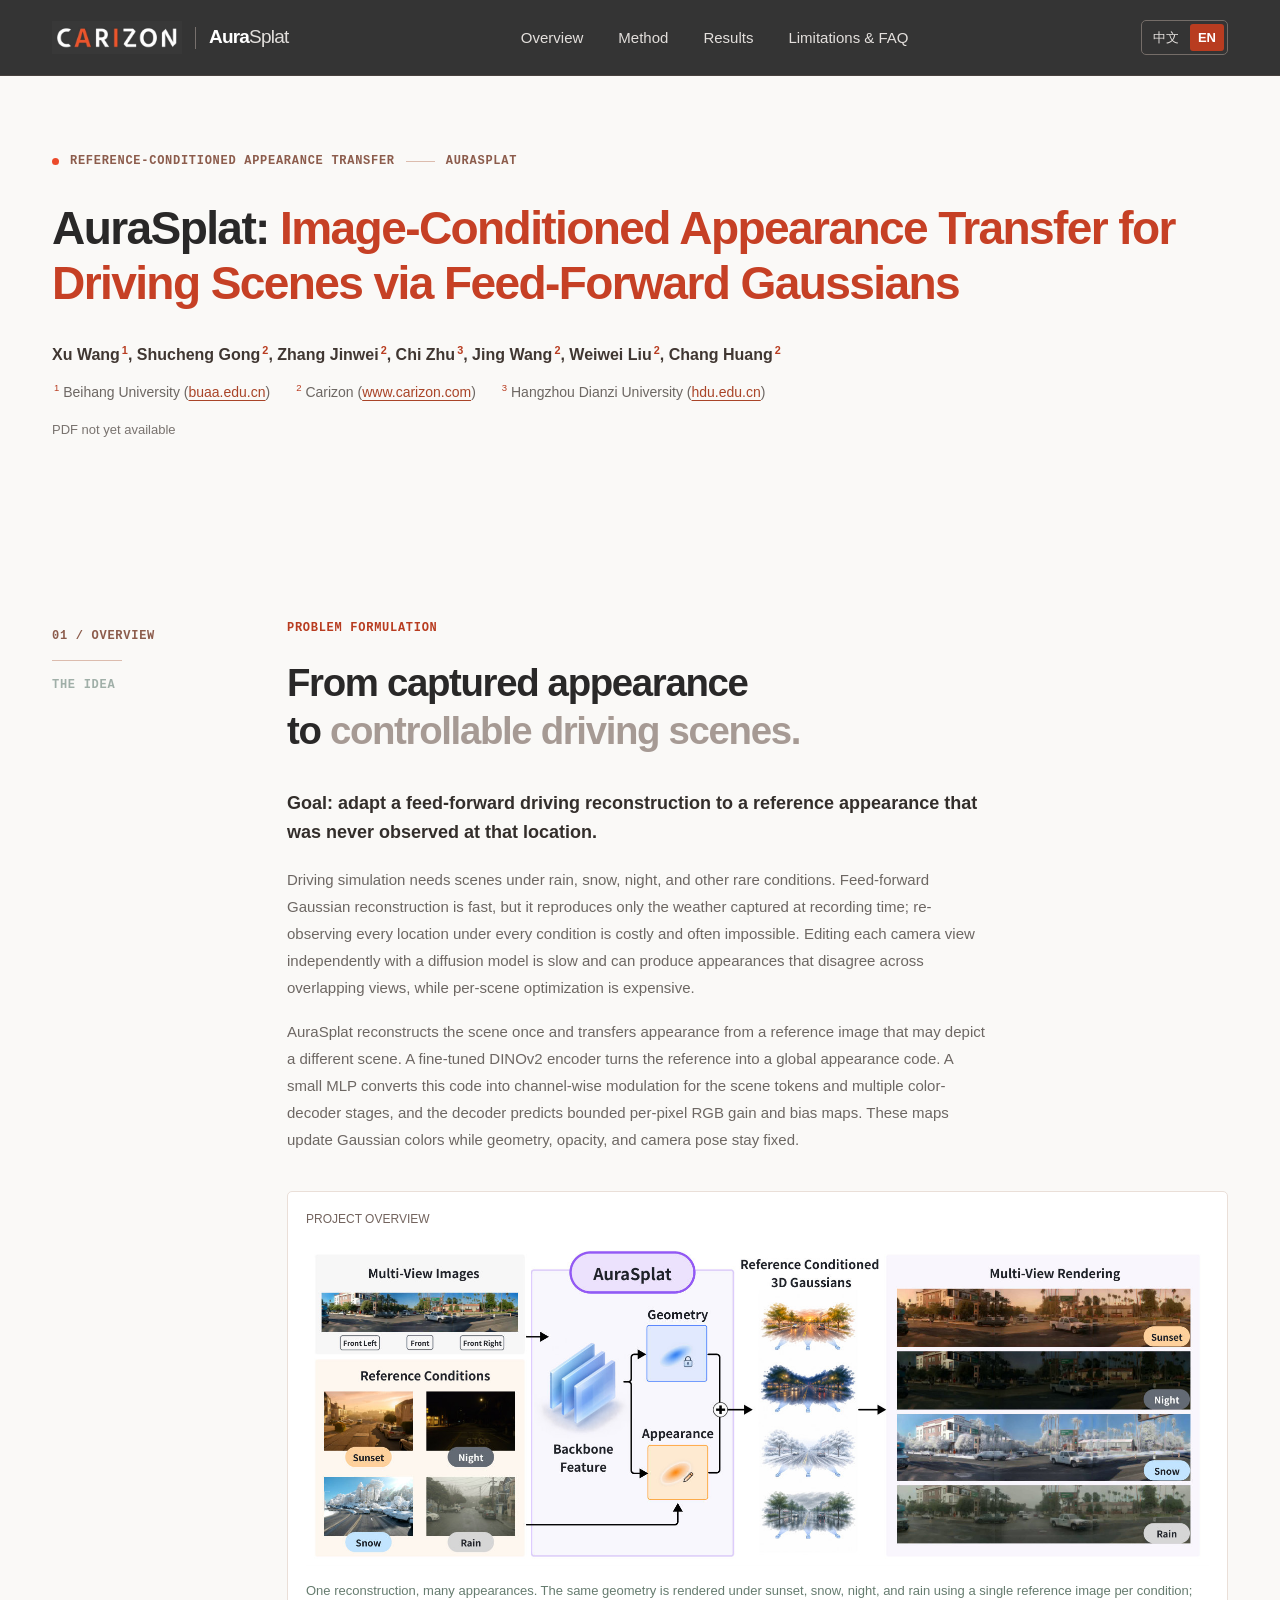
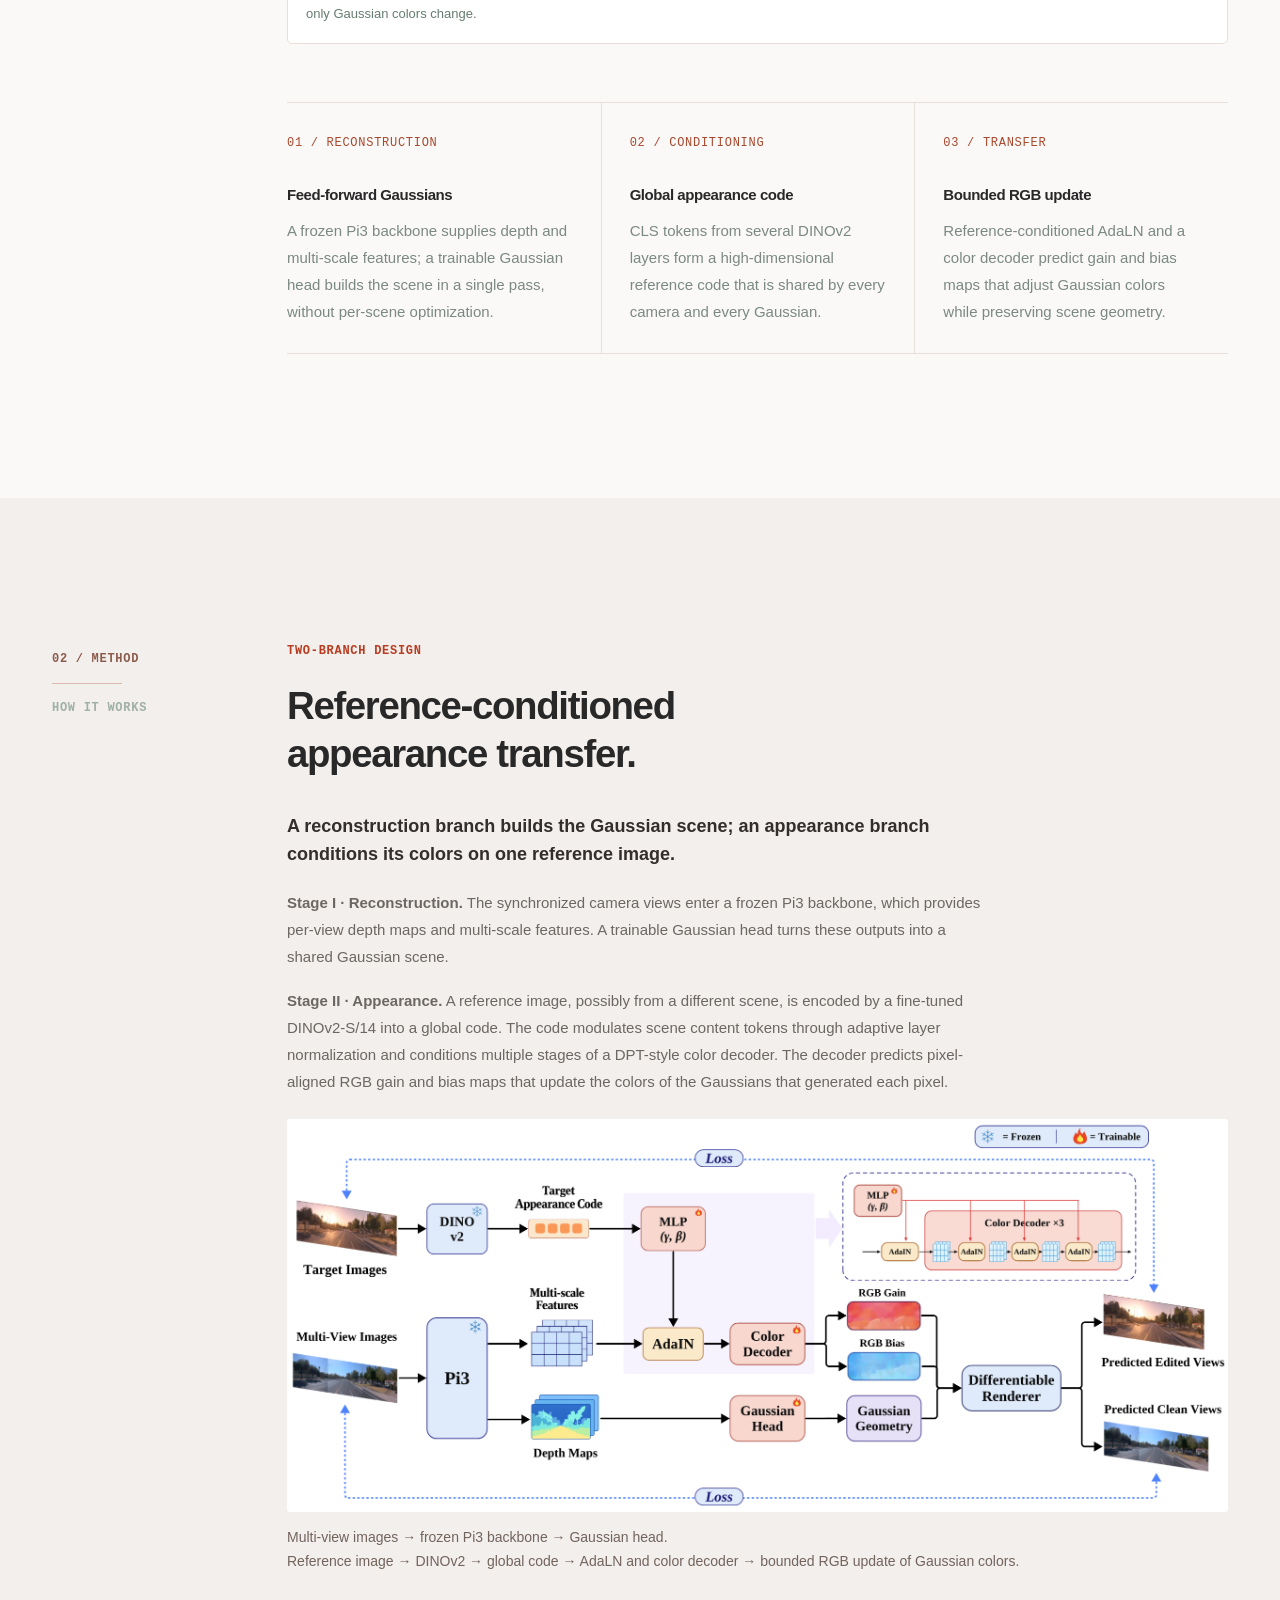
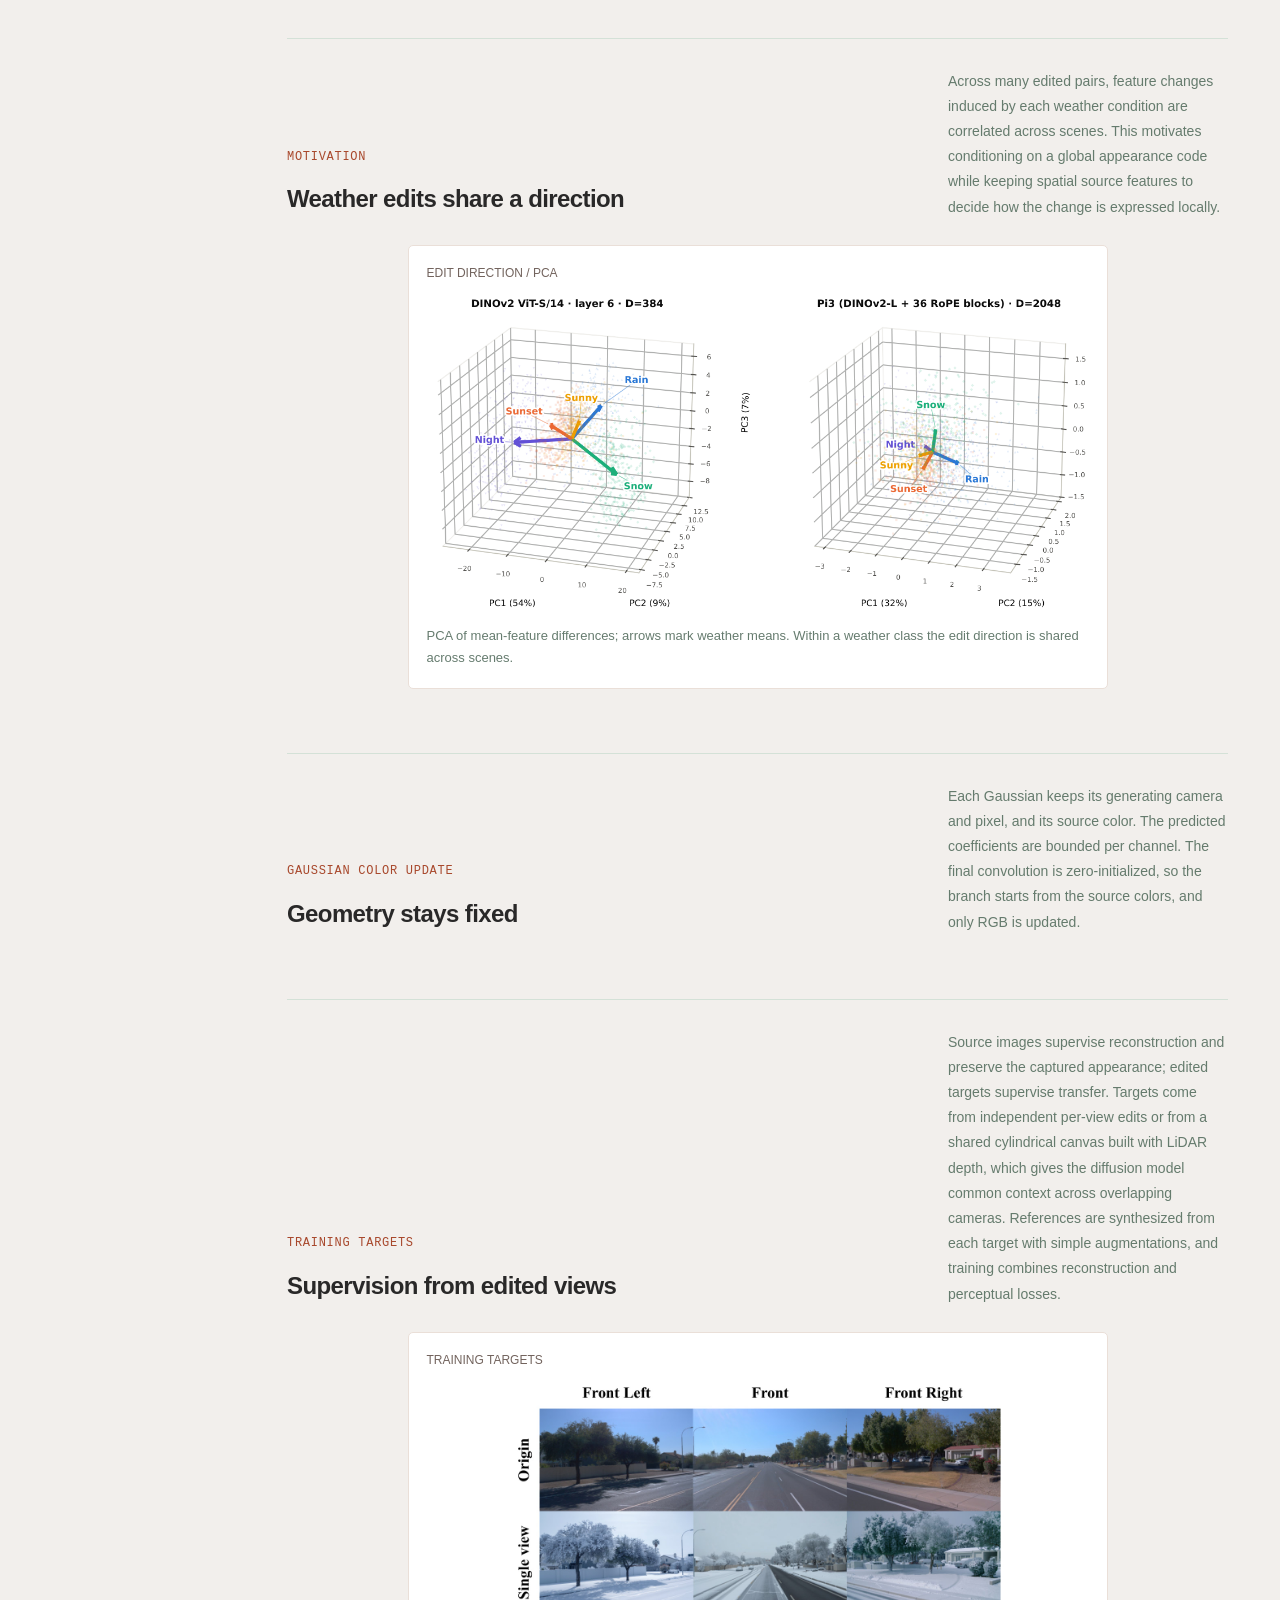
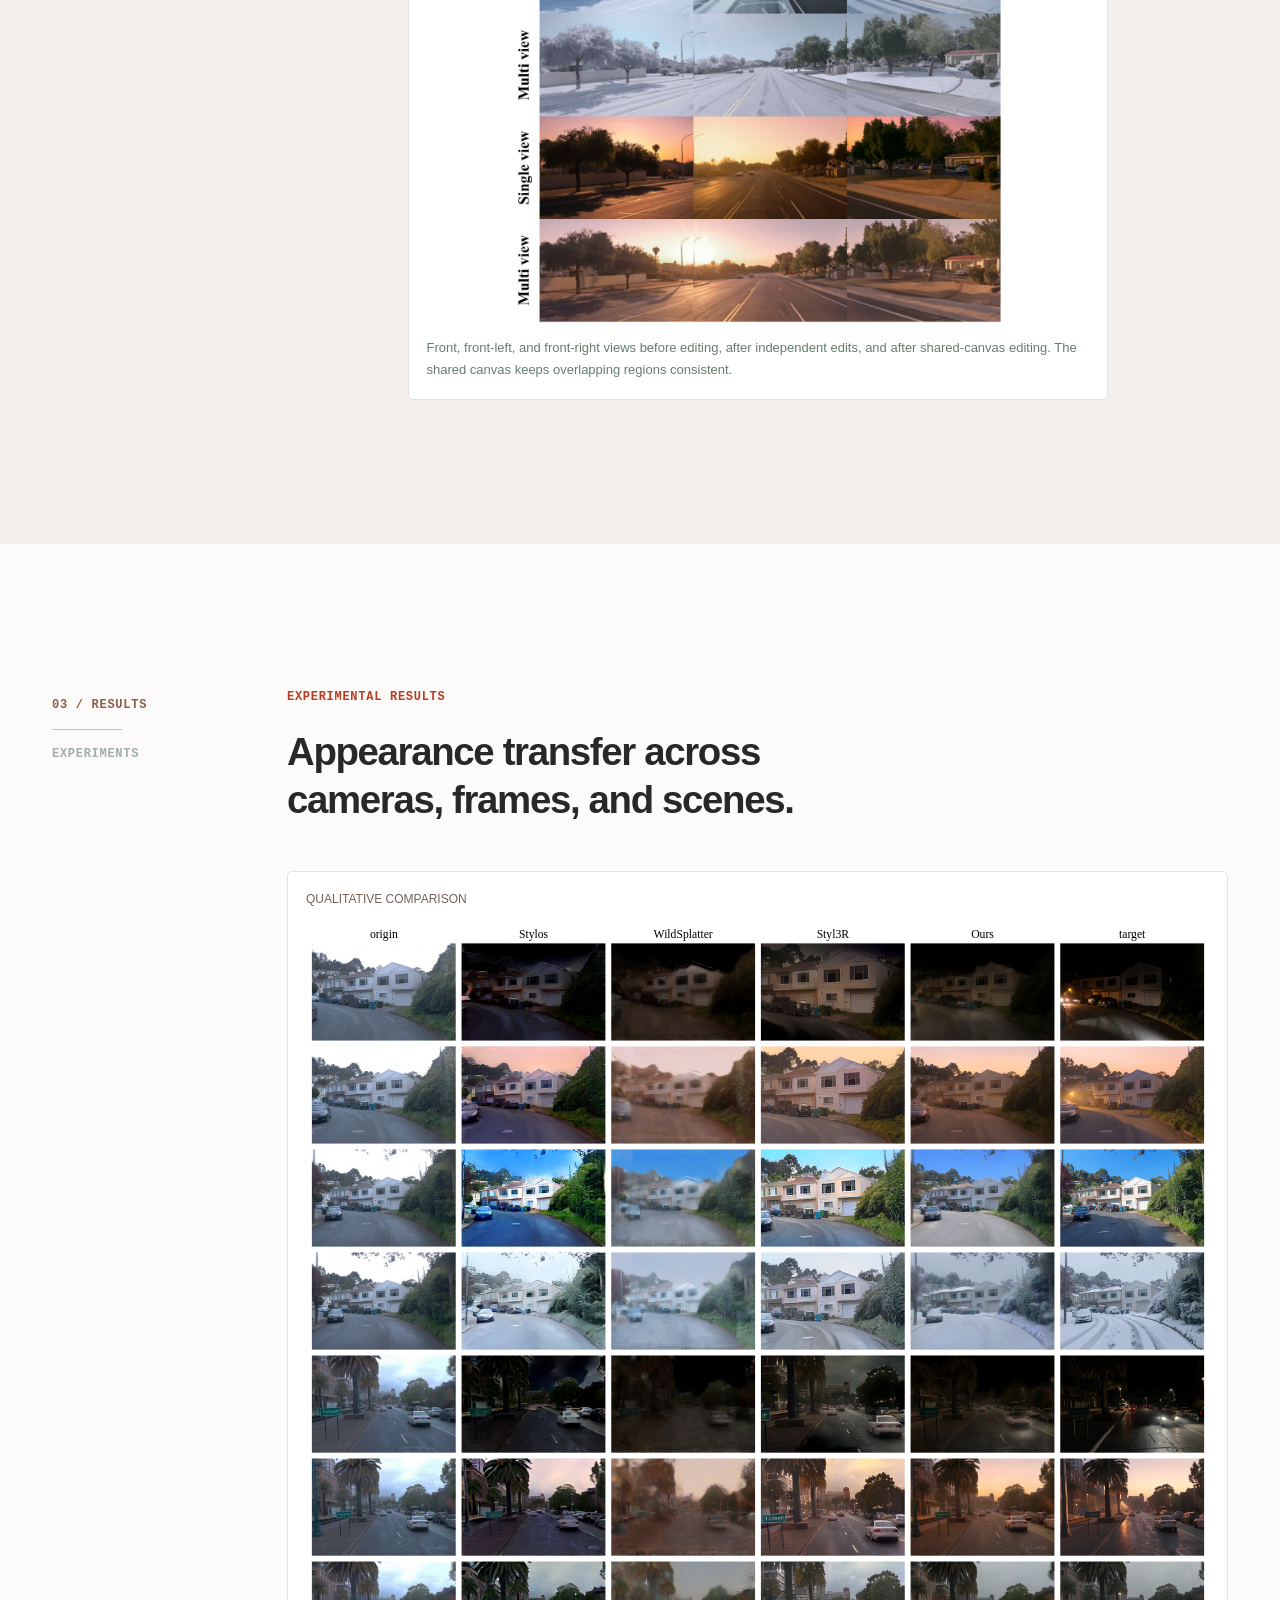
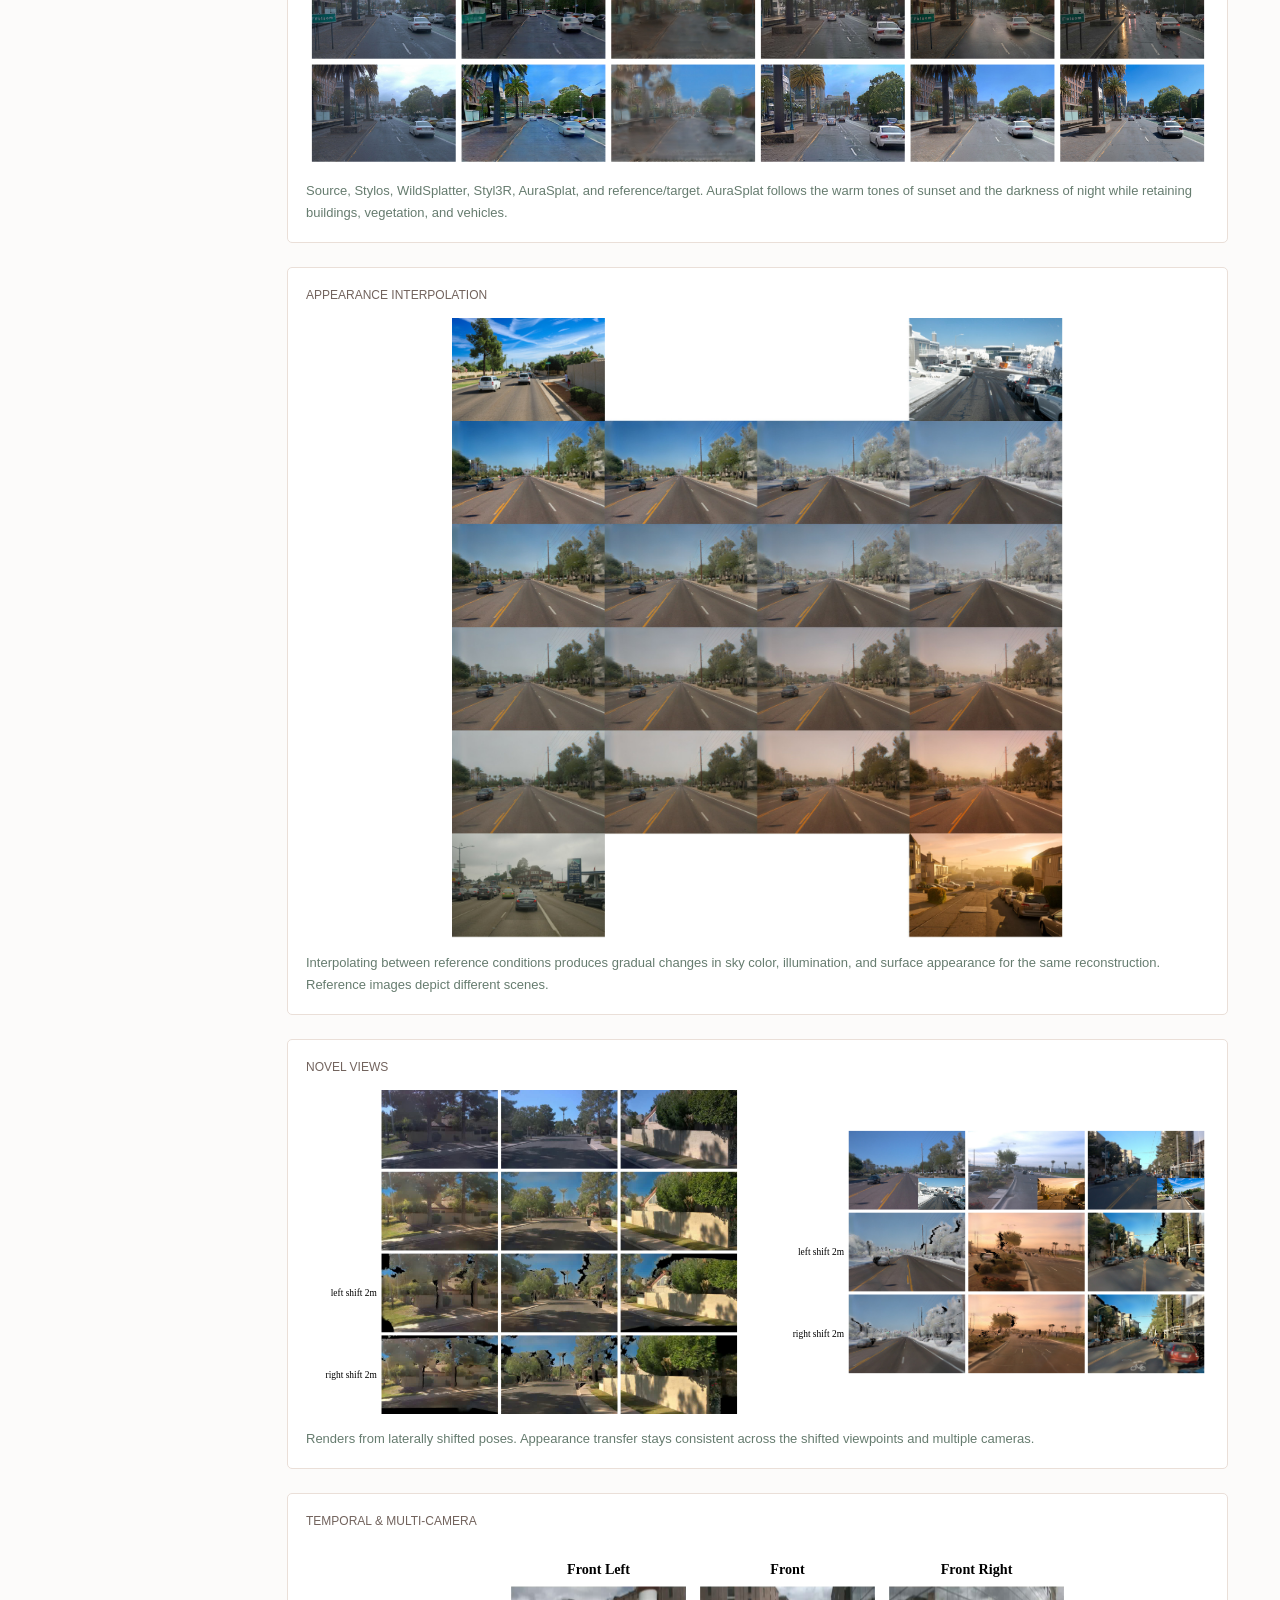
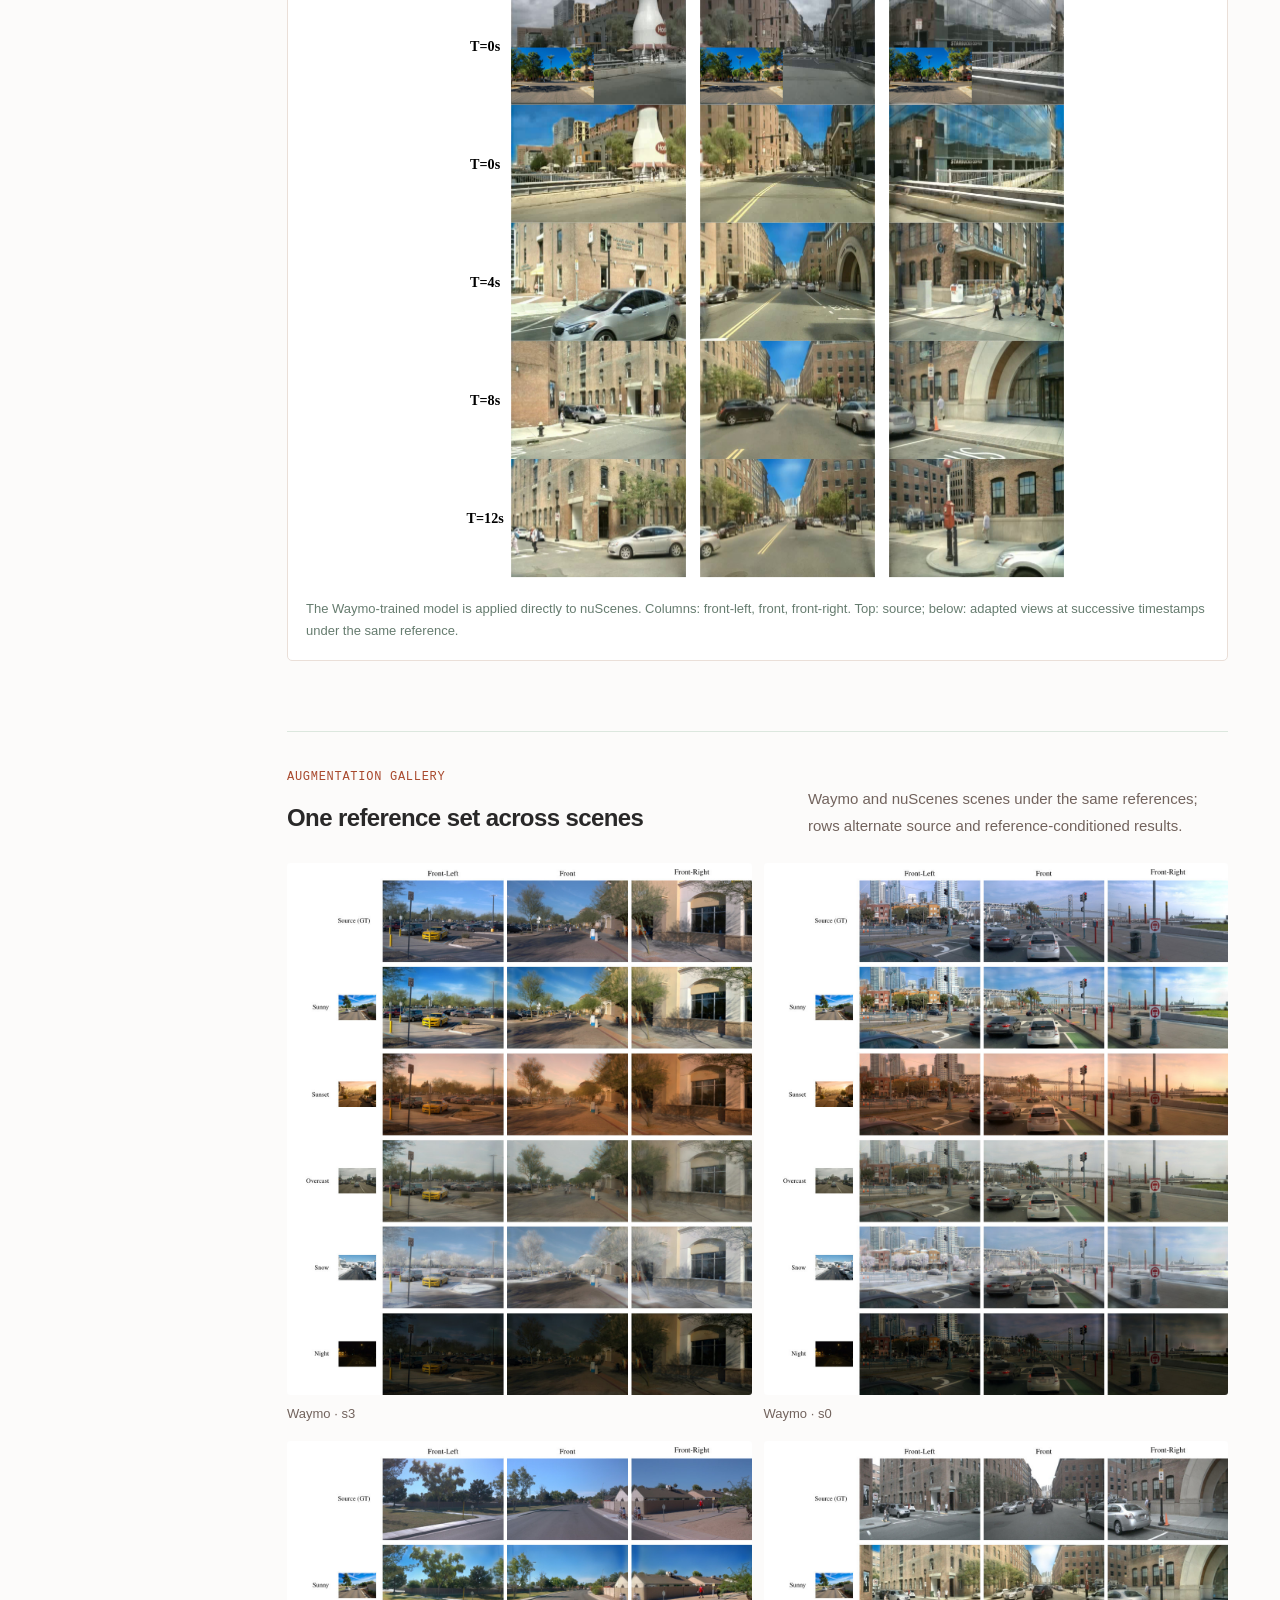
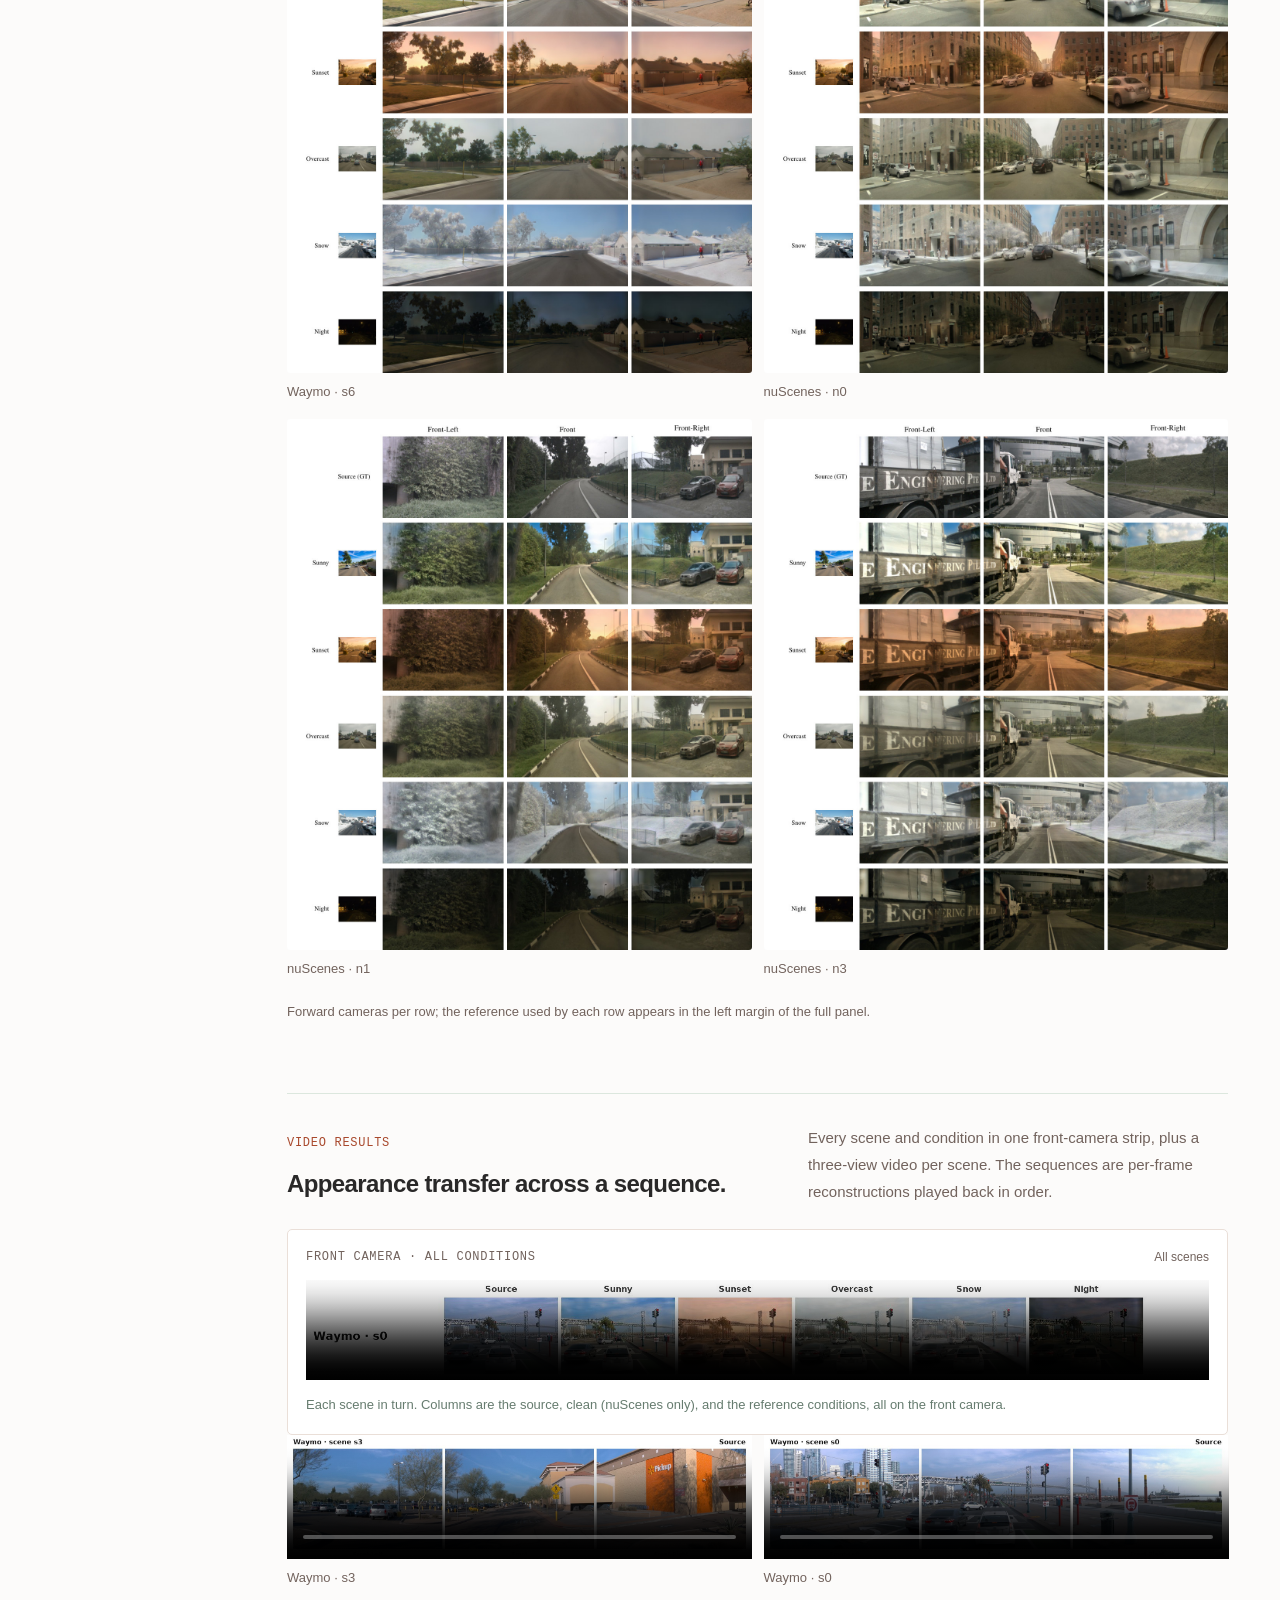
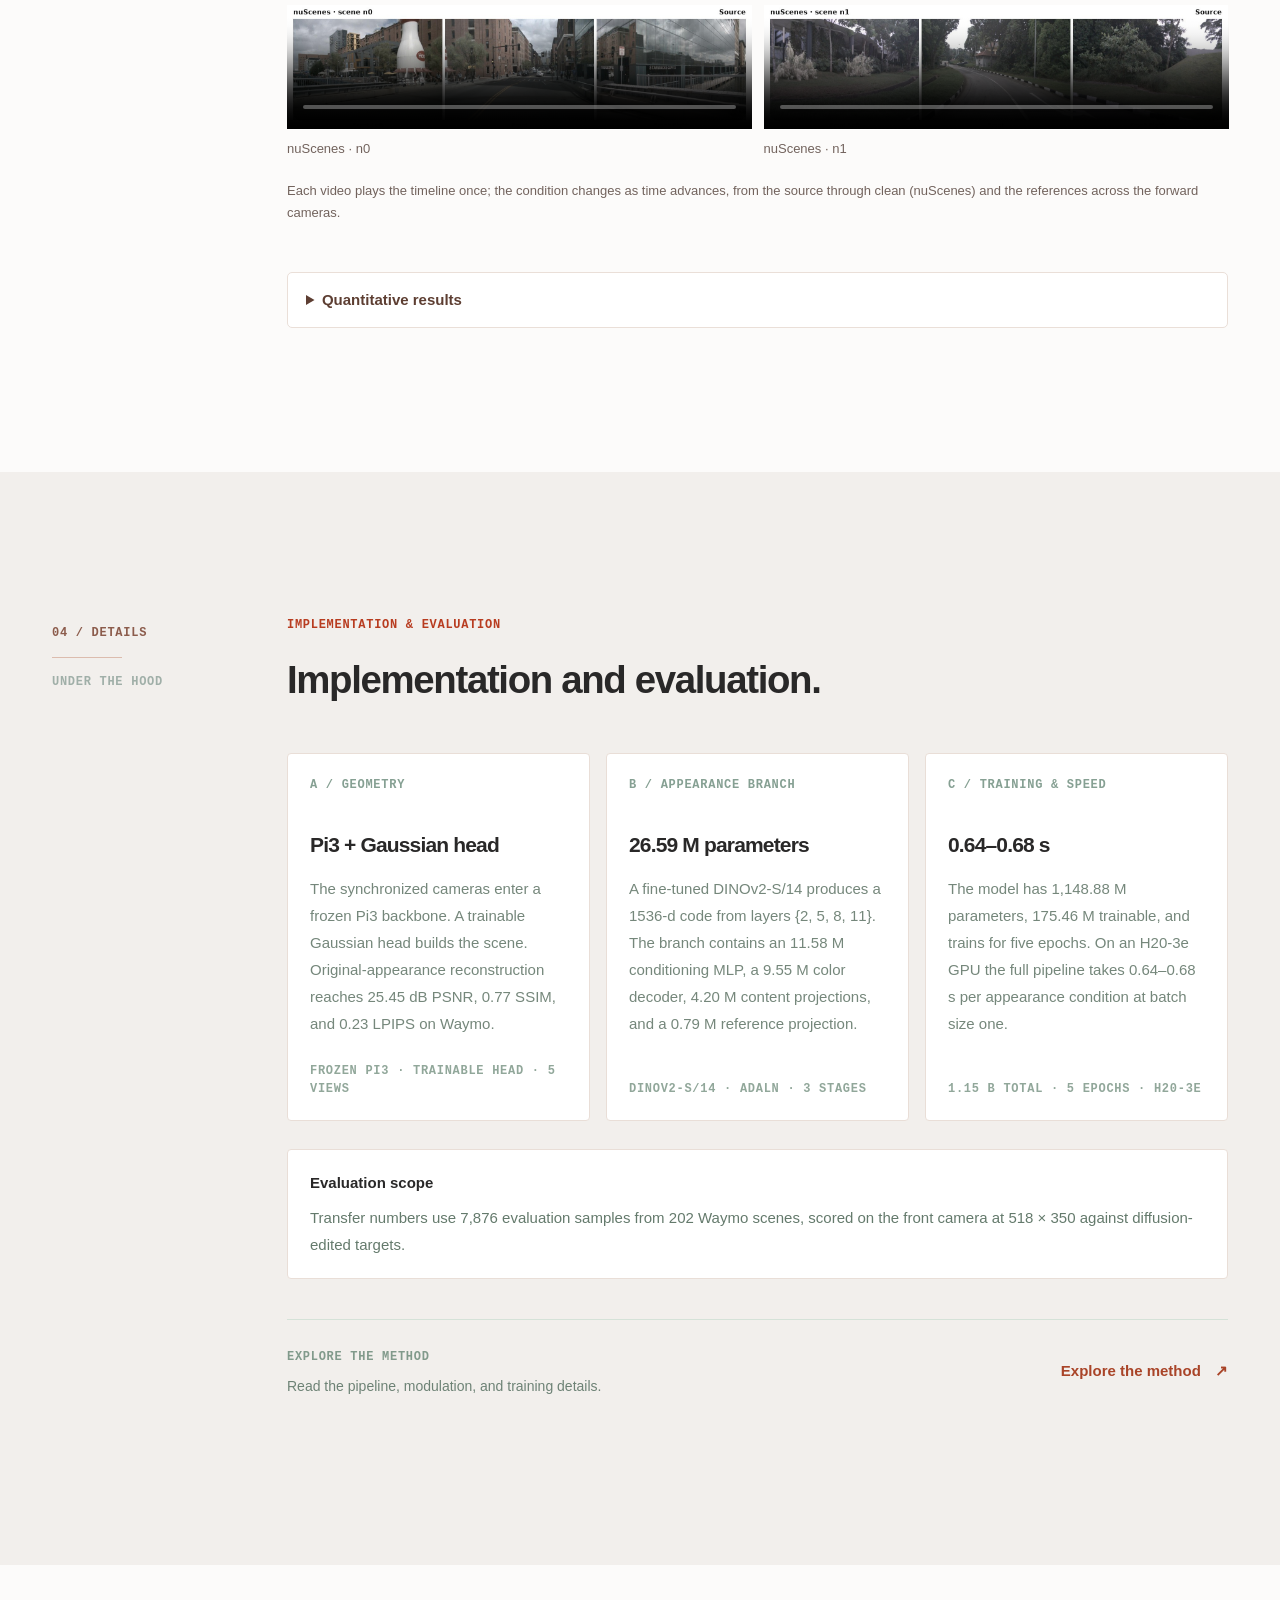
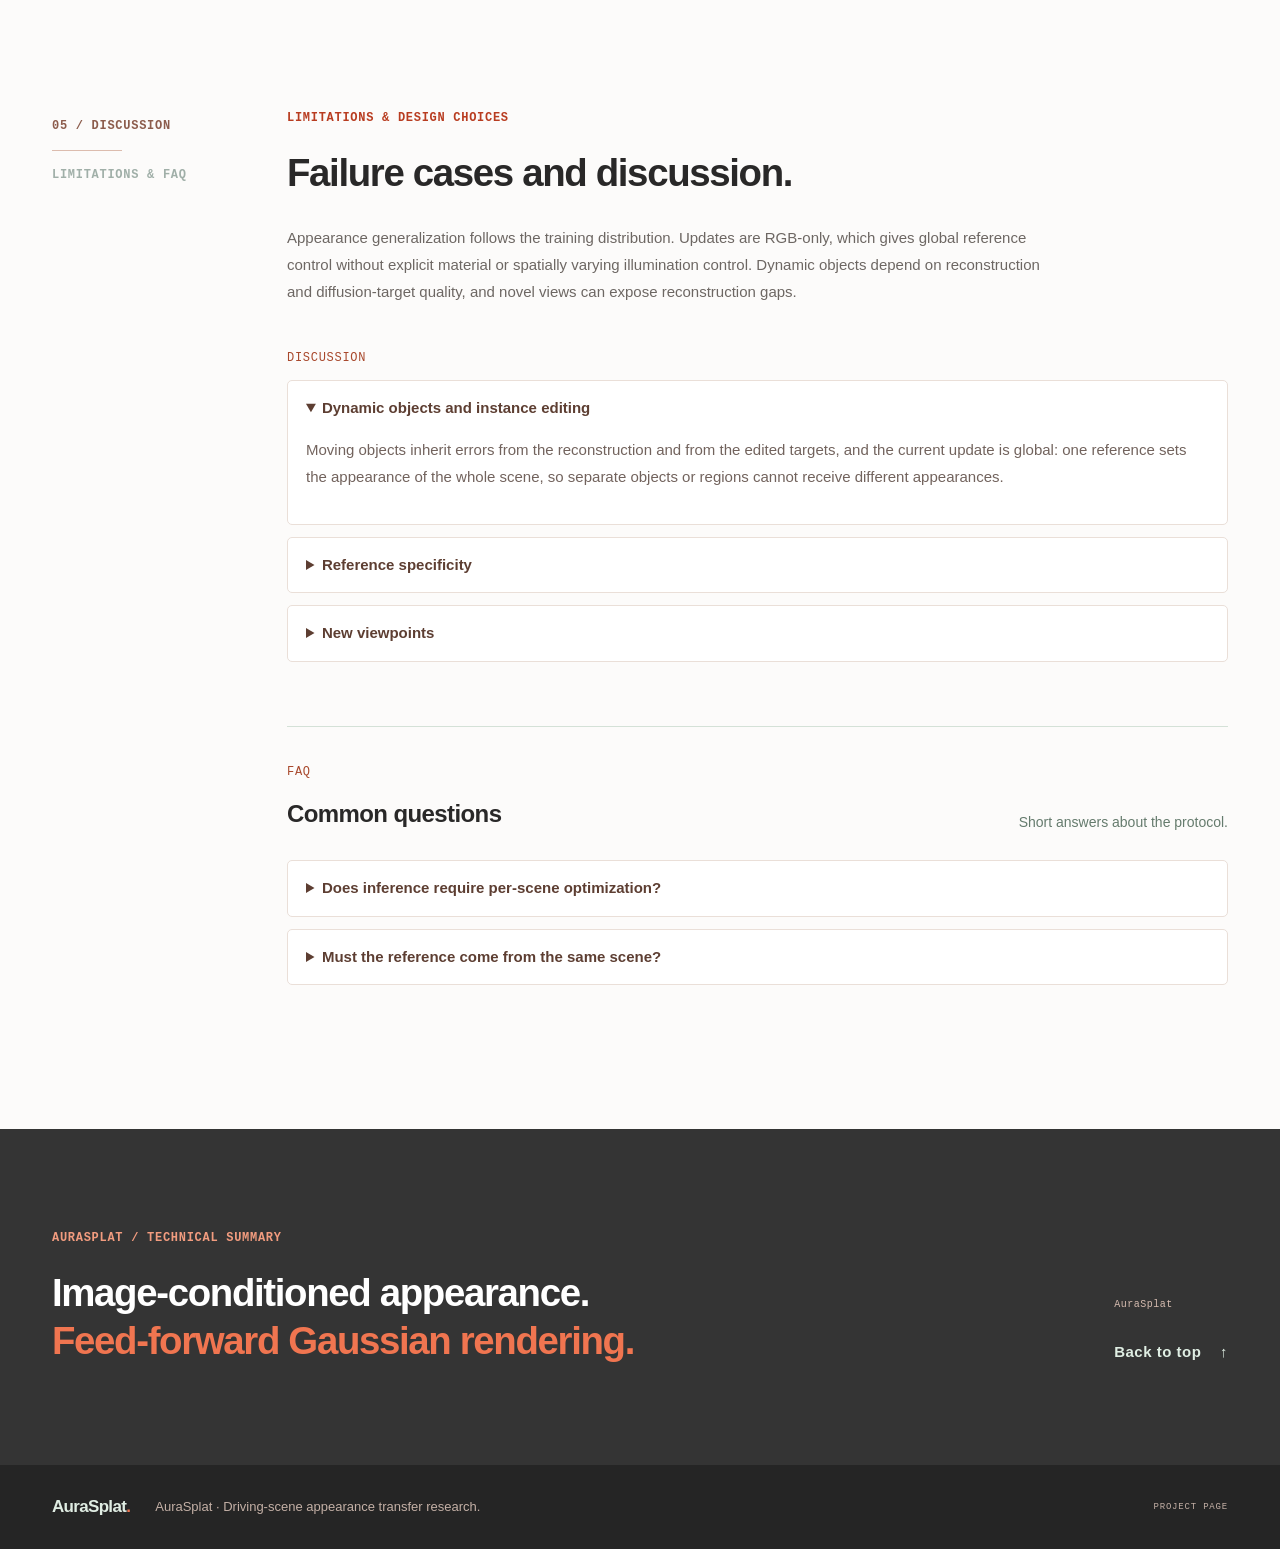
==== index.html @ 00d13f09 "Publish AuraSplat project page Co-Authored-By: Claude Code <noreply@anthropic.com>" ====
<!doctype html>
<html lang="en">
<head>
  <meta charset="utf-8">
  <meta name="viewport" content="width=device-width, initial-scale=1">
  <meta name="description" content="AuraSplat technical overview: image-conditioned appearance transfer for feed-forward Gaussian driving scenes.">
  <meta name="theme-color" content="#343434">
  <meta property="og:title" content="AuraSplat: Image-Conditioned Appearance Transfer for Driving Scenes">
  <meta property="og:description" content="One reference image conditions a feed-forward Gaussian reconstruction across cameras and time.">
  <meta property="og:image" content="https://carizon-gaia.github.io/aurasplat/assets/figures/hero.jpg">
  <title>AuraSplat: Image-Conditioned Appearance Transfer for Driving Scenes</title>
  <link rel="stylesheet" href="./styles.css?v=20261123-aurasplat">
  <script src="./media.js?v=20261123-aurasplat" defer></script>
  <script src="./site.js?v=20261123-aurasplat" defer></script>
</head>
<body>
  <a class="skip-link" href="#main">Skip to content</a>

  <header class="site-header">
    <div class="header-inner wrap">
      <a class="brand" href="#top" aria-label="Carizon · AuraSplat, back to top">
        <img class="brand-logo" src="./logo.jpg.png" width="1448" height="360" alt="Carizon">
        <span class="brand-divider" aria-hidden="true"></span>
        <span>Aura<span class="brand-light">Splat</span></span>
      </a>
      <nav class="desktop-nav" aria-label="Page navigation">
        <a href="#overview">Overview</a><a href="#method">Method</a><a href="#results">Results</a><a href="#limitations">Limitations &amp; FAQ</a>
      </nav>
      <nav class="language-switch" aria-label="Language">
        <a href="./index-zh.html" lang="zh-CN" hreflang="zh-CN">中文</a><a href="./index.html" lang="en" hreflang="en" aria-current="page">EN</a>
      </nav>
    </div>
  </header>

  <main id="main">
    <section class="hero wrap" id="top" aria-labelledby="hero-title">
      <div class="hero-kicker"><span class="status-dot"></span> REFERENCE-CONDITIONED APPEARANCE TRANSFER <span class="kicker-line"></span> AURASPLAT</div>
      <h1 id="hero-title" class="technical-hero-title project-title" lang="en">AuraSplat: <span>Image-Conditioned Appearance Transfer for Driving Scenes via Feed-Forward Gaussians</span></h1>
      <div class="project-credits" aria-label="Authors and affiliations">
        <p class="project-authors" lang="en">Xu Wang<sup>1</sup>, Shucheng Gong<sup>2</sup>, Zhang Jinwei<sup>2</sup>, Chi Zhu<sup>3</sup>, Jing Wang<sup>2</sup>, Weiwei Liu<sup>2</sup>, Chang Huang<sup>2</sup></p>
        <p class="project-affiliations" lang="en"><span><sup>1</sup> Beihang University (<a href="https://www.buaa.edu.cn/">buaa.edu.cn</a>)</span><span><sup>2</sup> Carizon (<a href="https://www.carizon.com/#/">www.carizon.com</a>)</span><span><sup>3</sup> Hangzhou Dianzi University (<a href="https://www.hdu.edu.cn/">hdu.edu.cn</a>)</span></p>
        <p class="paper-availability">PDF not yet available</p>
      </div>
      <!-- <div class="hero-bottom">
        <div class="hero-description">
          <p class="hero-en">AuraSplat<br>Technical Overview</p>
          <p>Given multi-view driving images and a reference image from an arbitrary scene, AuraSplat reconstructs the scene as 3D Gaussians and transfers the reference appearance to every camera and time step in one feed-forward pass.</p>
        </div>
        <div class="hero-actions"><a class="button button-dark" href="#method">Method <span aria-hidden="true">↗</span></a><a class="button button-outline" href="#results">Results <span aria-hidden="true">↓</span></a></div>
      </div> -->
      <!-- <div class="hero-media" data-media-slot="hero" data-media-label="AuraSplat overview" data-media-aspect="wide">
        <div class="hero-media-inner">
          <div class="hero-grid" aria-hidden="true"></div>
          <div class="hero-rings" aria-hidden="true"><span></span><span></span><span></span><span></span></div>
          <div class="hero-cross hero-cross-one" aria-hidden="true">+</div><div class="hero-cross hero-cross-two" aria-hidden="true">+</div>
          <div class="hero-media-top"><span>PROJECT OVERVIEW / 01</span><span>REFERENCE → DRIVING SCENE</span></div>
          <div class="hero-media-center"><span class="play-outline" aria-hidden="true">◎</span><strong>AuraSplat overview</strong><span>FIGURE PLACEHOLDER</span></div>
          <div class="hero-media-bottom"><span>Multi-view input <b>→</b> Gaussian scene <b>→</b> Reference-conditioned appearance</span><span>MANUSCRIPT FIGURE</span></div>
        </div>
      </div> -->
      <!-- <p class="media-caption"><span><span class="caption-dot"></span> Reference-conditioned appearance transfer</span><span>One reference image · all cameras</span></p> -->
    </section>

    <section class="section intro-section" id="overview" aria-labelledby="overview-title">
      <div class="wrap section-layout">
        <div class="section-aside"><span class="section-number">01 / OVERVIEW</span><span class="aside-line"></span><span class="aside-note">THE IDEA</span></div>
        <div class="section-main">
          <p class="eyebrow">PROBLEM FORMULATION</p>
          <h2 id="overview-title">From captured appearance<br>to <span class="text-muted">controllable driving scenes.</span></h2>
          <div class="intro-copy">
            <p class="lead">Goal: adapt a feed-forward driving reconstruction to a reference appearance that was never observed at that location.</p>
            <p>Driving simulation needs scenes under rain, snow, night, and other rare conditions. Feed-forward Gaussian reconstruction is fast, but it reproduces only the weather captured at recording time; re-observing every location under every condition is costly and often impossible. Editing each camera view independently with a diffusion model is slow and can produce appearances that disagree across overlapping views, while per-scene optimization is expensive.</p>
            <p>AuraSplat reconstructs the scene once and transfers appearance from a reference image that may depict a different scene. A fine-tuned DINOv2 encoder turns the reference into a global appearance code. A small MLP converts this code into channel-wise modulation for the scene tokens and multiple color-decoder stages, and the decoder predicts bounded per-pixel RGB gain and bias maps. These maps update Gaussian colors while geometry, opacity, and camera pose stay fixed.</p>
          </div>
          <figure class="source-figure overview-figure">
            <div class="source-figure-heading"><span>PROJECT OVERVIEW</span></div>
            <a href="./assets/figures/overview_teaser.jpg" aria-label="View the original AuraSplat teaser"><img src="./assets/figures/overview_teaser.jpg" width="1800" height="646" loading="lazy" alt="AuraSplat teaser: multi-view images are reconstructed as geometry and appearance; reference images specify sunset, snow, night, and rain appearances for multi-view rendering."></a>
            <figcaption>One reconstruction, many appearances. The same geometry is rendered under sunset, snow, night, and rain using a single reference image per condition; only Gaussian colors change.</figcaption>
          </figure>
          <div class="principles" aria-label="Core techniques">
            <article><span class="principle-index">01 / RECONSTRUCTION</span><h3>Feed-forward Gaussians</h3><p>A frozen Pi3 backbone supplies depth and multi-scale features; a trainable Gaussian head builds the scene in a single pass, without per-scene optimization.</p></article>
            <article><span class="principle-index">02 / CONDITIONING</span><h3>Global appearance code</h3><p>CLS tokens from several DINOv2 layers form a high-dimensional reference code that is shared by every camera and every Gaussian.</p></article>
            <article><span class="principle-index">03 / TRANSFER</span><h3>Bounded RGB update</h3><p>Reference-conditioned AdaLN and a color decoder predict gain and bias maps that adjust Gaussian colors while preserving scene geometry.</p></article>
          </div>
        </div>
      </div>
    </section>

    <section class="section method-section" id="method" aria-labelledby="method-title">
      <div class="wrap section-layout">
        <div class="section-aside"><span class="section-number">02 / METHOD</span><span class="aside-line"></span><span class="aside-note">HOW IT WORKS</span></div>
        <div class="section-main">
          <p class="eyebrow">TWO-BRANCH DESIGN</p>
          <h2 id="method-title">Reference-conditioned<br>appearance transfer.</h2>
          <div class="intro-copy">
            <p class="lead">A reconstruction branch builds the Gaussian scene; an appearance branch conditions its colors on one reference image.</p>
            <p><strong>Stage I · Reconstruction.</strong> The synchronized camera views enter a frozen Pi3 backbone, which provides per-view depth maps and multi-scale features. A trainable Gaussian head turns these outputs into a shared Gaussian scene.</p>
            <p><strong>Stage II · Appearance.</strong> A reference image, possibly from a different scene, is encoded by a fine-tuned DINOv2-S/14 into a global code. The code modulates scene content tokens through adaptive layer normalization and conditions multiple stages of a DPT-style color decoder. The decoder predicts pixel-aligned RGB gain and bias maps that update the colors of the Gaussians that generated each pixel.</p>
          </div>
          <figure class="pipeline-figure">
            <a href="./assets/figures/pipeline.png" aria-label="View the original AuraSplat pipeline"><img src="./assets/figures/pipeline.png" width="2000" height="835" loading="lazy" alt="AuraSplat pipeline: multi-view images pass through a frozen Pi3 backbone and a Gaussian head; a reference image is encoded by DINOv2 into a global appearance code that modulates content tokens and multiple color-decoder stages, predicting RGB gain and bias for Gaussian colors."></a>
            <figcaption>Multi-view images → frozen Pi3 backbone → Gaussian head.<br>Reference image → DINOv2 → global code → AdaLN and color decoder → bounded RGB update of Gaussian colors.</figcaption>
          </figure>

          <div class="technical-section">
            <div class="technical-section-header"><div><span class="tech-kicker">MOTIVATION</span><h3>Weather edits share a direction</h3></div><p>Across many edited pairs, feature changes induced by each weather condition are correlated across scenes. This motivates conditioning on a global appearance code while keeping spatial source features to decide how the change is expressed locally.</p></div>
            <figure class="source-figure compact-figure">
              <div class="source-figure-heading"><span>EDIT DIRECTION / PCA</span></div>
              <a href="./assets/figures/pca.png" aria-label="View the original PCA plot of feature changes"><img src="./assets/figures/pca.png" width="1200" height="572" loading="lazy" alt="PCA of mean feature differences, with arrows showing weather means."></a>
              <figcaption>PCA of mean-feature differences; arrows mark weather means. Within a weather class the edit direction is shared across scenes.</figcaption>
            </figure>
          </div>

          

          <div class="technical-section">
            <div class="technical-section-header"><div><span class="tech-kicker">GAUSSIAN COLOR UPDATE</span><h3>Geometry stays fixed</h3></div><p>Each Gaussian keeps its generating camera and pixel, and its source color. The predicted coefficients are bounded per channel. The final convolution is zero-initialized, so the branch starts from the source colors, and only RGB is updated.</p></div>
          </div>

          <div class="technical-section">
            <div class="technical-section-header"><div><span class="tech-kicker">TRAINING TARGETS</span><h3>Supervision from edited views</h3></div><p>Source images supervise reconstruction and preserve the captured appearance; edited targets supervise transfer. Targets come from independent per-view edits or from a shared cylindrical canvas built with LiDAR depth, which gives the diffusion model common context across overlapping cameras. References are synthesized from each target with simple augmentations, and training combines reconstruction and perceptual losses.</p></div>
            <figure class="source-figure compact-figure">
              <div class="source-figure-heading"><span>TRAINING TARGETS</span></div>
              <a href="./assets/figures/aug_compare.jpg" aria-label="View the original training-target comparison"><img src="./assets/figures/aug_compare.jpg" width="1200" height="1328" loading="lazy" alt="Front, front-left and front-right views before editing, after independent per-view editing, and after shared-canvas editing."></a>
              <figcaption>Front, front-left, and front-right views before editing, after independent edits, and after shared-canvas editing. The shared canvas keeps overlapping regions consistent.</figcaption>
            </figure>
          </div>
        </div>
      </div>
    </section>

    <section class="section results-section" id="results" aria-labelledby="results-title">
      <div class="wrap section-layout">
        <div class="section-aside"><span class="section-number">03 / RESULTS</span><span class="aside-line"></span><span class="aside-note">EXPERIMENTS</span></div>
        <div class="section-main">
          <div class="section-heading-row results-heading"><div><p class="eyebrow">EXPERIMENTAL RESULTS</p><h2 id="results-title">Appearance transfer across<br>cameras, frames, and scenes.</h2></div></div>

          

          

          

          
<figure class="source-figure result-figure">
            <div class="source-figure-heading"><span>QUALITATIVE COMPARISON</span></div>
                        <svg class="drawio-svg" role="img" aria-label="qualitative" viewBox="0 0 926.00 868.00" style="max-width:900px">
  <text x="78.00" y="13.00" text-anchor="middle" dominant-baseline="central" font-family="Times New Roman, DejaVu Serif, serif" font-size="12">origin</text>
  <text x="232.00" y="13.00" text-anchor="middle" dominant-baseline="central" font-family="Times New Roman, DejaVu Serif, serif" font-size="12">Stylos</text>
  <text x="386.00" y="13.00" text-anchor="middle" dominant-baseline="central" font-family="Times New Roman, DejaVu Serif, serif" font-size="12">WildSplatter</text>
  <text x="540.00" y="13.00" text-anchor="middle" dominant-baseline="central" font-family="Times New Roman, DejaVu Serif, serif" font-size="12">Styl3R</text>
  <text x="694.00" y="13.00" text-anchor="middle" dominant-baseline="central" font-family="Times New Roman, DejaVu Serif, serif" font-size="12">Ours</text>
  <text x="848.00" y="13.00" text-anchor="middle" dominant-baseline="central" font-family="Times New Roman, DejaVu Serif, serif" font-size="12">target</text>
  <image x="4.00" y="22.00" width="148.00" height="100.00" href="assets/figures/drawio/qualitative/ca930595bcfe.jpg" preserveAspectRatio="xMidYMid slice"/>
  <image x="158.00" y="22.00" width="148.00" height="100.00" href="assets/figures/drawio/qualitative/fd57c990c035.jpg" preserveAspectRatio="xMidYMid slice"/>
  <image x="312.00" y="22.00" width="148.00" height="100.00" href="assets/figures/drawio/qualitative/2e4411192b01.jpg" preserveAspectRatio="xMidYMid slice"/>
  <image x="466.00" y="22.00" width="148.00" height="100.00" href="assets/figures/drawio/qualitative/9fb606daf0b7.jpg" preserveAspectRatio="xMidYMid slice"/>
  <image x="620.00" y="22.00" width="148.00" height="100.00" href="assets/figures/drawio/qualitative/0f558deb784e.jpg" preserveAspectRatio="xMidYMid slice"/>
  <image x="774.00" y="22.00" width="148.00" height="100.00" href="assets/figures/drawio/qualitative/910b90659ab3.jpg" preserveAspectRatio="xMidYMid slice"/>
  <image x="4.00" y="128.00" width="148.00" height="100.00" href="assets/figures/drawio/qualitative/641d025c9c63.jpg" preserveAspectRatio="xMidYMid slice"/>
  <image x="158.00" y="128.00" width="148.00" height="100.00" href="assets/figures/drawio/qualitative/acf90cf30546.jpg" preserveAspectRatio="xMidYMid slice"/>
  <image x="312.00" y="128.00" width="148.00" height="100.00" href="assets/figures/drawio/qualitative/b8556f8f9a87.jpg" preserveAspectRatio="xMidYMid slice"/>
  <image x="466.00" y="128.00" width="148.00" height="100.00" href="assets/figures/drawio/qualitative/b9f4c7627097.jpg" preserveAspectRatio="xMidYMid slice"/>
  <image x="620.00" y="128.00" width="148.00" height="100.00" href="assets/figures/drawio/qualitative/4eaca80e9595.jpg" preserveAspectRatio="xMidYMid slice"/>
  <image x="774.00" y="128.00" width="148.00" height="100.00" href="assets/figures/drawio/qualitative/d6700d4d3a73.jpg" preserveAspectRatio="xMidYMid slice"/>
  <image x="4.00" y="234.00" width="148.00" height="100.00" href="assets/figures/drawio/qualitative/4edf2b167a6d.jpg" preserveAspectRatio="xMidYMid slice"/>
  <image x="158.00" y="234.00" width="148.00" height="100.00" href="assets/figures/drawio/qualitative/3db09b629d2b.jpg" preserveAspectRatio="xMidYMid slice"/>
  <image x="312.00" y="234.00" width="148.00" height="100.00" href="assets/figures/drawio/qualitative/73b1e354d81f.jpg" preserveAspectRatio="xMidYMid slice"/>
  <image x="466.00" y="234.00" width="148.00" height="100.00" href="assets/figures/drawio/qualitative/cbb1320a24f3.jpg" preserveAspectRatio="xMidYMid slice"/>
  <image x="620.00" y="234.00" width="148.00" height="100.00" href="assets/figures/drawio/qualitative/4716876f2aa8.jpg" preserveAspectRatio="xMidYMid slice"/>
  <image x="774.00" y="234.00" width="148.00" height="100.00" href="assets/figures/drawio/qualitative/6cbe3dbd309c.jpg" preserveAspectRatio="xMidYMid slice"/>
  <image x="4.00" y="340.00" width="148.00" height="100.00" href="assets/figures/drawio/qualitative/6e2b293f9c24.jpg" preserveAspectRatio="xMidYMid slice"/>
  <image x="158.00" y="340.00" width="148.00" height="100.00" href="assets/figures/drawio/qualitative/d788d573941a.jpg" preserveAspectRatio="xMidYMid slice"/>
  <image x="312.00" y="340.00" width="148.00" height="100.00" href="assets/figures/drawio/qualitative/c889efde8af6.jpg" preserveAspectRatio="xMidYMid slice"/>
  <image x="466.00" y="340.00" width="148.00" height="100.00" href="assets/figures/drawio/qualitative/eb6d4a7a25a8.jpg" preserveAspectRatio="xMidYMid slice"/>
  <image x="620.00" y="340.00" width="148.00" height="100.00" href="assets/figures/drawio/qualitative/2614d062053e.jpg" preserveAspectRatio="xMidYMid slice"/>
  <image x="774.00" y="340.00" width="148.00" height="100.00" href="assets/figures/drawio/qualitative/87dd0ad5359e.jpg" preserveAspectRatio="xMidYMid slice"/>
  <image x="4.00" y="446.00" width="148.00" height="100.00" href="assets/figures/drawio/qualitative/5a33fb66cea6.jpg" preserveAspectRatio="xMidYMid slice"/>
  <image x="158.00" y="446.00" width="148.00" height="100.00" href="assets/figures/drawio/qualitative/06fbc4b73bff.jpg" preserveAspectRatio="xMidYMid slice"/>
  <image x="312.00" y="446.00" width="148.00" height="100.00" href="assets/figures/drawio/qualitative/88ccba50b0fe.jpg" preserveAspectRatio="xMidYMid slice"/>
  <image x="466.00" y="446.00" width="148.00" height="100.00" href="assets/figures/drawio/qualitative/471dd88b4195.jpg" preserveAspectRatio="xMidYMid slice"/>
  <image x="620.00" y="446.00" width="148.00" height="100.00" href="assets/figures/drawio/qualitative/61d842434bf3.jpg" preserveAspectRatio="xMidYMid slice"/>
  <image x="774.00" y="446.00" width="148.00" height="100.00" href="assets/figures/drawio/qualitative/d80cbbc4e4a3.jpg" preserveAspectRatio="xMidYMid slice"/>
  <image x="4.00" y="552.00" width="148.00" height="100.00" href="assets/figures/drawio/qualitative/e581e0a37652.jpg" preserveAspectRatio="xMidYMid slice"/>
  <image x="158.00" y="552.00" width="148.00" height="100.00" href="assets/figures/drawio/qualitative/f386e263002e.jpg" preserveAspectRatio="xMidYMid slice"/>
  <image x="312.00" y="552.00" width="148.00" height="100.00" href="assets/figures/drawio/qualitative/b6c3f21f1c92.jpg" preserveAspectRatio="xMidYMid slice"/>
  <image x="466.00" y="552.00" width="148.00" height="100.00" href="assets/figures/drawio/qualitative/c0faf8ce5188.jpg" preserveAspectRatio="xMidYMid slice"/>
  <image x="620.00" y="552.00" width="148.00" height="100.00" href="assets/figures/drawio/qualitative/d90cb3a81331.jpg" preserveAspectRatio="xMidYMid slice"/>
  <image x="774.00" y="552.00" width="148.00" height="100.00" href="assets/figures/drawio/qualitative/0bb03e0dfe8c.jpg" preserveAspectRatio="xMidYMid slice"/>
  <image x="4.00" y="658.00" width="148.00" height="100.00" href="assets/figures/drawio/qualitative/8a184deb3022.jpg" preserveAspectRatio="xMidYMid slice"/>
  <image x="158.00" y="658.00" width="148.00" height="100.00" href="assets/figures/drawio/qualitative/9b67ec0e2106.jpg" preserveAspectRatio="xMidYMid slice"/>
  <image x="312.00" y="658.00" width="148.00" height="100.00" href="assets/figures/drawio/qualitative/651538c2d5e8.jpg" preserveAspectRatio="xMidYMid slice"/>
  <image x="466.00" y="658.00" width="148.00" height="100.00" href="assets/figures/drawio/qualitative/98dc211dc633.jpg" preserveAspectRatio="xMidYMid slice"/>
  <image x="620.00" y="658.00" width="148.00" height="100.00" href="assets/figures/drawio/qualitative/40f3b0a2e1f9.jpg" preserveAspectRatio="xMidYMid slice"/>
  <image x="774.00" y="658.00" width="148.00" height="100.00" href="assets/figures/drawio/qualitative/6378c6cc5ec9.jpg" preserveAspectRatio="xMidYMid slice"/>
  <image x="4.00" y="764.00" width="148.00" height="100.00" href="assets/figures/drawio/qualitative/7ba8dd979805.jpg" preserveAspectRatio="xMidYMid slice"/>
  <image x="158.00" y="764.00" width="148.00" height="100.00" href="assets/figures/drawio/qualitative/2b089dcda318.jpg" preserveAspectRatio="xMidYMid slice"/>
  <image x="312.00" y="764.00" width="148.00" height="100.00" href="assets/figures/drawio/qualitative/b8af2a820507.jpg" preserveAspectRatio="xMidYMid slice"/>
  <image x="466.00" y="764.00" width="148.00" height="100.00" href="assets/figures/drawio/qualitative/c459a59529f0.jpg" preserveAspectRatio="xMidYMid slice"/>
  <image x="620.00" y="764.00" width="148.00" height="100.00" href="assets/figures/drawio/qualitative/8d72561e499d.jpg" preserveAspectRatio="xMidYMid slice"/>
  <image x="774.00" y="764.00" width="148.00" height="100.00" href="assets/figures/drawio/qualitative/5725e06abd35.jpg" preserveAspectRatio="xMidYMid slice"/>
</svg>
            <figcaption>Source, Stylos, WildSplatter, Styl3R, AuraSplat, and reference/target. AuraSplat follows the warm tones of sunset and the darkness of night while retaining buildings, vegetation, and vehicles.</figcaption>
          </figure>

          

          <figure class="source-figure result-figure">
            <div class="source-figure-heading"><span>APPEARANCE INTERPOLATION</span></div>
            <a href="./assets/figures/interpolation.jpg" aria-label="View the original appearance-interpolation figure"><img src="./assets/figures/interpolation.jpg" width="1600" height="1623" loading="lazy" alt="Interpolating between sunny, snowy, overcast and sunset references produces gradual changes in sky color and illumination for one reconstructed scene."></a>
            <figcaption>Interpolating between reference conditions produces gradual changes in sky color, illumination, and surface appearance for the same reconstruction. Reference images depict different scenes.</figcaption>
          </figure>
<figure class="source-figure result-figure">
            <div class="source-figure-heading"><span>NOVEL VIEWS</span></div>
                        <svg class="drawio-svg" role="img" aria-label="novel view" viewBox="0 0 1148.00 412.00" style="max-width:1000px">
  <image x="248.00" y="0.00" width="148.00" height="100.00" href="assets/figures/drawio/novel_view/c84ad3360ea3.jpg" preserveAspectRatio="xMidYMid meet"/>
  <image x="400.00" y="0.00" width="148.00" height="100.00" href="assets/figures/drawio/novel_view/cf2220b61f05.jpg" preserveAspectRatio="xMidYMid meet"/>
  <image x="96.00" y="0.00" width="148.00" height="100.00" href="assets/figures/drawio/novel_view/e0c1769da8f3.jpg" preserveAspectRatio="xMidYMid meet"/>
  <image x="248.00" y="104.00" width="148.00" height="100.00" href="assets/figures/drawio/novel_view/b1743de4cf50.jpg" preserveAspectRatio="xMidYMid meet"/>
  <image x="96.00" y="104.00" width="148.00" height="100.00" href="assets/figures/drawio/novel_view/d2f07fbf3e5c.jpg" preserveAspectRatio="xMidYMid meet"/>
  <image x="400.00" y="104.00" width="148.00" height="100.00" href="assets/figures/drawio/novel_view/d83d40e9e2c6.jpg" preserveAspectRatio="xMidYMid meet"/>
  <image x="96.00" y="208.00" width="148.00" height="100.00" href="assets/figures/drawio/novel_view/a32caa4ad03a.jpg" preserveAspectRatio="xMidYMid meet"/>
  <image x="96.00" y="312.00" width="148.00" height="100.00" href="assets/figures/drawio/novel_view/b4c71f59f5e0.jpg" preserveAspectRatio="xMidYMid meet"/>
  <image x="248.00" y="208.00" width="148.00" height="100.00" href="assets/figures/drawio/novel_view/1d0058e10aa5.jpg" preserveAspectRatio="xMidYMid meet"/>
  <image x="248.00" y="312.00" width="148.00" height="100.00" href="assets/figures/drawio/novel_view/f2163cc59770.jpg" preserveAspectRatio="xMidYMid meet"/>
  <image x="400.00" y="208.00" width="148.00" height="100.00" href="assets/figures/drawio/novel_view/f74bc1023d01.jpg" preserveAspectRatio="xMidYMid meet"/>
  <image x="400.00" y="312.00" width="148.00" height="100.00" href="assets/figures/drawio/novel_view/476e22b4a577.jpg" preserveAspectRatio="xMidYMid meet"/>
  <text x="90.00" y="258.00" text-anchor="end" dominant-baseline="central" font-family="Times New Roman, DejaVu Serif, serif" font-size="12">left shift 2m</text>
  <text x="90.00" y="362.00" text-anchor="end" dominant-baseline="central" font-family="Times New Roman, DejaVu Serif, serif" font-size="12">right shift 2m</text>
  <image x="690.00" y="52.00" width="148.00" height="100.00" href="assets/figures/drawio/novel_view/882be68a71a5.jpg" preserveAspectRatio="xMidYMid meet"/>
  <image x="690.00" y="156.00" width="148.00" height="100.00" href="assets/figures/drawio/novel_view/bdc24e59592a.jpg" preserveAspectRatio="xMidYMid meet"/>
  <image x="690.00" y="260.00" width="148.00" height="100.00" href="assets/figures/drawio/novel_view/399202dc9837.jpg" preserveAspectRatio="xMidYMid meet"/>
  <image x="778.00" y="112.00" width="60.00" height="40.00" href="assets/figures/drawio/novel_view/5d88e385f9ef.jpg" preserveAspectRatio="xMidYMid meet"/>
  <image x="842.00" y="52.00" width="148.00" height="100.00" href="assets/figures/drawio/novel_view/b8fed2f950be.jpg" preserveAspectRatio="xMidYMid meet"/>
  <image x="842.00" y="260.00" width="148.00" height="100.00" href="assets/figures/drawio/novel_view/62c174458535.jpg" preserveAspectRatio="xMidYMid meet"/>
  <image x="842.00" y="156.00" width="148.00" height="100.00" href="assets/figures/drawio/novel_view/48a39a602572.jpg" preserveAspectRatio="xMidYMid meet"/>
  <image x="930.00" y="112.00" width="60.00" height="40.00" href="assets/figures/drawio/novel_view/8b3c724f267d.jpg" preserveAspectRatio="xMidYMid meet"/>
  <image x="994.00" y="52.00" width="148.00" height="100.00" href="assets/figures/drawio/novel_view/8c8a5544cf9c.jpg" preserveAspectRatio="xMidYMid meet"/>
  <image x="994.00" y="156.00" width="148.00" height="100.00" href="assets/figures/drawio/novel_view/3d2e27d0e931.jpg" preserveAspectRatio="xMidYMid meet"/>
  <image x="994.00" y="260.00" width="148.00" height="100.00" href="assets/figures/drawio/novel_view/50341dd3757c.jpg" preserveAspectRatio="xMidYMid meet"/>
  <image x="1082.00" y="112.00" width="60.00" height="40.00" href="assets/figures/drawio/novel_view/fce0b1dd2bf1.jpg" preserveAspectRatio="xMidYMid meet"/>
  <text x="684.00" y="206.00" text-anchor="end" dominant-baseline="central" font-family="Times New Roman, DejaVu Serif, serif" font-size="12">left shift 2m</text>
  <text x="684.00" y="310.00" text-anchor="end" dominant-baseline="central" font-family="Times New Roman, DejaVu Serif, serif" font-size="12">right shift 2m</text>
</svg>
            <figcaption>Renders from laterally shifted poses. Appearance transfer stays consistent across the shifted viewpoints and multiple cameras.</figcaption>
          </figure>
<figure class="source-figure result-figure">
            <div class="source-figure-heading"><span>TEMPORAL &amp; MULTI-CAMERA</span></div>
                        <svg class="drawio-svg" role="img" aria-label="nuscene" viewBox="0 0 530.00 542.00" style="max-width:626px">
  <image x="216.00" y="136.00" width="148.00" height="100.00" href="assets/figures/drawio/nuscene/a914cd9fdfed.jpg" preserveAspectRatio="xMidYMid meet"/>
  <image x="56.00" y="136.00" width="148.00" height="100.00" href="assets/figures/drawio/nuscene/c01a0b092aaf.jpg" preserveAspectRatio="xMidYMid meet"/>
  <image x="376.00" y="136.00" width="148.00" height="100.00" href="assets/figures/drawio/nuscene/f6e53f936b4f.jpg" preserveAspectRatio="xMidYMid meet"/>
  <image x="216.00" y="236.00" width="148.00" height="100.00" href="assets/figures/drawio/nuscene/0342d7fabe46.jpg" preserveAspectRatio="xMidYMid meet"/>
  <image x="56.00" y="236.00" width="148.00" height="100.00" href="assets/figures/drawio/nuscene/5de1d2cc04f8.jpg" preserveAspectRatio="xMidYMid meet"/>
  <image x="376.00" y="236.00" width="148.00" height="100.00" href="assets/figures/drawio/nuscene/2e11cfe4a25b.jpg" preserveAspectRatio="xMidYMid meet"/>
  <image x="216.00" y="36.00" width="148.00" height="100.00" href="assets/figures/drawio/nuscene/f0798beb9e75.jpg" preserveAspectRatio="xMidYMid meet"/>
  <image x="376.00" y="36.00" width="148.00" height="100.00" href="assets/figures/drawio/nuscene/4ece7f6a25e5.jpg" preserveAspectRatio="xMidYMid meet"/>
  <image x="56.00" y="36.00" width="148.00" height="100.00" href="assets/figures/drawio/nuscene/de6b685baa1a.jpg" preserveAspectRatio="xMidYMid meet"/>
  <image x="376.00" y="336.00" width="148.00" height="100.00" href="assets/figures/drawio/nuscene/144adcf6efa1.jpg" preserveAspectRatio="xMidYMid meet"/>
  <image x="56.00" y="336.00" width="148.00" height="100.00" href="assets/figures/drawio/nuscene/57f87303a77d.jpg" preserveAspectRatio="xMidYMid meet"/>
  <image x="216.00" y="336.00" width="148.00" height="100.00" href="assets/figures/drawio/nuscene/72703fac5de4.jpg" preserveAspectRatio="xMidYMid meet"/>
  <image x="56.00" y="436.00" width="148.00" height="100.00" href="assets/figures/drawio/nuscene/4eeb8591d47b.jpg" preserveAspectRatio="xMidYMid meet"/>
  <image x="216.00" y="436.00" width="148.00" height="100.00" href="assets/figures/drawio/nuscene/7520058ab08d.jpg" preserveAspectRatio="xMidYMid meet"/>
  <image x="376.00" y="436.00" width="148.00" height="100.00" href="assets/figures/drawio/nuscene/bf21275874ff.jpg" preserveAspectRatio="xMidYMid meet"/>
  <image x="56.00" y="87.67" width="70.00" height="46.67" href="assets/figures/drawio/nuscene/89355ebbc9e8.jpg" preserveAspectRatio="xMidYMid meet"/>
  <image x="216.00" y="87.67" width="70.00" height="46.67" href="assets/figures/drawio/nuscene/89355ebbc9e8.jpg" preserveAspectRatio="xMidYMid meet"/>
  <image x="376.00" y="87.67" width="70.00" height="46.67" href="assets/figures/drawio/nuscene/89355ebbc9e8.jpg" preserveAspectRatio="xMidYMid meet"/>
  <text x="130.00" y="21.00" text-anchor="middle" dominant-baseline="central" font-family="Times New Roman, DejaVu Serif, serif" font-size="12.0" font-weight="700">Front Left</text>
  <text x="290.00" y="21.00" text-anchor="middle" dominant-baseline="central" font-family="Times New Roman, DejaVu Serif, serif" font-size="12.0" font-weight="700">Front</text>
  <text x="450.00" y="21.00" text-anchor="middle" dominant-baseline="central" font-family="Times New Roman, DejaVu Serif, serif" font-size="12.0" font-weight="700">Front Right</text>
  <text x="34.00" y="86.00" text-anchor="middle" dominant-baseline="central" font-family="Times New Roman, DejaVu Serif, serif" font-size="12.0" font-weight="700">T=0s</text>
  <text x="34.00" y="186.00" text-anchor="middle" dominant-baseline="central" font-family="Times New Roman, DejaVu Serif, serif" font-size="12.0" font-weight="700">T=0s</text>
  <text x="34.00" y="286.00" text-anchor="middle" dominant-baseline="central" font-family="Times New Roman, DejaVu Serif, serif" font-size="12.0" font-weight="700">T=4s</text>
  <text x="34.00" y="386.00" text-anchor="middle" dominant-baseline="central" font-family="Times New Roman, DejaVu Serif, serif" font-size="12.0" font-weight="700">T=8s</text>
  <text x="34.00" y="486.00" text-anchor="middle" dominant-baseline="central" font-family="Times New Roman, DejaVu Serif, serif" font-size="12.0" font-weight="700">T=12s</text>
</svg>
            <figcaption>The Waymo-trained model is applied directly to nuScenes. Columns: front-left, front, front-right. Top: source; below: adapted views at successive timestamps under the same reference.</figcaption>
          </figure>
          



          

          

          <section class="paper-section">
            <div class="paper-heading"><div><span class="tech-kicker">AUGMENTATION GALLERY</span><h3>One reference set across scenes</h3></div><p>Waymo and nuScenes scenes under the same references; rows alternate source and reference-conditioned results.</p></div>
            <div class="paper-image-grid two-up">
              <figure class="paper-tile"><a href="./assets/figures/aug_s3.jpg" aria-label="View the Waymo · s3 panel"><img src="./assets/figures/aug_s3.jpg" width="1200" height="1374" loading="lazy" alt="Waymo scene with reference conditions."></a><figcaption>Waymo · s3</figcaption></figure>
              <figure class="paper-tile"><a href="./assets/figures/aug_s0.jpg" aria-label="View the Waymo · s0 panel"><img src="./assets/figures/aug_s0.jpg" width="1200" height="1374" loading="lazy" alt="Waymo scene with reference conditions."></a><figcaption>Waymo · s0</figcaption></figure>
              <figure class="paper-tile"><a href="./assets/figures/aug_s6.jpg" aria-label="View the Waymo · s6 panel"><img src="./assets/figures/aug_s6.jpg" width="1200" height="1374" loading="lazy" alt="Waymo scene with reference conditions."></a><figcaption>Waymo · s6</figcaption></figure>
              <figure class="paper-tile"><a href="./assets/figures/aug_n0.jpg" aria-label="View the nuScenes · n0 panel"><img src="./assets/figures/aug_n0.jpg" width="1200" height="1374" loading="lazy" alt="nuScenes scene with reference conditions."></a><figcaption>nuScenes · n0</figcaption></figure>
              <figure class="paper-tile"><a href="./assets/figures/aug_n1.jpg" aria-label="View the nuScenes · n1 panel"><img src="./assets/figures/aug_n1.jpg" width="1200" height="1374" loading="lazy" alt="nuScenes scene with reference conditions."></a><figcaption>nuScenes · n1</figcaption></figure>
              <figure class="paper-tile"><a href="./assets/figures/aug_n3.jpg" aria-label="View the nuScenes · n3 panel"><img src="./assets/figures/aug_n3.jpg" width="1200" height="1374" loading="lazy" alt="nuScenes scene with reference conditions."></a><figcaption>nuScenes · n3</figcaption></figure>
            </div>
            <p class="tech-caption">Forward cameras per row; the reference used by each row appears in the left margin of the full panel.</p>
          </section>
                    <section class="paper-section video-section">
            <div class="paper-heading"><div><span class="tech-kicker">VIDEO RESULTS</span><h3>Appearance transfer across a sequence.</h3></div><p>Every scene and condition in one front-camera strip, plus a three-view video per scene. The sequences are per-frame reconstructions played back in order.</p></div>
            <figure class="source-figure video-figure">
              <div class="source-figure-heading"><span>FRONT CAMERA · ALL CONDITIONS</span><span>All scenes</span></div>
              <video autoplay muted loop controls playsinline preload="metadata" poster="./assets/videos/front_strip.jpg" aria-label="Front-camera strip video">
                <source src="./assets/videos/front_strip.mp4" type="video/mp4">
              </video>
              <figcaption>Each scene in turn. Columns are the source, clean (nuScenes only), and the reference conditions, all on the front camera.</figcaption>
            </figure>
            <div class="paper-image-grid two-up">
              <figure class="paper-tile video-tile"><video autoplay muted loop controls playsinline preload="metadata" poster="./assets/videos/three_view_s3.jpg" aria-label="Three-view video, Waymo · s3"><source src="./assets/videos/three_view_s3.mp4" type="video/mp4"></video><figcaption>Waymo · s3</figcaption></figure>
              <figure class="paper-tile video-tile"><video autoplay muted loop controls playsinline preload="metadata" poster="./assets/videos/three_view_s0.jpg" aria-label="Three-view video, Waymo · s0"><source src="./assets/videos/three_view_s0.mp4" type="video/mp4"></video><figcaption>Waymo · s0</figcaption></figure>
              <figure class="paper-tile video-tile"><video autoplay muted loop controls playsinline preload="metadata" poster="./assets/videos/three_view_n0.jpg" aria-label="Three-view video, nuScenes · n0"><source src="./assets/videos/three_view_n0.mp4" type="video/mp4"></video><figcaption>nuScenes · n0</figcaption></figure>
              <figure class="paper-tile video-tile"><video autoplay muted loop controls playsinline preload="metadata" poster="./assets/videos/three_view_n1.jpg" aria-label="Three-view video, nuScenes · n1"><source src="./assets/videos/three_view_n1.mp4" type="video/mp4"></video><figcaption>nuScenes · n1</figcaption></figure>
            </div>
            <p class="tech-caption">Each video plays the timeline once; the condition changes as time advances, from the source through clean (nuScenes) and the references across the forward cameras.</p>
          </section>
<details class="paper-case metrics-fold"><summary>Quantitative results</summary><div class="paper-case-content">
<div class="reported-results" aria-labelledby="reported-results-title">
            <div class="reported-header"><div><span class="tech-kicker">REPORTED RESULTS</span><h3 id="reported-results-title">Summary</h3></div></div>
            <div class="reported-grid">
              <article><strong>23.34 dB ↑</strong><span>PSNR · adapted, aligned reference</span><small>Stylos: 18.77 dB at the same resolution</small></article>
              <article><strong>0.766 ↑</strong><span>Edge correlation</span><small>Stylos: 0.547; source renders: 0.845</small></article>
              <article><strong>+9.22 dB ↑</strong><span>Gain over source rendering</span><small>WildSplatter +5.00, Stylos +4.77</small></article>
              <article><strong>0.64–0.68 s</strong><span>Full pipeline on an H20-3e GPU</span><small>Reconstruction, reference encoding, and ten renders</small></article>
            </div>
            <p>Reference-conditioned transfer is evaluated against diffusion-edited targets; the source render is the same reconstruction before transfer.</p>
          </div>
<div class="result-table-block">
            <div class="result-table-title"><h3>Appearance transfer comparison</h3></div>
            <div class="tensor-table-wrap" role="region" aria-label="Appearance transfer comparison" tabindex="0">
              <table class="tensor-table">
                <thead><tr><th scope="col">Method</th><th scope="col">Output</th><th scope="col">PSNR ↑</th><th scope="col">Edge ↑</th><th scope="col">CLIP ↑</th></tr></thead>
                <tbody>
                  <tr><th scope="rowgroup" colspan="5">Aligned reference · 518 × 350</th></tr>
                  <tr><th scope="row">WildSplatter</th><td>Source</td><td>13.47</td><td>0.810</td><td>0.7689</td></tr>
                  <tr><th scope="row">WildSplatter</th><td>Adapted</td><td>18.47</td><td>0.498</td><td>0.7804</td></tr>
                  <tr><th scope="row">Stylos</th><td>Source</td><td>14.00</td><td>0.846</td><td>0.8403</td></tr>
                  <tr><th scope="row">Stylos</th><td>Adapted</td><td>18.77</td><td>0.547</td><td>0.8193</td></tr>
                  <tr><th scope="row">AuraSplat</th><td>Source</td><td>14.12</td><td>0.845</td><td>0.8384</td></tr>
                  <tr><th scope="row">AuraSplat</th><td>Adapted</td><td><strong>23.34</strong></td><td><strong>0.766</strong></td><td><strong>0.9128</strong></td></tr>
                  <tr><th scope="rowgroup" colspan="5">Aligned reference · 256 × 256</th></tr>
                  <tr><th scope="row">Styl3R</th><td>Source</td><td>12.55</td><td>0.748</td><td>0.8358</td></tr>
                  <tr><th scope="row">Styl3R</th><td>Adapted</td><td>17.75</td><td>0.828</td><td>0.8684</td></tr>
                  <tr><th scope="rowgroup" colspan="5">Cross-scene reference · 518 × 350</th></tr>
                  <tr><th scope="row">AuraSplat</th><td>Adapted</td><td>20.16</td><td>0.746</td><td>0.9015</td></tr>
                </tbody>
              </table>
            </div>
            <p class="tech-caption">Aligned reference: the current frame's edited target is the reference. Cross-scene: one fixed reference per weather from a different scene. AuraSplat keeps reconstruction quality (source row) and improves transfer fidelity over the baselines.</p>
          </div>
<div class="result-table-block">
            <div class="result-table-title"><h3>Results by weather</h3></div>
            <div class="tensor-table-wrap" role="region" aria-label="Appearance transfer results by weather" tabindex="0">
              <table class="tensor-table">
                <thead><tr><th scope="col">Weather (frames)</th><th scope="col">AuraSplat PSNR</th><th scope="col">AuraSplat Edge</th><th scope="col">WildSplatter PSNR</th><th scope="col">WildSplatter Edge</th><th scope="col">Stylos PSNR</th><th scope="col">Stylos Edge</th><th scope="col">Styl3R PSNR</th><th scope="col">Styl3R Edge</th></tr></thead>
                <tbody>
                  <tr><th scope="row">Night (2017)</th><td>24.47</td><td>0.580</td><td>21.62</td><td>0.261</td><td>20.88</td><td>0.351</td><td>19.84</td><td>0.654</td></tr>
                  <tr><th scope="row">Sunset (1522)</th><td>24.71</td><td>0.884</td><td>18.41</td><td>0.599</td><td>19.10</td><td>0.648</td><td>19.62</td><td>0.892</td></tr>
                  <tr><th scope="row">Rain (1453)</th><td>21.54</td><td>0.769</td><td>17.46</td><td>0.551</td><td>17.50</td><td>0.565</td><td>17.09</td><td>0.849</td></tr>
                  <tr><th scope="row">Snow (1514)</th><td>22.34</td><td>0.803</td><td>16.85</td><td>0.650</td><td>17.55</td><td>0.647</td><td>14.64</td><td>0.918</td></tr>
                  <tr><th scope="row">Sunny (1370)</th><td>23.17</td><td>0.866</td><td>16.77</td><td>0.510</td><td>18.01</td><td>0.595</td><td>16.72</td><td>0.893</td></tr>
                  <tr><th scope="row">Weighted mean</th><td><strong>23.34</strong></td><td><strong>0.766</strong></td><td>18.47</td><td>0.498</td><td>18.77</td><td>0.547</td><td>17.75</td><td>0.828</td></tr>
                </tbody>
              </table>
            </div>
            <p class="tech-caption">Each frame uses its own edited front target as reference and is scored against it. Styl3R renders at 256 × 256; the other methods at 518 × 350.</p>
          </div>
<div class="result-table-block">
            <div class="result-table-title"><h3>Reconstruction quality</h3></div>
            <div class="tensor-table-wrap" role="region" aria-label="Reconstruction comparison" tabindex="0">
              <table class="tensor-table">
                <thead><tr><th scope="col">Method</th><th scope="col">PSNR ↑</th><th scope="col">SSIM ↑</th><th scope="col">LPIPS ↓</th></tr></thead>
                <tbody>
                  <tr><th scope="row">MVSplat</th><td>22.04</td><td>0.68</td><td>0.34</td></tr>
                  <tr><th scope="row">DepthSplat</th><td>23.86</td><td>0.70</td><td>0.31</td></tr>
                  <tr><th scope="row">UniSplat</th><td>25.98</td><td>0.76</td><td>0.24</td></tr>
                  <tr><th scope="row">AuraSplat</th><td>25.45</td><td><strong>0.77</strong></td><td><strong>0.23</strong></td></tr>
                </tbody>
              </table>
            </div>
            <p class="tech-caption">Original-appearance rendering at several camera poses from a subsequent timestamp, following the UniSplat protocol; baseline numbers are reported by UniSplat.</p>
          </div>
</div></details>

          

          
        </div>
      </div>
    </section>

    <section class="section details-section" id="details" aria-labelledby="details-title">
      <div class="wrap section-layout">
        <div class="section-aside"><span class="section-number">04 / DETAILS</span><span class="aside-line"></span><span class="aside-note">UNDER THE HOOD</span></div>
        <div class="section-main">
          <p class="eyebrow">IMPLEMENTATION &amp; EVALUATION</p>
          <h2 id="details-title">Implementation and evaluation.</h2>
          <div class="spec-grid">
            <article><span class="spec-id">A / GEOMETRY</span><h3>Pi3 + Gaussian head</h3><p>The synchronized cameras enter a frozen Pi3 backbone. A trainable Gaussian head builds the scene. Original-appearance reconstruction reaches 25.45 dB PSNR, 0.77 SSIM, and 0.23 LPIPS on Waymo.</p><div class="spec-foot">FROZEN PI3 · TRAINABLE HEAD · 5 VIEWS</div></article>
            <article><span class="spec-id">B / APPEARANCE BRANCH</span><h3>26.59 M parameters</h3><p>A fine-tuned DINOv2-S/14 produces a 1536-d code from layers {2, 5, 8, 11}. The branch contains an 11.58 M conditioning MLP, a 9.55 M color decoder, 4.20 M content projections, and a 0.79 M reference projection.</p><div class="spec-foot">DINOV2-S/14 · ADALN · 3 STAGES</div></article>
            <article><span class="spec-id">C / TRAINING &amp; SPEED</span><h3>0.64–0.68 s</h3><p>The model has 1,148.88 M parameters, 175.46 M trainable, and trains for five epochs. On an H20-3e GPU the full pipeline takes 0.64–0.68 s per appearance condition at batch size one.</p><div class="spec-foot">1.15 B TOTAL · 5 EPOCHS · H20-3E</div></article>
          </div>
          <div class="scope-note"><strong>Evaluation scope</strong><p>Transfer numbers use 7,876 evaluation samples from 202 Waymo scenes, scored on the front camera at 518 × 350 against diffusion-edited targets.</p></div>
          <div class="technical-link"><div><span>EXPLORE THE METHOD</span><p>Read the pipeline, modulation, and training details.</p></div><a href="#method">Explore the method <span aria-hidden="true">↗</span></a></div>
        </div>
      </div>
    </section>

    <section class="section limitations-section" id="limitations" aria-labelledby="limitations-title">
      <div class="wrap section-layout">
        <div class="section-aside"><span class="section-number">05 / DISCUSSION</span><span class="aside-line"></span><span class="aside-note">LIMITATIONS &amp; FAQ</span></div>
        <div class="section-main">
          <p class="eyebrow">LIMITATIONS &amp; DESIGN CHOICES</p>
          <h2 id="limitations-title">Failure cases and discussion.</h2>
          <p class="body-copy">Appearance generalization follows the training distribution. Updates are RGB-only, which gives global reference control without explicit material or spatially varying illumination control. Dynamic objects depend on reconstruction and diffusion-target quality, and novel views can expose reconstruction gaps.</p>
          <div class="failure-cases">
            <span class="tech-kicker">DISCUSSION</span>
            <details class="paper-case" open><summary>Dynamic objects and instance editing</summary><div class="paper-case-content"><p class="paper-copy">Moving objects inherit errors from the reconstruction and from the edited targets, and the current update is global: one reference sets the appearance of the whole scene, so separate objects or regions cannot receive different appearances.</p></div></details>
            <details class="paper-case"><summary>Reference specificity</summary><div class="paper-case-content"><p class="paper-copy">Different same-weather references produce different outputs. Different references shift tone and brightness, but the variation stays well below the change from the source appearance; the weather class dominates.</p></div></details>
            <details class="paper-case"><summary>New viewpoints</summary><div class="paper-case-content"><p class="paper-copy">Rendering far from the input poses, or filling regions that were never observed, can expose reconstruction gaps that appearance transfer cannot repair.</p></div></details>
          </div>
          <div class="technical-section">
            <div class="technical-section-header"><div><span class="tech-kicker">FAQ</span><h3>Common questions</h3></div><p>Short answers about the protocol.</p></div>
            <details class="paper-case"><summary>Does inference require per-scene optimization?</summary><div class="paper-case-content"><p class="paper-copy">No. Reconstruction and appearance transfer run feed-forward.</p></div></details>
            <details class="paper-case"><summary>Must the reference come from the same scene?</summary><div class="paper-case-content"><p class="paper-copy">No. The reference can come from a different scene. The transfer still follows its appearance, although the match can be less precise than when the reference shares the scene.</p></div></details>
          </div>
        </div>
      </div>
    </section>

    <section class="closing-section">
      <div class="wrap closing-inner">
        <div><p class="eyebrow">AURASPLAT / TECHNICAL SUMMARY</p><h2>Image-conditioned appearance.<br><span>Feed-forward Gaussian rendering.</span></h2></div>
        <div class="closing-right"><p>AuraSplat</p><a href="#top">Back to top <span aria-hidden="true">↑</span></a></div>
      </div>
    </section>
  </main>

  <footer class="site-footer">
    <div class="wrap footer-inner"><span class="footer-brand">AuraSplat<span>.</span></span><p>AuraSplat · Driving-scene appearance transfer research.</p><span>PROJECT PAGE</span></div>
  </footer>
</body>
</html>
---- styles.css ----
/* LiDARGen project page — static, dependency-free, and editable. */
:root{--paper:#f8f9f6;--white:#fff;--ink:#162322;--muted:#798783;--line:#dce4df;--teal:#30786b;--teal-dark:#205f53;--tint:#e8efeb;--mono:ui-monospace,SFMono-Regular,Menlo,Monaco,Consolas,monospace;--sans:Inter,"Helvetica Neue",Arial,"PingFang SC","Hiragino Sans GB","Microsoft YaHei",sans-serif}
*{box-sizing:border-box}html{scroll-behavior:smooth}body{margin:0;color:var(--ink);background:var(--paper);font-family:var(--sans);-webkit-font-smoothing:antialiased}a{color:inherit;text-decoration:none}button{font:inherit}button,a{-webkit-tap-highlight-color:transparent}button:focus-visible,a:focus-visible{outline:3px solid #5aa494;outline-offset:4px}.wrap{width:min(1360px,calc(100% - 104px));margin-inline:auto}.skip-link{position:fixed;top:8px;left:8px;z-index:100;transform:translateY(-150%);background:var(--ink);color:white;padding:12px 16px}.skip-link:focus{transform:none}.site-header{height:76px;border-bottom:1px solid rgba(30,65,55,.1);background:rgba(248,249,246,.92)}.header-inner{height:100%;display:flex;align-items:center;justify-content:space-between;gap:24px}.brand{display:inline-flex;align-items:center;gap:10px;font-size:21px;font-weight:800;letter-spacing:-.8px;white-space:nowrap}.brand-light{font-weight:400}.brand-mark{width:24px;height:24px;display:grid;grid-template-columns:repeat(2,1fr);gap:3px;transform:rotate(-8deg)}.brand-mark i{background:var(--teal);border-radius:1px}.brand-mark i:nth-child(2){opacity:.5}.brand-mark i:nth-child(3){opacity:.7}.desktop-nav{display:flex;align-items:center;gap:35px;font-size:13px;color:#5d6a65}.desktop-nav a:hover,.header-link:hover{color:var(--teal)}.header-link{font-size:12px;font-weight:700;letter-spacing:.02em}.header-link span{margin-left:13px;font-size:16px}.hero{padding-top:76px}.hero-kicker,.eyebrow,.section-number,.aside-note,.board-overline,.board-badge,.node-index,.node-tag,.spec-id,.spec-foot,.technical-link>div>span{font-family:var(--mono);font-size:10px;font-weight:600;letter-spacing:.11em}.hero-kicker{display:flex;align-items:center;gap:11px;color:#67827b}.status-dot,.caption-dot{width:7px;height:7px;background:#4a967f;border-radius:50%;display:inline-block}.kicker-line{width:29px;height:1px;background:#bbcec5}.hero h1{font-size:clamp(64px,7.5vw,116px);line-height:1.09;letter-spacing:-.072em;font-weight:650;margin:31px 0 34px}.hero h1 span{color:#83a99b}.hero-bottom{display:flex;justify-content:space-between;align-items:flex-end;gap:32px;margin-bottom:39px}.hero-description{display:flex;align-items:flex-start;gap:60px}.hero-description p{margin:0}.hero-en{font-size:19px;line-height:1.32;font-weight:650;letter-spacing:-.035em;min-width:165px}.hero-description p:last-child{max-width:430px;color:#697872;font-size:14px;line-height:1.9}.hero-actions{display:flex;gap:10px;white-space:nowrap}.button{min-height:45px;padding:0 19px;display:inline-flex;align-items:center;justify-content:space-between;gap:26px;border-radius:4px;font-size:12px;font-weight:650;transition:background .2s,color .2s,border-color .2s}.button-dark{background:#203f38;color:white;border:1px solid #203f38}.button-dark:hover{background:var(--teal-dark)}.button-outline{border:1px solid #c9d5ce;color:#30473f}.button-outline:hover{background:#e6efea;border-color:#abc1b6}.hero-media{overflow:hidden;border-radius:5px;background:#102e29;aspect-ratio:2.27/1;min-height:345px}.hero-media-inner{height:100%;position:relative;overflow:hidden;background:radial-gradient(ellipse at 51% 80%,rgba(42,116,92,.65),transparent 49%),linear-gradient(130deg,#153d35,#0d2421 62%,#203e31);color:#d8e8df}.hero-grid{position:absolute;inset:0;background-image:linear-gradient(rgba(194,230,210,.075) 1px,transparent 1px),linear-gradient(90deg,rgba(194,230,210,.075) 1px,transparent 1px);background-size:60px 60px;mask-image:linear-gradient(transparent,black)}.hero-rings{position:absolute;inset:17% 17% -65%;transform:perspective(700px) rotateX(65deg);opacity:.48}.hero-rings span{position:absolute;inset:0;border:1px solid #72b796;border-radius:50%}.hero-rings span:nth-child(2){inset:14%}.hero-rings span:nth-child(3){inset:28%}.hero-rings span:nth-child(4){inset:42%}.hero-cross{position:absolute;color:#8fc4ac;font-family:var(--mono);font-size:19px}.hero-cross-one{top:25%;left:20%}.hero-cross-two{bottom:28%;right:19%}.hero-media-top,.hero-media-bottom{position:absolute;left:24px;right:24px;display:flex;justify-content:space-between;gap:12px;font:10px var(--mono);letter-spacing:.1em;color:#aac6b8}.hero-media-top{top:22px}.hero-media-bottom{bottom:22px}.hero-media-bottom b{padding:0 7px;color:#76ac92}.hero-media-center,.placeholder-center{position:absolute;inset:0;display:flex;align-items:center;justify-content:center;flex-direction:column;gap:13px;text-align:center}.hero-media-center strong{font-size:14px;font-weight:500}.hero-media-center>span:last-child{font:9px var(--mono);letter-spacing:.13em;color:#a5c2b3}.play-outline,.placeholder-icon{width:45px;height:45px;border-radius:50%;border:1px solid rgba(226,242,230,.6);display:grid;place-items:center;font-size:11px;padding-left:2px}.media-caption{display:flex;justify-content:space-between;gap:16px;margin:14px 0 0;color:#7b8a82;font-size:11px;line-height:1.5}.media-caption>span:first-child{color:#43584f;font-weight:650}.media-caption .caption-dot{width:6px;height:6px;margin-right:7px}.media-caption code{font:10px var(--mono)}.section{padding:144px 0}.section-layout{display:grid;grid-template-columns:180px minmax(0,1fr);column-gap:55px}.section-aside{padding-top:8px;display:flex;align-items:flex-start;flex-direction:column;gap:15px;color:#688179}.section-number{white-space:nowrap}.aside-line{width:70px;height:1px;background:#b6cbbf}.aside-note{color:#a0afa8;font-size:9px}.section-main{min-width:0}.eyebrow{margin:0 0 22px;color:var(--teal)}h2{margin:0;letter-spacing:-.055em;font-weight:650;line-height:1.22;font-size:clamp(38px,4.1vw,60px)}.text-muted{color:#9caea5}.intro-copy{max-width:700px;margin-top:34px}.intro-copy p,.body-copy{color:#687971;font-size:15px;line-height:2;margin:0 0 17px}.intro-copy .lead{font-size:20px;line-height:1.6;color:#263d34;font-weight:600;margin-bottom:20px}.principles{display:grid;grid-template-columns:repeat(3,1fr);margin-top:58px;border-top:1px solid var(--line);border-bottom:1px solid var(--line)}.principles article{padding:25px 28px 28px 0}.principles article+article{border-left:1px solid var(--line);padding-left:28px}.principle-index,.detail-number{font:10px var(--mono);color:#7b9d8c}.principles h3{font-size:16px;margin:29px 0 9px;letter-spacing:-.03em}.principles p{margin:0;color:#7b8982;font-size:13px;line-height:1.75}.method-section{background:#edf2ee}.section-heading-row{display:flex;justify-content:space-between;align-items:flex-end;gap:35px}.heading-note{font-size:13px;line-height:1.9;color:#7a8c82;margin:0 0 6px;min-width:200px}.body-copy{max-width:760px;margin-top:27px}.method-board{background:#fbfcfa;border:1px solid #dce7e0;border-radius:6px;margin-top:46px;padding:25px 26px 19px;box-shadow:0 14px 40px rgba(46,79,63,.035)}.board-header{display:flex;justify-content:space-between;align-items:center;gap:10px;border-bottom:1px solid #e2eae4;padding-bottom:20px}.board-header>div{display:flex;align-items:baseline;gap:14px}.board-overline{color:#789489;font-size:9px}.board-header strong{font-size:13px;letter-spacing:-.02em}.board-badge{color:#92a49a;font-size:8px}.pipeline{display:grid;grid-template-columns:minmax(100px,1fr) 31px minmax(100px,1fr) 31px minmax(115px,1.15fr) 31px minmax(165px,1.42fr);gap:0;align-items:center;padding:36px 0}.pipeline-node{min-height:176px;position:relative;padding:15px 13px;border:1px solid #d9e6dd;border-radius:4px;background:#f2f6f2}.node-index{color:#819c8e;font-size:8px}.pipeline-node h3,.pipeline-output h3{font-size:13px;letter-spacing:-.02em;margin:14px 0 5px}.pipeline-node p,.pipeline-output p{font-size:10px;color:#819188;margin:0;line-height:1.5}.camera-glyph{display:grid;grid-template-columns:repeat(3,12px);gap:4px;margin-top:17px}.camera-glyph i{height:10px;border:1px solid #8faf9f;border-radius:2px;background:#dfece3}.node-icon{height:42px;position:relative;margin-top:12px}.stack-icon i{position:absolute;left:3px;width:31px;height:20px;border:1px solid #94b3a3;border-radius:2px;transform:skewY(-19deg)}.stack-icon i:nth-child(1){top:3px}.stack-icon i:nth-child(2){top:10px}.stack-icon i:nth-child(3){top:17px}.diffusion-node{background:#dfece2;border-color:#c7decf}.diffusion-icon i{position:absolute;border:1px solid #88ac99;border-radius:50%;width:36px;height:36px;top:2px;left:1px}.diffusion-icon i:nth-child(2){width:25px;height:25px;top:7px;left:6px}.diffusion-icon i:nth-child(3){width:13px;height:13px;top:13px;left:12px;background:#94bba6}.node-tag{display:inline-block;margin-top:12px;color:#497b65;font-size:8px}.flow-arrow{display:flex;align-items:center;justify-content:center;color:#89a99b;font:13px var(--mono)}.flow-arrow span{width:13px;height:1px;background:#b6c9bb}.pipeline-outputs{display:grid;gap:9px}.pipeline-output{background:#f5f8f4;border:1px solid #e1eae2;border-radius:4px;min-height:82px;padding:13px 11px;display:flex;gap:9px;align-items:flex-start}.pipeline-output h3{margin:0 0 5px}.output-number{font:9px var(--mono);color:#8daa9a}.output-arrow{font-size:12px;color:#7d9b89;margin-left:auto}.board-footer{display:flex;justify-content:space-between;gap:12px;color:#8a9e92;font-size:10px;padding-top:15px;border-top:1px solid #e6ede8}.board-footer i{display:inline-block;width:6px;height:6px;background:#80ad93;border-radius:50%;margin-right:6px}.method-details{display:grid;grid-template-columns:repeat(3,1fr);gap:24px;margin-top:45px}.method-details article{display:flex;gap:13px}.method-details h3{font-size:14px;margin:0 0 8px}.method-details p{color:#74867b;font-size:12px;line-height:1.85;margin:0}.method-note{display:flex;gap:23px;border-top:1px solid #d4e1d7;margin-top:39px;padding-top:20px}.method-note>span{min-width:175px;color:#799388;font:9px var(--mono);letter-spacing:.08em}.method-note p{margin:0;color:#829389;font-size:11px;line-height:1.8}.results-section{background:#fbfcfa}.results-heading{margin-bottom:47px}.results-feature{aspect-ratio:2.05/1;min-height:260px}.media-placeholder{position:relative;width:100%;height:100%;min-height:100%;overflow:hidden;border-radius:4px;background:#e9efea;color:#809489;background-image:linear-gradient(rgba(133,165,144,.1) 1px,transparent 1px),linear-gradient(90deg,rgba(133,165,144,.1) 1px,transparent 1px);background-size:40px 40px}.media-placeholder:after{content:"";position:absolute;inset:20%;border:1px solid rgba(147,178,156,.19);border-radius:50%;transform:scaleX(1.65);pointer-events:none}.placeholder-center{z-index:1;gap:9px}.placeholder-center strong{font-size:13px;color:#637a6e;font-weight:600}.placeholder-center small{font:9px var(--mono);color:#91a69a;letter-spacing:.1em}.placeholder-icon{width:40px;height:40px;border-color:#adc3b2;color:#799f88;margin-bottom:4px}.placeholder-corner{position:absolute;font:15px var(--mono);color:#a8bdae}.top-left{top:16px;left:18px}.top-right{top:16px;right:18px}.placeholder-bottom{position:absolute;left:20px;right:20px;bottom:17px;display:flex;justify-content:space-between;font:9px var(--mono);letter-spacing:.08em;color:#9aafa2}.gallery-header{display:flex;justify-content:space-between;align-items:end;gap:20px;margin-top:96px;margin-bottom:23px}.gallery-header .eyebrow,.comparison-header .eyebrow{margin-bottom:11px}.gallery-header h3,.comparison-header h3{font-size:25px;letter-spacing:-.045em;margin:0}.gallery-tabs{display:inline-flex;padding:4px;background:#edf2ed;border-radius:4px;gap:2px}.gallery-tab{border:0;background:transparent;color:#839389;border-radius:3px;padding:9px 15px;font-size:11px;cursor:pointer}.gallery-tab.is-active{background:white;color:#29483b;box-shadow:0 1px 4px rgba(25,55,40,.09)}.gallery-grid{display:grid;grid-template-columns:repeat(3,minmax(0,1fr));gap:16px}.gallery-card{min-width:0}.gallery-media,.comparison-media{aspect-ratio:16/10;overflow:hidden;background:#e9efea;border-radius:4px}.media-placeholder.small{background-size:28px 28px}.media-placeholder.small:after{inset:20% 25%}.media-placeholder.small .placeholder-icon{width:33px;height:33px;font-size:9px}.media-placeholder.small .placeholder-center strong{font-size:11px}.media-placeholder.small .placeholder-center small{font-size:8px}.gallery-meta{display:grid;grid-template-columns:auto 1fr auto;gap:9px;align-items:center;margin-top:12px}.gallery-meta span:first-child{font:9px var(--mono);color:#89a194}.gallery-meta strong{font-size:11px;font-weight:600}.gallery-meta span:last-child{font-size:13px;color:#8fa799}.comparison-header{margin-top:94px}.comparison-header>p:last-child{font-size:13px;color:#809087;margin:12px 0 22px;line-height:1.8}.comparison-grid{display:grid;grid-template-columns:repeat(3,1fr);gap:16px}.media-placeholder.light{background-color:#f0f3ee}.image-icon{font-size:28px;line-height:1;color:#a7bcae}.comparison-grid p{margin:12px 0 0;font-size:11px;font-weight:600}.comparison-grid p span{font:9px var(--mono);color:#8ba396;margin-right:7px}.details-section{background:#eef3ef}.spec-grid{display:grid;grid-template-columns:repeat(3,minmax(0,1fr));gap:16px;margin-top:49px}.spec-grid article{min-height:244px;background:#f8faf7;border:1px solid #dfe9e1;border-radius:4px;padding:22px;display:flex;flex-direction:column}.spec-id{color:#86a093;font-size:9px}.spec-grid h3{font-size:21px;letter-spacing:-.04em;margin:33px 0 12px}.spec-grid p{color:#75877b;font-size:12px;line-height:1.85;margin:0}.spec-foot{margin-top:auto;padding-top:25px;color:#91a79a;font-size:8px}.technical-link{margin-top:40px;padding:22px 0;border-top:1px solid #d5e2d8;display:flex;justify-content:space-between;align-items:center;gap:20px}.technical-link>div>span{color:#819a8b;font-size:9px}.technical-link p{margin:8px 0 0;font-size:13px;color:#6d8275}.technical-link>a{white-space:nowrap;color:#315c4a;font-size:12px;font-weight:700}.technical-link>a span{margin-left:10px}.closing-section{background:#193b32;color:#eaf3ec;padding:100px 0}.closing-inner{display:flex;justify-content:space-between;align-items:flex-end;gap:30px}.closing-section .eyebrow{color:#9cc3aa}.closing-section h2{font-size:clamp(35px,4vw,56px)}.closing-section h2 span{color:#91b5a0}.closing-right{font:10px var(--mono);letter-spacing:.05em;color:#a8c4b0;line-height:1.8}.closing-right p{margin:0 0 24px}.closing-right a{font-family:var(--sans);font-size:12px;color:#e0efe4;font-weight:600}.closing-right a span{margin-left:14px}.site-footer{background:#122e27;color:#8ca99a}.footer-inner{min-height:84px;display:flex;align-items:center;gap:25px}.footer-brand{font-size:17px;font-weight:750;color:#e0ede3;letter-spacing:-.04em}.footer-brand span{color:#8bc5a1}.footer-inner p{font-size:11px;margin:0;color:#8ca99a}.footer-inner>span:last-child{margin-left:auto;font:9px var(--mono);letter-spacing:.09em}.media-element{display:block;width:100%;height:100%;object-fit:cover;background:#dfe8df}.hero-media .media-element,.results-feature .media-element{width:100%;height:100%}video.media-element{object-fit:contain;background:#102b25}img.media-element{object-fit:cover}[hidden]{display:none!important}
.hero-media-inner{min-height:100%}.hero-media{width:100%;min-width:0}
@media(max-width:760px){.hero-media{height:270px}.hero-media-inner{height:100%}}
@media(max-width:1050px){.wrap{width:min(100% - 64px,1200px)}.section-layout{grid-template-columns:135px minmax(0,1fr);gap:30px}.hero-description{gap:30px}.hero-description p:last-child{max-width:350px}.pipeline{grid-template-columns:minmax(85px,1fr) 20px minmax(85px,1fr) 20px minmax(100px,1fr) 20px minmax(145px,1.3fr)}.pipeline-node{padding:13px 10px}.pipeline-output{padding:11px 8px}.pipeline-output h3{font-size:11px}.flow-arrow span{width:7px}.section{padding:110px 0}}
@media(max-width:760px){.wrap{width:calc(100% - 40px)}.site-header{height:65px}.desktop-nav{display:none}.hero{padding-top:54px}.hero-kicker{font-size:8px;gap:7px}.kicker-line{width:15px}.hero h1{font-size:clamp(52px,11vw,78px);margin:27px 0 28px}.hero-bottom{display:block}.hero-description{display:block}.hero-en{margin-bottom:16px!important;font-size:17px}.hero-description p:last-child{max-width:100%;font-size:13px}.hero-actions{margin-top:25px}.hero-media{min-height:270px;aspect-ratio:auto}.hero-media-top,.hero-media-bottom{font-size:8px;left:14px;right:14px}.hero-media-bottom span:last-child{display:none}.media-caption{font-size:10px}.section{padding:82px 0}.section-layout{grid-template-columns:1fr;gap:30px}.section-aside{flex-direction:row;align-items:center;gap:10px}.aside-line{width:35px}.aside-note{font-size:8px}.section-main h2{font-size:clamp(37px,8vw,52px)}.intro-copy{margin-top:25px}.intro-copy .lead{font-size:18px}.intro-copy p,.body-copy{font-size:13px}.principles{grid-template-columns:1fr;margin-top:35px}.principles article{padding:18px 0}.principles article+article{border-left:0;border-top:1px solid var(--line);padding-left:0}.principles h3{margin:10px 0 6px}.section-heading-row{display:block}.heading-note{margin:20px 0 0}.method-board{padding:20px 16px;margin-top:30px}.board-header>div{display:block}.board-header strong{display:block;margin-top:6px}.board-badge{font-size:7px;text-align:right}.pipeline{grid-template-columns:1fr;gap:0;padding:22px 0}.pipeline-node{min-height:0;display:grid;grid-template-columns:55px 46px 1fr;align-items:center;gap:5px;padding:13px}.pipeline-node h3{margin:0}.pipeline-node p{grid-column:3}.node-index{grid-row:1 / 3}.camera-glyph,.node-icon{grid-row:1 / 3;margin:0}.diffusion-node .node-tag{grid-column:3;margin:4px 0 0}.flow-arrow{height:26px;transform:rotate(90deg)}.pipeline-outputs{grid-template-columns:1fr 1fr}.pipeline-output{min-height:75px}.board-footer{flex-direction:column;line-height:1.7}.method-details{grid-template-columns:1fr;gap:22px}.method-note{display:block}.method-note p{margin-top:10px}.results-heading{margin-bottom:30px}.results-feature{min-height:240px;aspect-ratio:auto}.gallery-header{margin-top:65px}.gallery-grid{grid-template-columns:1fr;gap:25px}.gallery-media{aspect-ratio:16/9}.comparison-header{margin-top:65px}.comparison-grid{gap:8px}.comparison-media{aspect-ratio:1/1}.comparison-grid .placeholder-center strong{font-size:10px}.comparison-grid .placeholder-center small{font-size:7px}.spec-grid{grid-template-columns:1fr;margin-top:30px}.spec-grid article{min-height:190px}.spec-grid h3{margin-top:23px}.technical-link{align-items:flex-start;flex-direction:column}.closing-section{padding:70px 0}.closing-inner{display:block}.closing-right{margin-top:34px}.footer-inner{min-height:90px;gap:10px;flex-wrap:wrap}.footer-inner>span:last-child{display:none}}
/* Technical content: restrained typography and readable implementation details. */
.hero h1.technical-hero-title{font-size:clamp(45px,5.2vw,78px);letter-spacing:-.055em;line-height:1.2}
.technical-section{margin-top:64px;padding-top:30px;border-top:1px solid #d4e1d7}
.technical-section-header{display:flex;justify-content:space-between;align-items:flex-end;gap:30px;margin-bottom:25px}
.tech-kicker{font:10px var(--mono);letter-spacing:.1em;color:#4c7a65}
.technical-section-header h3{font-size:25px;letter-spacing:-.035em;margin:12px 0 0}
.technical-section-header>p{max-width:280px;color:#657b6d;font-size:12px;line-height:1.8;margin:0}
.technical-section code,.scope-note code{font-family:var(--mono);font-size:.94em;color:#31594a;overflow-wrap:anywhere}
.tensor-table-wrap{overflow-x:auto;border:1px solid #dbe6dd;border-radius:4px;background:#f8faf7}
.tensor-table-wrap:focus-visible{outline:3px solid #5aa494;outline-offset:3px}
.tensor-table{width:100%;border-collapse:collapse;text-align:left;font-size:12px;line-height:1.8;min-width:640px}
.tensor-table th,.tensor-table td{padding:13px 15px;border-bottom:1px solid #e3ebe4;vertical-align:top}
.tensor-table thead th{font-size:10px;color:#668273;font-weight:600;background:#f1f6f1}
.tensor-table tbody th{white-space:nowrap;color:#2f4e3e;font-weight:650}
.tensor-table tbody td{color:#64766a}.tensor-table tbody tr:last-child>*{border-bottom:0}
.tech-caption{color:#61776a;font-size:12px;line-height:1.9;margin:16px 0 0}
.tech-columns{display:grid;grid-template-columns:repeat(2,minmax(0,1fr));gap:22px}
.tech-columns>div{border:1px solid #dce8de;background:#f8faf7;border-radius:4px;padding:20px}
.tech-columns h4{font-size:14px;margin:0 0 10px}.tech-columns p{font-size:12px;line-height:1.9;color:#62766a;margin:0}
.formula-block{display:grid;gap:10px;margin-top:18px;background:#e3eee5;border-left:3px solid #83a995;padding:18px 20px}
.formula-block>span{font:9px var(--mono);letter-spacing:.1em;color:#5e8170}.formula-block>code{font-size:15px;color:#244b39;line-height:1.7}.formula-block p{font-size:12px;line-height:1.8;color:#61786a;margin:0}
.scope-note{border:1px solid #d9e5da;background:#f8faf7;border-radius:4px;padding:20px 22px;margin-top:28px}.scope-note strong{font-size:13px}.scope-note p{font-size:12px;color:#647a6c;line-height:1.9;margin:8px 0 0}
@media(max-width:760px){.hero h1.technical-hero-title{font-size:clamp(34px,7.6vw,56px);line-height:1.24}.technical-section{margin-top:46px}.technical-section-header{display:block}.technical-section-header>p{max-width:none;margin-top:12px}.technical-section-header h3{font-size:22px}.tech-columns{grid-template-columns:1fr;gap:12px}.tensor-table{min-width:640px}.formula-block>code{font-size:13px}.tensor-table-wrap{-webkit-overflow-scrolling:touch}}
/* Method diagrams and sourced experimental summary. */
.diagram-board,.architecture-board{background:#f8faf7;border:1px solid #dbe6dc;border-radius:5px;padding:22px;margin:22px 0}
.diagram-rail+.diagram-rail{border-top:1px solid #dfe9e0;margin-top:24px;padding-top:24px}
.diagram-stage{font:10px var(--mono);letter-spacing:.1em;color:#487660}
.diagram-steps{display:grid;grid-template-columns:repeat(3,minmax(0,1fr) 22px) minmax(0,1fr);gap:5px;align-items:center;margin-top:14px}
.diagram-steps>div,.architecture-steps>div{background:#eaf2eb;border:1px solid #d3e4d6;border-radius:4px;padding:14px 10px;min-width:0}
.diagram-steps strong,.architecture-steps strong{display:block;font-size:12px;line-height:1.5}.diagram-steps small,.architecture-steps small{display:block;font-size:10px;line-height:1.6;color:#688071;margin-top:5px}
.diagram-arrow,.architecture-steps>span{text-align:center;color:#6c987d;font-size:15px}.diagram-rail>p,.architecture-board>p{font-size:11px;line-height:1.8;color:#607668;margin:14px 0 0}
.architecture-heading{display:flex;justify-content:space-between;gap:16px;color:#6e8678;font:10px var(--mono)}
.architecture-steps{display:grid;grid-template-columns:minmax(0,.8fr) 20px minmax(0,.8fr) 20px minmax(0,1fr) 20px minmax(0,1fr) 20px minmax(0,.9fr);gap:4px;align-items:center;margin-top:20px}
.architecture-steps .architecture-block{background:#e0eee4;border-color:#c8ddce}.architecture-block b{display:block;margin-top:8px;font:10px var(--mono);color:#406a52}
.inference-paths{display:grid;grid-template-columns:1fr 1fr;gap:16px}.inference-paths article{background:#f8faf7;border:1px solid #dbe6dc;border-radius:4px;padding:20px}.inference-paths h4{font-size:15px;margin:12px 0 16px}.inference-paths p{font-size:12px;line-height:1.85;color:#647a6c;margin:15px 0 0}.path-sequence{display:flex;flex-wrap:wrap;align-items:center;gap:7px}.path-sequence span{background:#e6f0e7;border-radius:3px;padding:7px 9px;font-size:10px;color:#315847}.path-sequence b{font-size:11px;color:#83a18f}
.reported-results{border:1px solid #dce7de;border-radius:5px;background:#f0f6f0;padding:24px;margin-bottom:24px}.reported-header{display:flex;justify-content:space-between;align-items:end;gap:16px}.reported-header h3{font-size:21px;letter-spacing:-.03em;margin:10px 0 0}.reported-header>span,.result-table-title>span{font-size:10px;color:#70877a}.reported-grid{display:grid;grid-template-columns:repeat(4,minmax(0,1fr));gap:15px;margin:22px 0}.reported-grid article{padding:15px 0 15px 15px;border-left:1px solid #cbded0}.reported-grid strong{display:block;font-size:25px;letter-spacing:-.04em;color:#244f3c}.reported-grid span,.reported-grid small{display:block;font-size:11px;line-height:1.7;margin-top:5px;color:#415e4e}.reported-grid small{color:#70877a;font-size:10px}.reported-results>p{border-top:1px solid #d6e5d8;padding-top:15px;margin:0;color:#647c6c;font-size:11px;line-height:1.8}
.result-table-block{margin:34px 0 46px}.result-table-title{display:flex;justify-content:space-between;gap:12px;align-items:center;margin-bottom:15px}.result-table-title h3{font-size:18px;margin:0}
.limitations-section{background:#fbfcfa}.failure-grid{display:grid;grid-template-columns:1fr 1fr;gap:20px;margin:38px 0 60px}.failure-grid h3{font-size:14px;margin:16px 0 7px}.failure-grid p{font-size:12px;line-height:1.8;color:#708277;margin:0}.faq-block h3{font-size:25px;margin:12px 0 20px}.faq-block details{border-top:1px solid #dce5dd;padding:17px 0}.faq-block details:last-child{border-bottom:1px solid #dce5dd}.faq-block summary{cursor:pointer;font-size:14px;font-weight:650;line-height:1.6}.faq-block details p{font-size:12px;line-height:1.9;color:#687d70;margin:12px 0 0;max-width:800px}
@media(max-width:760px){.diagram-board,.architecture-board{padding:16px}.diagram-steps,.architecture-steps{display:flex;flex-direction:column;align-items:stretch}.diagram-steps>div,.architecture-steps>div{padding:10px}.diagram-arrow,.architecture-steps>span{transform:rotate(90deg);line-height:18px}.architecture-heading,.reported-header,.result-table-title{align-items:flex-start;flex-direction:column}.inference-paths,.failure-grid{grid-template-columns:1fr}.reported-grid{grid-template-columns:repeat(2,minmax(0,1fr));gap:12px}.reported-grid strong{font-size:22px}.reported-results{padding:18px}}
/* Original presentation figures keep their full aspect ratio and remain available at full size. */
.source-figure{margin:24px 0 0;padding:18px;background:#fff;border:1px solid #dce7de;border-radius:5px}
.overview-figure{margin-top:38px}
.source-figure-heading{display:flex;justify-content:space-between;gap:12px;margin-bottom:14px;color:#688274;font:10px/1.6 var(--mono);letter-spacing:.06em}
.source-figure-heading span:last-child{text-align:right;letter-spacing:0;font-family:var(--sans)}
.source-figure>a{display:block;border-radius:3px;overflow:hidden;background:#fff}
.source-figure img{display:block;width:100%;height:auto}
.source-figure figcaption{display:flex;justify-content:space-between;align-items:flex-start;gap:16px;margin-top:14px;color:#667c6f;font-size:11px;line-height:1.8}
.source-figure figcaption span{flex-shrink:0;white-space:nowrap;color:#3f7760}
.source-figure-grid{display:grid;grid-template-columns:repeat(2,minmax(0,1fr));gap:16px}
@media(max-width:760px){.source-figure{padding:12px}.source-figure-heading{font-size:9px}.source-figure figcaption{display:block}.source-figure figcaption span{display:block;margin-top:6px}.source-figure-grid{grid-template-columns:1fr;gap:0}}
/* Paper examples: keep complete scenes, pair reference and prediction, and preserve source proportions. */
.paper-section{margin-top:70px;padding-top:30px;border-top:1px solid #dce7de}
.paper-heading{display:flex;align-items:end;justify-content:space-between;gap:25px;margin-bottom:24px}
.paper-heading h3{margin:10px 0 0;font-size:25px;letter-spacing:-.035em}
.paper-heading>p{max-width:420px;margin:0;color:#647a6c;font-size:12px;line-height:1.8}
.paper-copy{margin:0 0 16px;color:#647a6c;font-size:12px;line-height:1.85}
.paper-case{margin-top:12px;background:#fff;border:1px solid #dce7de;border-radius:5px}
.paper-case summary{padding:16px 18px;cursor:pointer;color:#284b3b;font-size:13px;font-weight:650;line-height:1.5}
.paper-case summary:focus-visible,.range-scroll:focus-visible{outline:3px solid #5aa494;outline-offset:3px}
.paper-case-content{padding:0 18px 18px}
.paper-image-grid{display:grid;grid-template-columns:repeat(3,minmax(0,1fr));gap:12px}
.paper-image-grid.five-up{grid-template-columns:repeat(5,minmax(0,1fr))}
.paper-image-grid.two-up{grid-template-columns:repeat(2,minmax(0,1fr))}
.paper-image-grid.camera-grid{grid-template-columns:repeat(3,minmax(0,1fr))}
.paper-tile{min-width:0;margin:0}
.paper-tile a{display:block;background:#f0f4f0;border-radius:3px;overflow:hidden}
.paper-tile img{display:block;width:100%;height:auto}
.paper-tile figcaption{padding:8px 0 4px;font-size:11px;line-height:1.5;color:#547062}
.range-scroll{overflow-x:auto;margin:14px 0;-webkit-overflow-scrolling:touch}
.range-rows{min-width:600px}
.range-row{display:grid;grid-template-columns:115px minmax(0,1fr);gap:10px;align-items:center;margin-bottom:8px}
.range-row>span{color:#567064;font-size:11px;line-height:1.5}
.range-row a,.range-row img{display:block;width:100%;height:auto}
.failure-cases{margin:38px 0 60px}
.method-layout{margin-top:20px}
@media(max-width:760px){.paper-section{margin-top:50px}.paper-heading{display:block}.paper-heading>p{margin-top:12px}.paper-heading h3{font-size:22px}.paper-case-content{padding:0 12px 14px}.paper-case summary{padding:14px 12px}.paper-image-grid.five-up,.paper-image-grid.camera-grid{grid-template-columns:repeat(2,minmax(0,1fr))}.paper-image-grid{gap:8px}.range-row{grid-template-columns:100px minmax(0,1fr)}}
/* Carizon identity: graphite, warm neutrals and the logo's orange accent. */
:root{--paper:#faf9f7;--ink:#292828;--muted:#79736f;--line:#e6dfda;--teal:#b83c20;--teal-dark:#96301a;--tint:#f4ece7}
.site-header{background:#343434;border-bottom-color:#47413e;color:#fff}
.brand{gap:13px}.brand-logo{display:block;width:130px;height:auto}.brand-divider{width:1px;height:22px;background:#77706d}.brand-light{color:#e2dfdc}
.desktop-nav{color:#e3dfdc}.desktop-nav a:hover,.header-link:hover{color:#ff7250}
.hero-kicker,.section-aside{color:#8c5c4c}.status-dot,.caption-dot{background:#ec4b2b}.kicker-line,.aside-line{background:#dcbcae}
.hero h1 span{color:#c64025}.text-muted{color:#a69a94}
.hero-description p:last-child,.intro-copy p,.body-copy{color:#6d6763}.intro-copy .lead{color:#332e2b}
.button-dark{background:#343434;border-color:#343434}.button-dark:hover{background:#b83c20}.button-outline{border-color:#d4c5bc;color:#403732}.button-outline:hover{background:#f8e8e1;border-color:#e2a48e}
.hero-media{background:#292929}.hero-media-inner{background:radial-gradient(ellipse at 51% 80%,rgba(181,64,36,.48),transparent 49%),linear-gradient(130deg,#3e3835,#242323 62%,#422d29);color:#f8ece6}
.hero-grid{background-image:linear-gradient(rgba(255,220,205,.08) 1px,transparent 1px),linear-gradient(90deg,rgba(255,220,205,.08) 1px,transparent 1px)}
.hero-rings span{border-color:#e77451}.hero-cross{color:#f39979}.hero-media-top,.hero-media-bottom,.hero-media-center>span:last-child{color:#e1b8a9}.hero-media-bottom b{color:#f28b68}
.method-section,.details-section{background:#f2efec}.results-section,.limitations-section{background:#fcfbfa}
.method-board,.diagram-board,.architecture-board,.inference-paths article,.tech-columns>div,.spec-grid article,.scope-note,.tensor-table-wrap{background:#fff;border-color:#e9ded7}
.pipeline-node,.pipeline-output,.diagram-steps>div,.architecture-steps>div{background:#f8f3ef;border-color:#ebded6}.diffusion-node,.architecture-steps .architecture-block{background:#f6e4da;border-color:#e9c5b5}
.tech-kicker,.diagram-stage,.principle-index,.detail-number,.node-tag{color:#a8482c}.flow-arrow,.diagram-arrow,.architecture-steps>span,.output-arrow{color:#c65c3b}
.formula-block{background:#f8ebe3;border-left-color:#d66747}.formula-block>span,.formula-block>code,.formula-block p,.technical-section code{color:#774332}
.reported-results{background:#faf1eb;border-color:#ead8ce}.reported-grid strong{color:#b83c20}.reported-grid article{border-left-color:#e5cfc2}.reported-grid span{color:#59443b}.reported-grid small,.reported-results>p{color:#77655c}
.tensor-table thead th{background:#f8f0eb;color:#80594a}.tensor-table tbody th{color:#593f34}.tensor-table tbody td{color:#675e59}
.source-figure,.paper-case{border-color:#eadfd8}.paper-case summary{color:#5d3e32}.source-figure-heading,.paper-copy,.paper-heading>p,.paper-tile figcaption,.range-row>span,.tech-caption{color:#72635d}.source-figure figcaption span,.technical-link>a{color:#a94428}
.closing-section{background:#343434;color:#fff}.closing-section .eyebrow{color:#f29c7f}.closing-section h2 span{color:#f07550}.closing-right{color:#d6bcb0}.site-footer{background:#252525;color:#c4b0a6}.footer-brand span{color:#f07550}.footer-inner p{color:#c4b0a6}
button:focus-visible,a:focus-visible,.paper-case summary:focus-visible,.range-scroll:focus-visible,.tensor-table-wrap:focus-visible{outline-color:#d25232}
@media(max-width:760px){.brand-logo{width:108px}.brand{gap:9px;font-size:19px}.brand-divider{height:19px}}
@media(prefers-reduced-motion:reduce){html{scroll-behavior:auto}*,*:before,*:after{transition-duration:.01ms!important;animation-duration:.01ms!important;animation-iteration-count:1!important}}

/* Project title and author credits. */
.hero h1.project-title{max-width:1150px;font-size:clamp(38px,4.8vw,68px);letter-spacing:-.045em;line-height:1.15;margin-bottom:28px}
.project-credits{max-width:1050px;margin-bottom:34px}
.project-authors{margin:0;color:#403732;font-size:17px;font-weight:600;line-height:1.9}
.project-credits sup{color:#b83c20;font-size:.68em;margin-left:2px}
.project-affiliations{display:flex;flex-wrap:wrap;gap:4px 24px;margin:10px 0 0;color:#6d6763;font-size:13px;line-height:1.7}
.project-affiliations a{color:#a94428;text-decoration:underline;text-underline-offset:3px}
.paper-availability{margin:14px 0 0;color:#79736f;font-size:12px}
@media(max-width:760px){.hero h1.project-title{font-size:clamp(32px,8vw,52px);line-height:1.18}.project-authors{font-size:15px;line-height:1.8}.project-affiliations{display:block}.project-affiliations span{display:block}.project-credits{margin-bottom:28px}}

/* A consistent type scale for navigation, headings and readable content. */
body{font-size:15px;line-height:1.7}
.brand{font-size:19px}
.desktop-nav,.header-link{font-size:15px}
.hero h1.project-title{font-size:clamp(34px,3.6vw,48px);line-height:1.2;letter-spacing:-.035em}
h2,.section-main h2,.closing-section h2{font-size:clamp(30px,3vw,40px);line-height:1.25;letter-spacing:-.035em}
.technical-section-header h3,.paper-heading h3,.faq-block h3,.gallery-header h3,.comparison-header h3{font-size:24px;letter-spacing:-.025em}
.reported-header h3,.spec-grid h3{font-size:21px}
.result-table-title h3{font-size:19px}
.hero-en,.intro-copy .lead{font-size:18px}
.project-authors{font-size:16px}
.hero-description p:last-child,.intro-copy p,.body-copy,.principles p,.method-details p,.tech-columns p,.inference-paths p,.spec-grid p,.faq-block details p,.paper-copy,.paper-heading>p,.scope-note p{font-size:15px;line-height:1.8}
.project-affiliations,.heading-note,.technical-section-header>p,.technical-link p,.diagram-rail>p,.architecture-board>p,.formula-block p{font-size:14px}
.button,.technical-link>a,.closing-right a,.paper-case summary,.faq-block summary,.method-details h3,.tech-columns h4,.inference-paths h4,.principles h3,.scope-note strong{font-size:15px}
.board-header strong,.pipeline-node h3,.pipeline-output h3,.diagram-steps strong,.architecture-steps strong{font-size:14px;line-height:1.5;overflow-wrap:anywhere}
.tensor-table{font-size:14px}.tensor-table thead th{font-size:13px}
.path-sequence span,.pipeline-node p,.pipeline-output p,.diagram-steps small,.architecture-steps small,.architecture-block b{font-size:12px;overflow-wrap:anywhere}
.hero-kicker,.eyebrow,.section-number,.aside-note,.tech-kicker,.diagram-stage,.principle-index,.detail-number,.board-overline,.board-badge,.node-index,.node-tag,.spec-id,.spec-foot,.technical-link>div>span,.formula-block>span,.architecture-heading,.source-figure-heading,.method-note>span{font-size:12px;line-height:1.5;letter-spacing:.06em}
.media-caption,.media-caption code,.tech-caption,.source-figure figcaption,.paper-tile figcaption,.range-row>span,.reported-header>span,.result-table-title>span,.reported-grid span,.reported-grid small,.reported-results>p,.method-note p,.footer-inner p,.paper-availability{font-size:13px;line-height:1.7}
.reported-grid strong{font-size:24px}
@media(max-width:760px){
  .hero h1.project-title{font-size:clamp(29px,7vw,36px);line-height:1.25}
  h2,.section-main h2,.closing-section h2{font-size:clamp(27px,6.5vw,34px)}
  .technical-section-header h3,.paper-heading h3,.faq-block h3{font-size:21px}
  .hero-description p:last-child,.intro-copy p,.body-copy{font-size:15px}
  .hero-en,.intro-copy .lead{font-size:17px}
  .hero-kicker,.aside-note,.board-badge,.source-figure-heading{font-size:12px}
  .hero-kicker,.hero-actions{flex-wrap:wrap}
  .project-authors{font-size:15px}
  .reported-grid strong{font-size:22px}
}

/* Rasterized 3D overview, with a readable caption at every viewport size. */
.pipeline-figure{margin:24px 0 20px}
.pipeline-figure a,.pipeline-figure img{display:block;width:100%}
.pipeline-figure img{height:auto;border-radius:3px}
.pipeline-figure figcaption{margin-top:14px;color:#72635d;font-size:14px;line-height:1.7}
.pipeline-figure figcaption span{display:block;margin-top:5px;color:#a94428;font-size:13px}
@media(max-width:760px){.pipeline-figure{margin:18px 0}.pipeline-figure figcaption{font-size:14px}}

/* Keep these plots comfortably sized while retaining access to full-resolution originals. */
.compact-figure{max-width:700px;margin-inline:auto}
.compact-figure img{max-height:540px;width:auto;max-width:100%;margin-inline:auto;object-fit:contain}

/* Language links remain available even when the desktop navigation is hidden. */
.language-switch{display:flex;align-items:center;gap:3px;flex-shrink:0;border:1px solid #756d68;border-radius:5px;padding:3px;font-size:13px;line-height:1.2}
.language-switch a{padding:6px 8px;border-radius:3px;color:#e3dfdc;white-space:nowrap}
.language-switch a:hover{color:#fff;background:#5b504b}
.language-switch a[aria-current="page"]{color:#fff;background:#b83c20;font-weight:700}
@media(max-width:1200px){.header-inner{gap:16px}.desktop-nav{gap:18px}}
@media(min-width:761px) and (max-width:1000px){.desktop-nav{display:none}}
@media(max-width:760px){.header-inner{gap:10px}.language-switch{margin-left:auto}.language-switch a{padding:6px}.header-link{font-size:13px}.header-link span{margin-left:3px}}
@media(max-width:390px){.header-link{display:none}}
@media(max-width:1000px){.source-figure figcaption{display:block}.source-figure figcaption span{display:block;margin-top:6px;white-space:normal}}
html[lang="en"] .range-row{grid-template-columns:160px minmax(0,1fr)}
html[lang="en"] .range-rows{min-width:700px}

/* Match the demonstration video's 16:9 frame on desktop and mobile. */
.hero-media{aspect-ratio:16/9;height:auto;min-height:0}
.hero-media .media-element{aspect-ratio:16/9;height:auto}
/* Keep this font scale in sync with the cue measurement in site.js. */
.hero-media video::cue{font-family:Arial,sans-serif;font-size:clamp(12px,1.4vw,24px)}



/* Qualitative result figures share one display height so no panel dwarfs another. */
.result-figure img{display:block;width:auto;height:auto;max-width:100%;max-height:620px;margin:0 auto}
@media(max-width:760px){.result-figure img{max-height:380px}}
.drawio-svg{display:block;width:100%;height:auto;margin:0 auto;background:#fff}
.metrics-fold{margin-top:48px}
.metrics-fold>summary{cursor:pointer}

.hero-media{background:#fff}
.hero-media video.media-element{background:#fff}
.video-figure video{display:block;width:100%;height:auto;background:#fff}
.video-tile video{display:block;width:100%;height:auto;background:#fff}
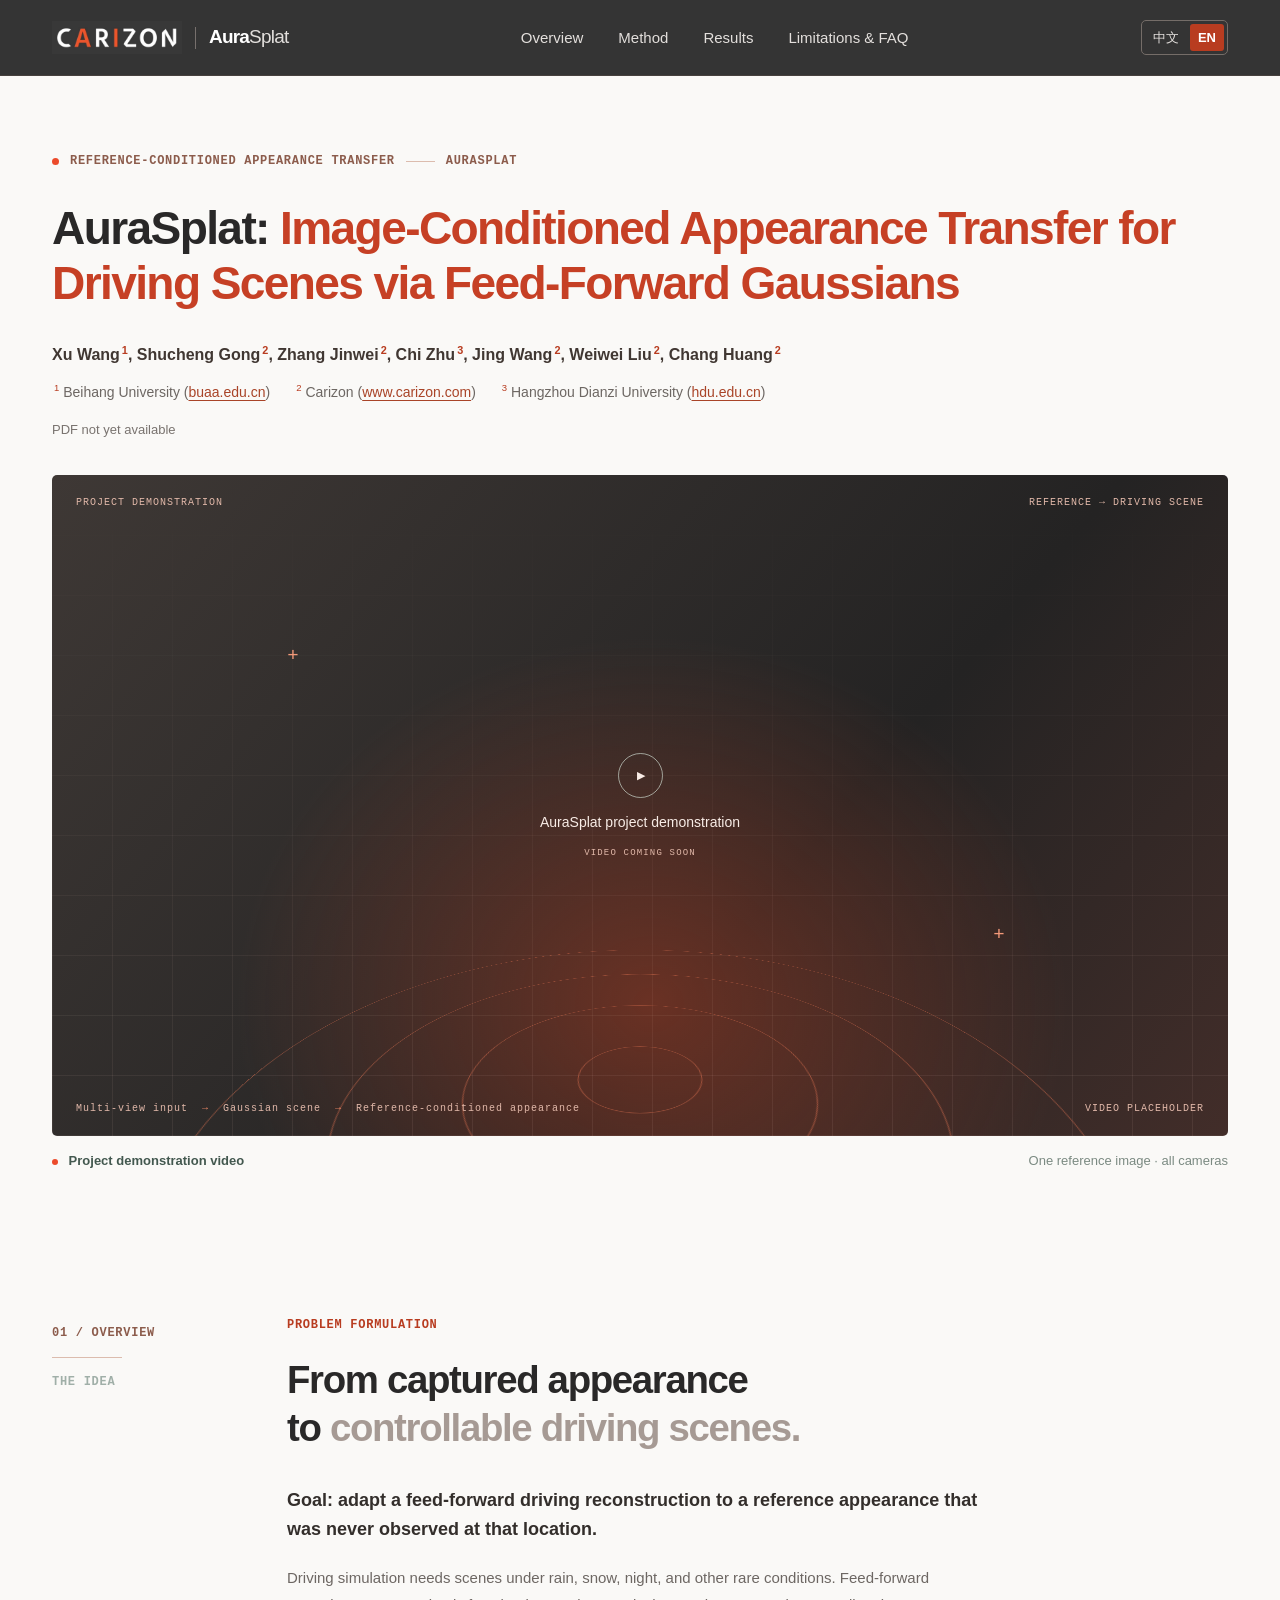
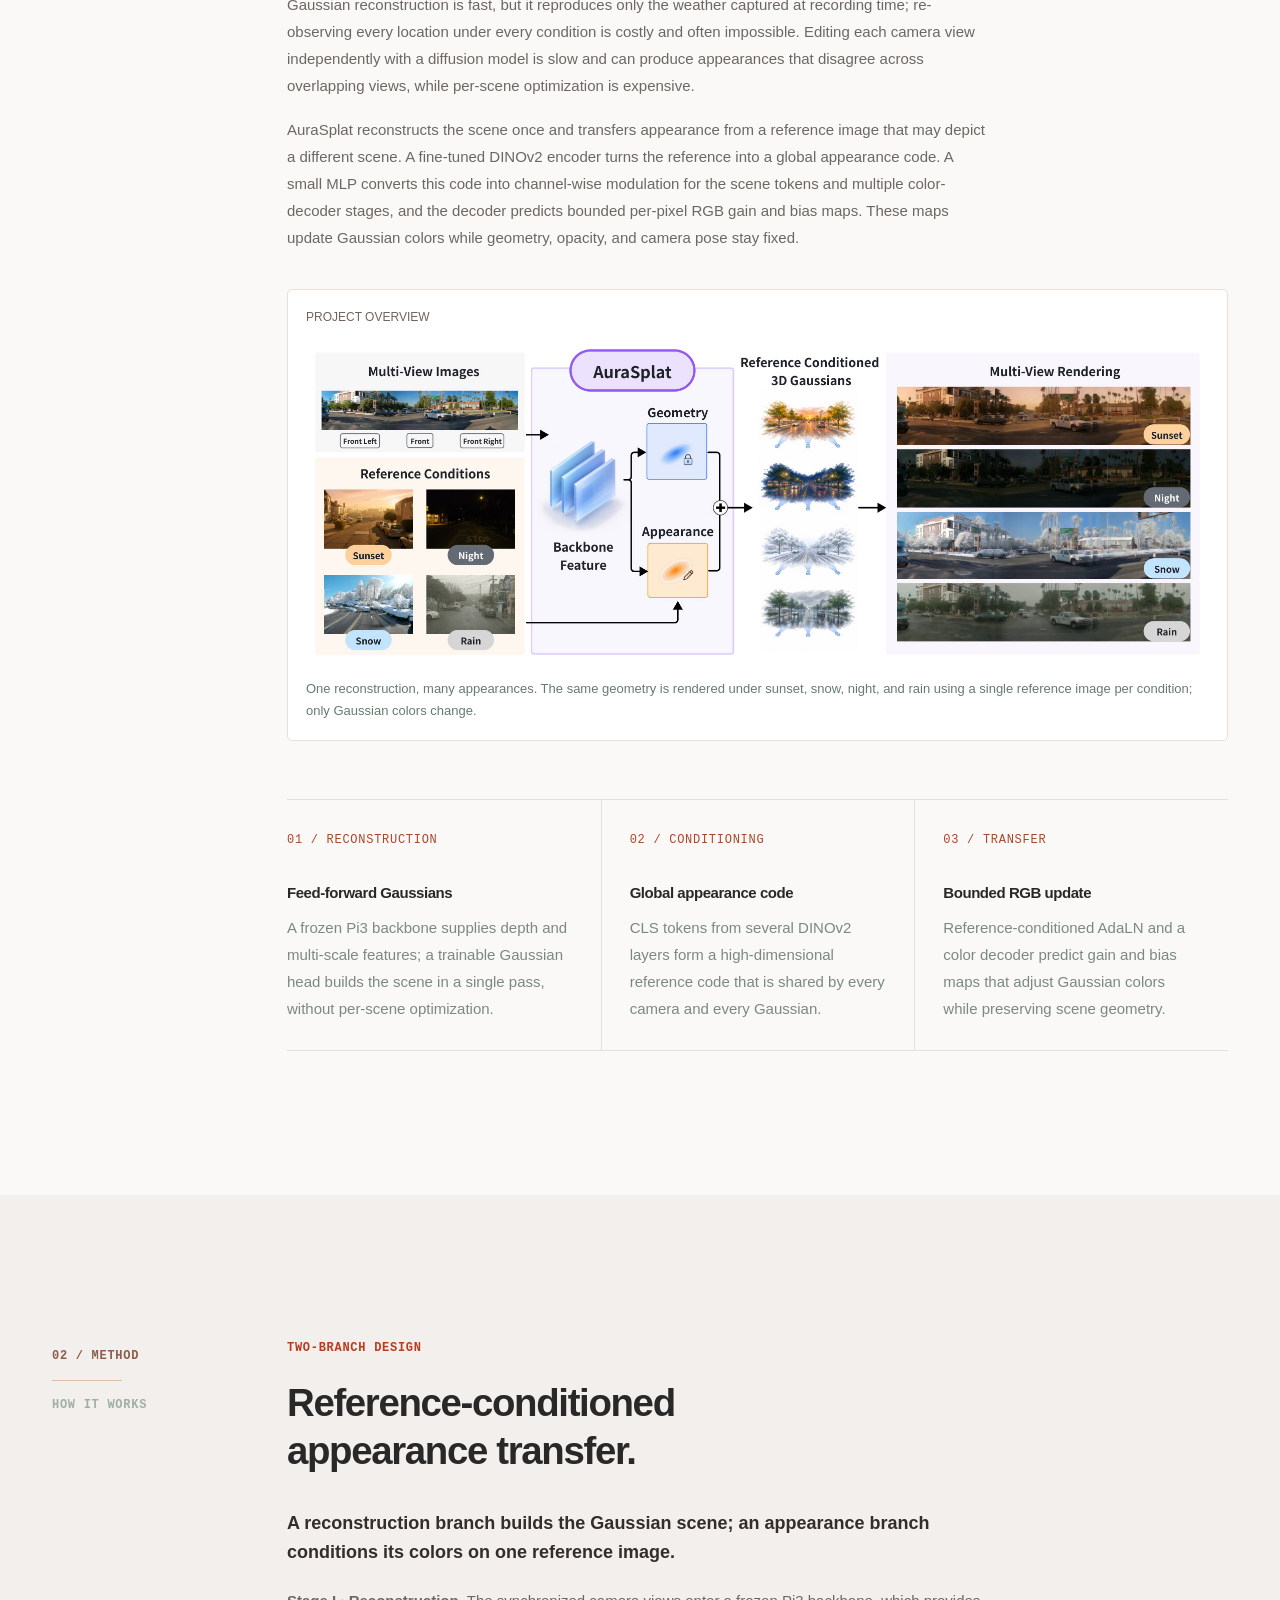
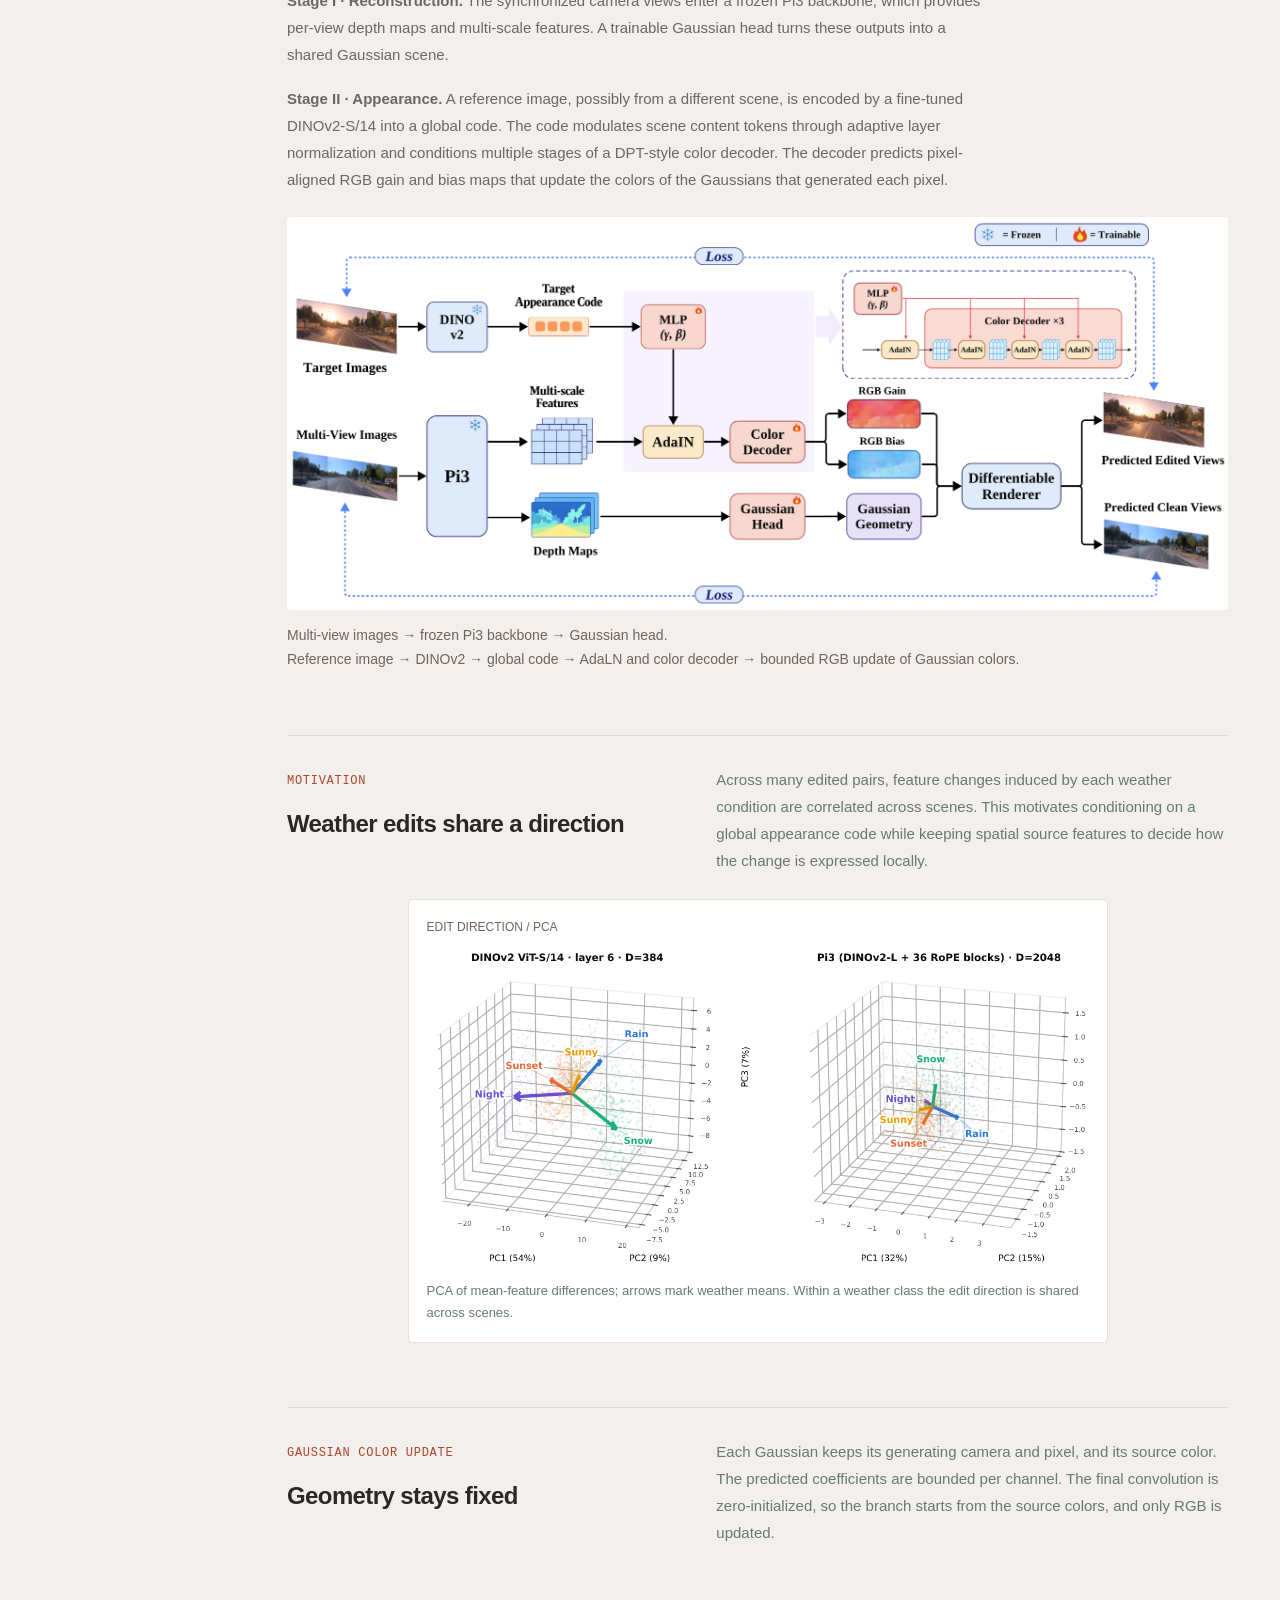
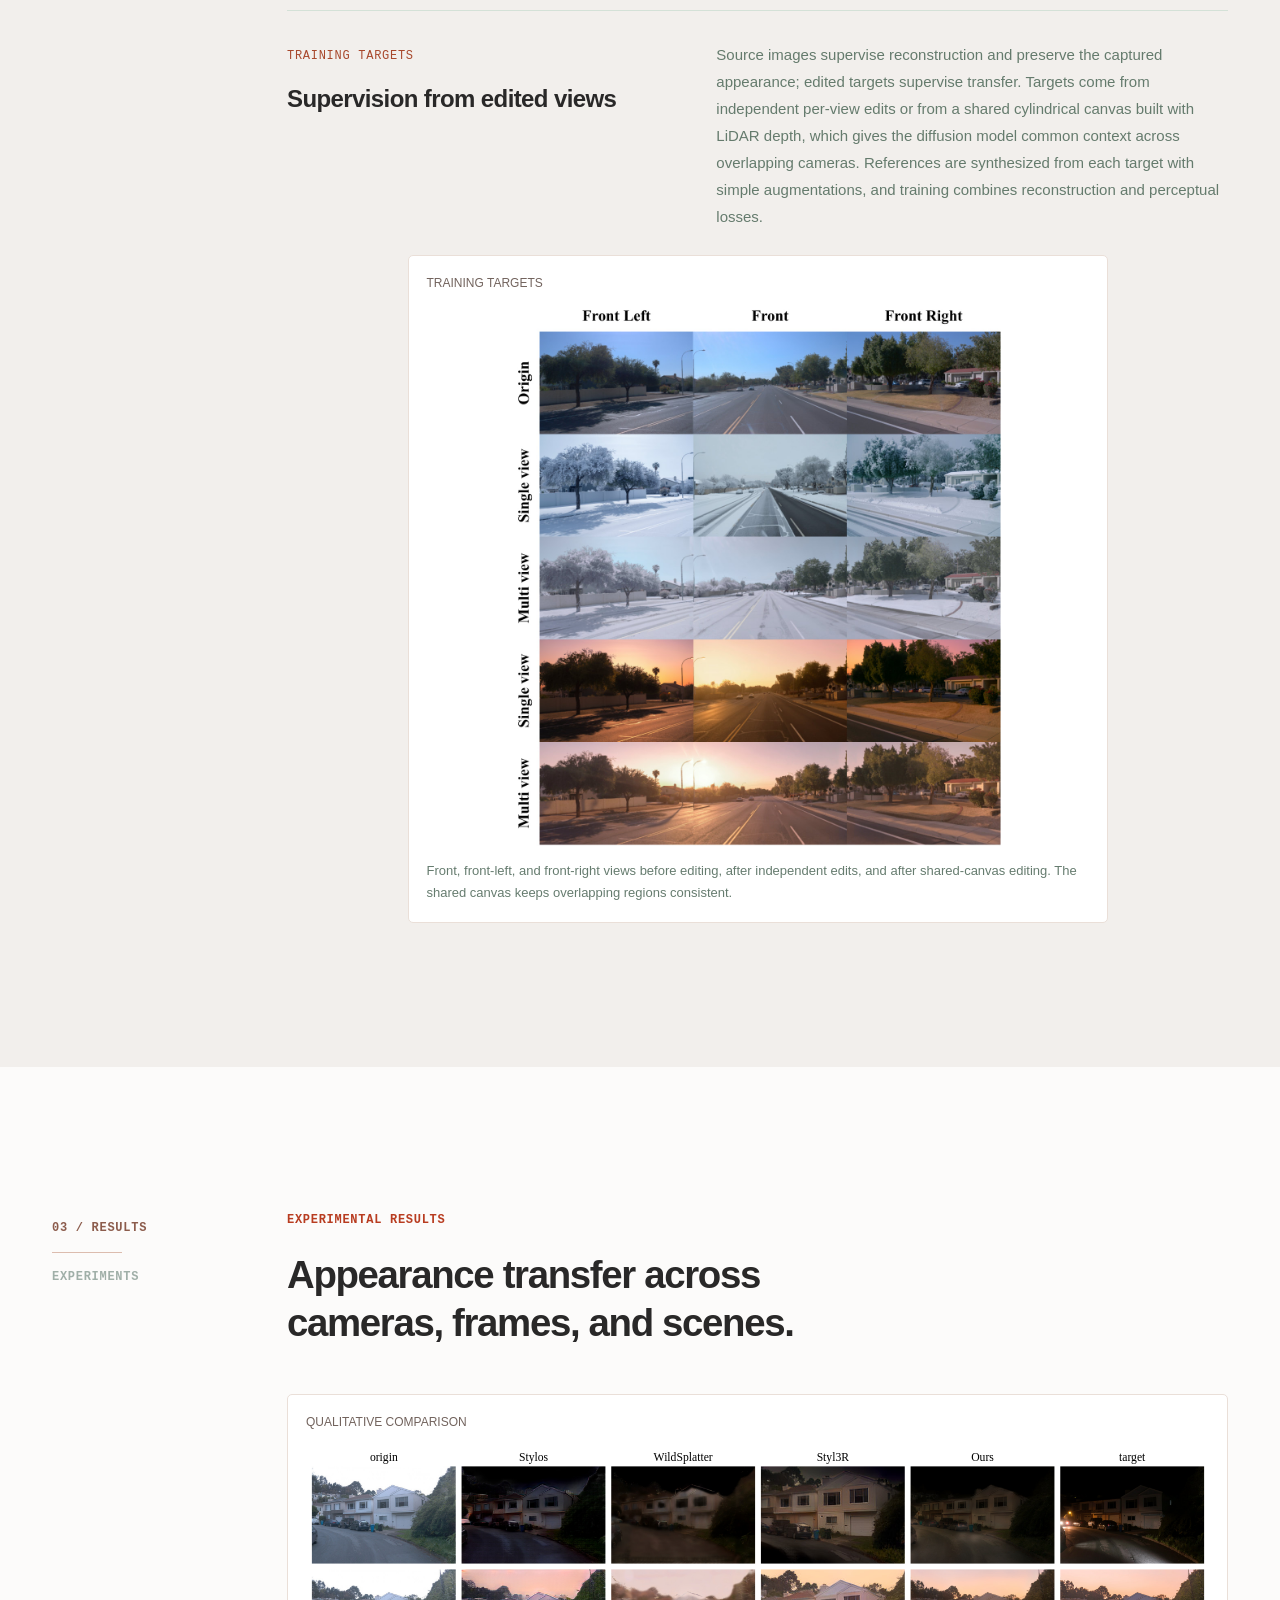
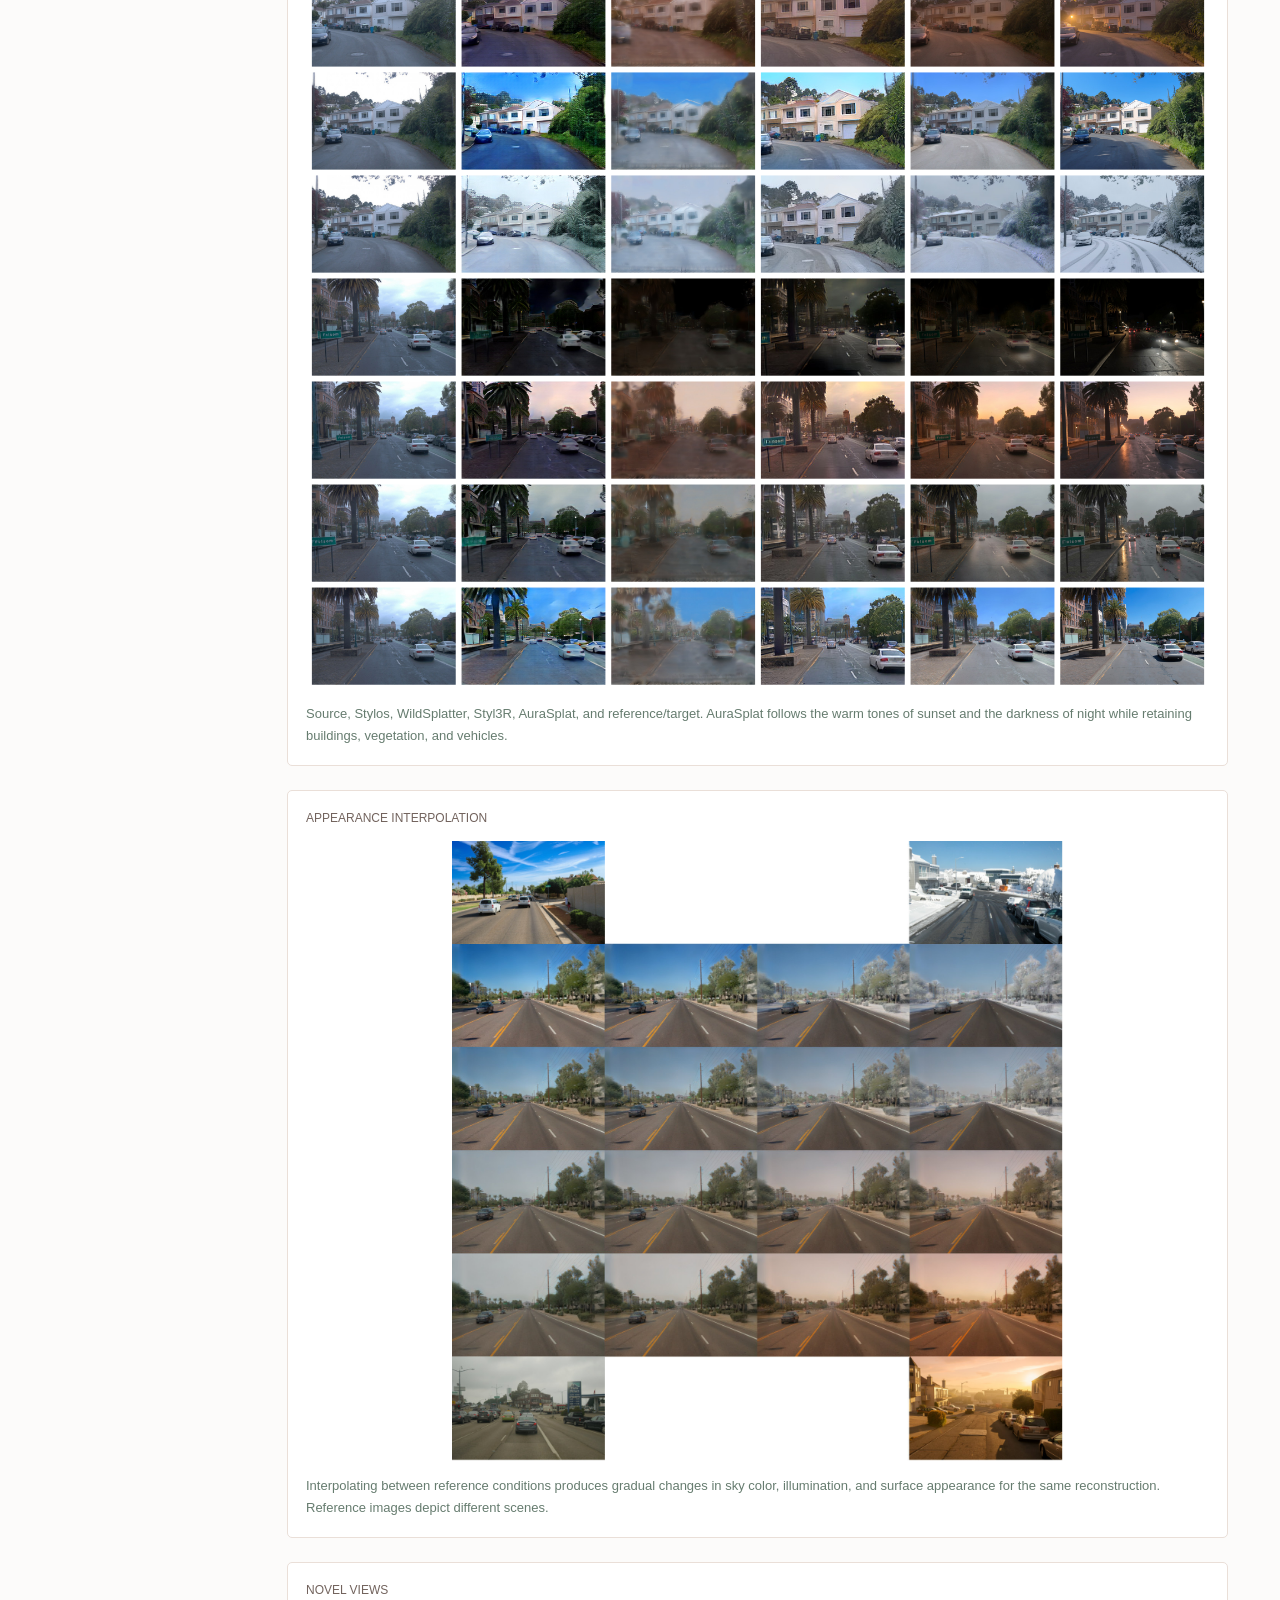
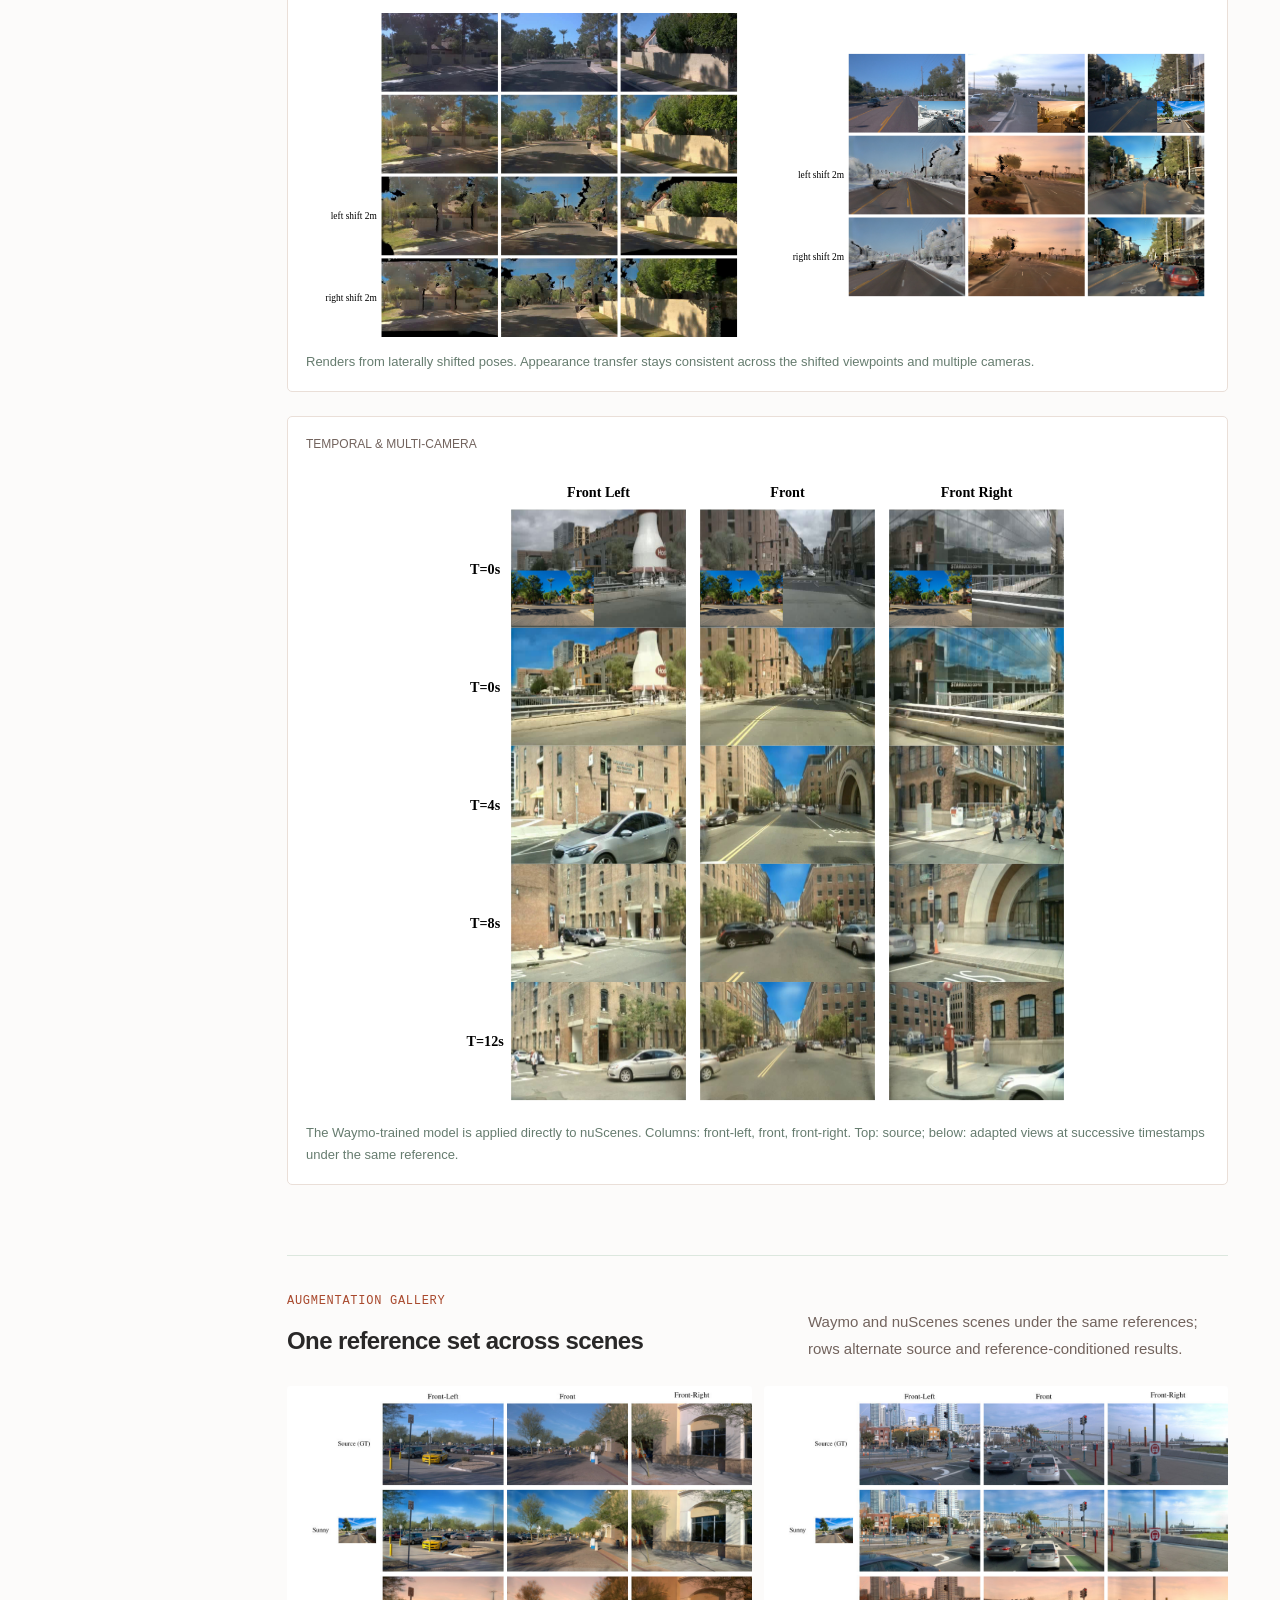
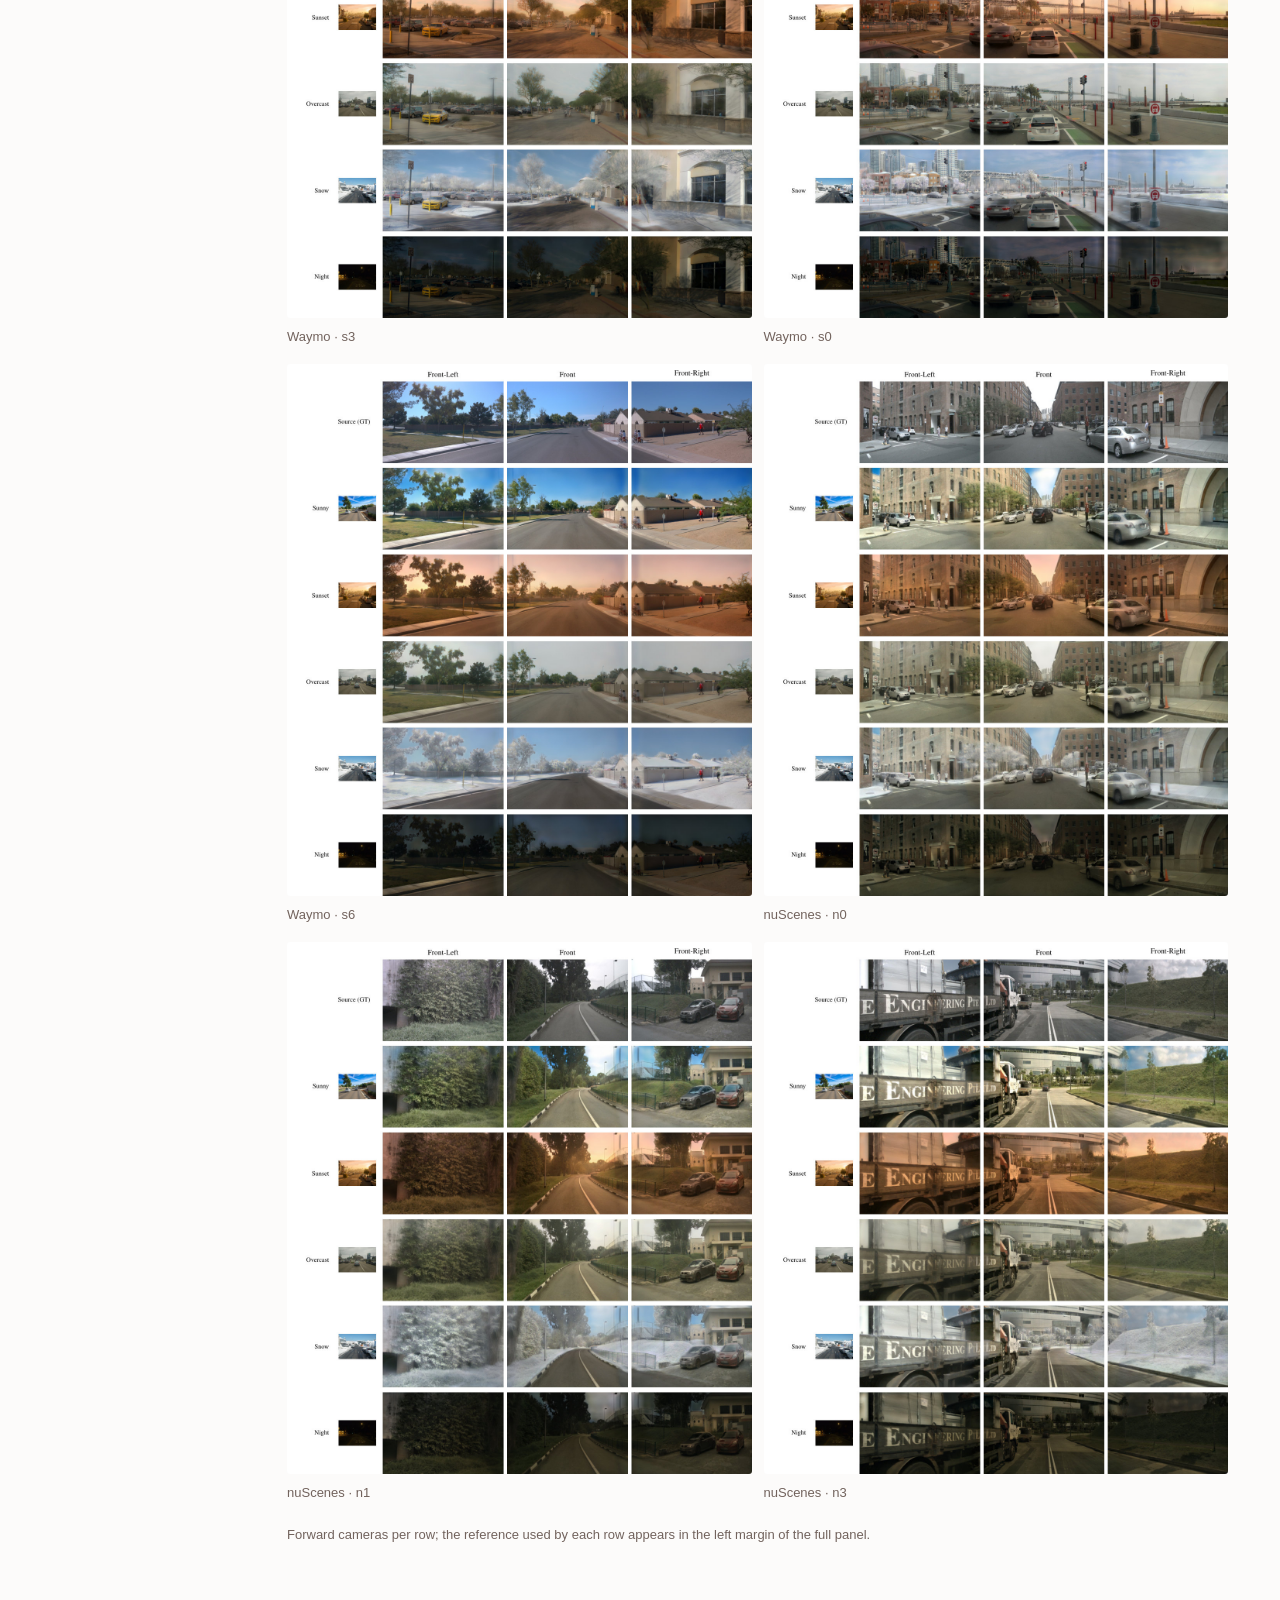
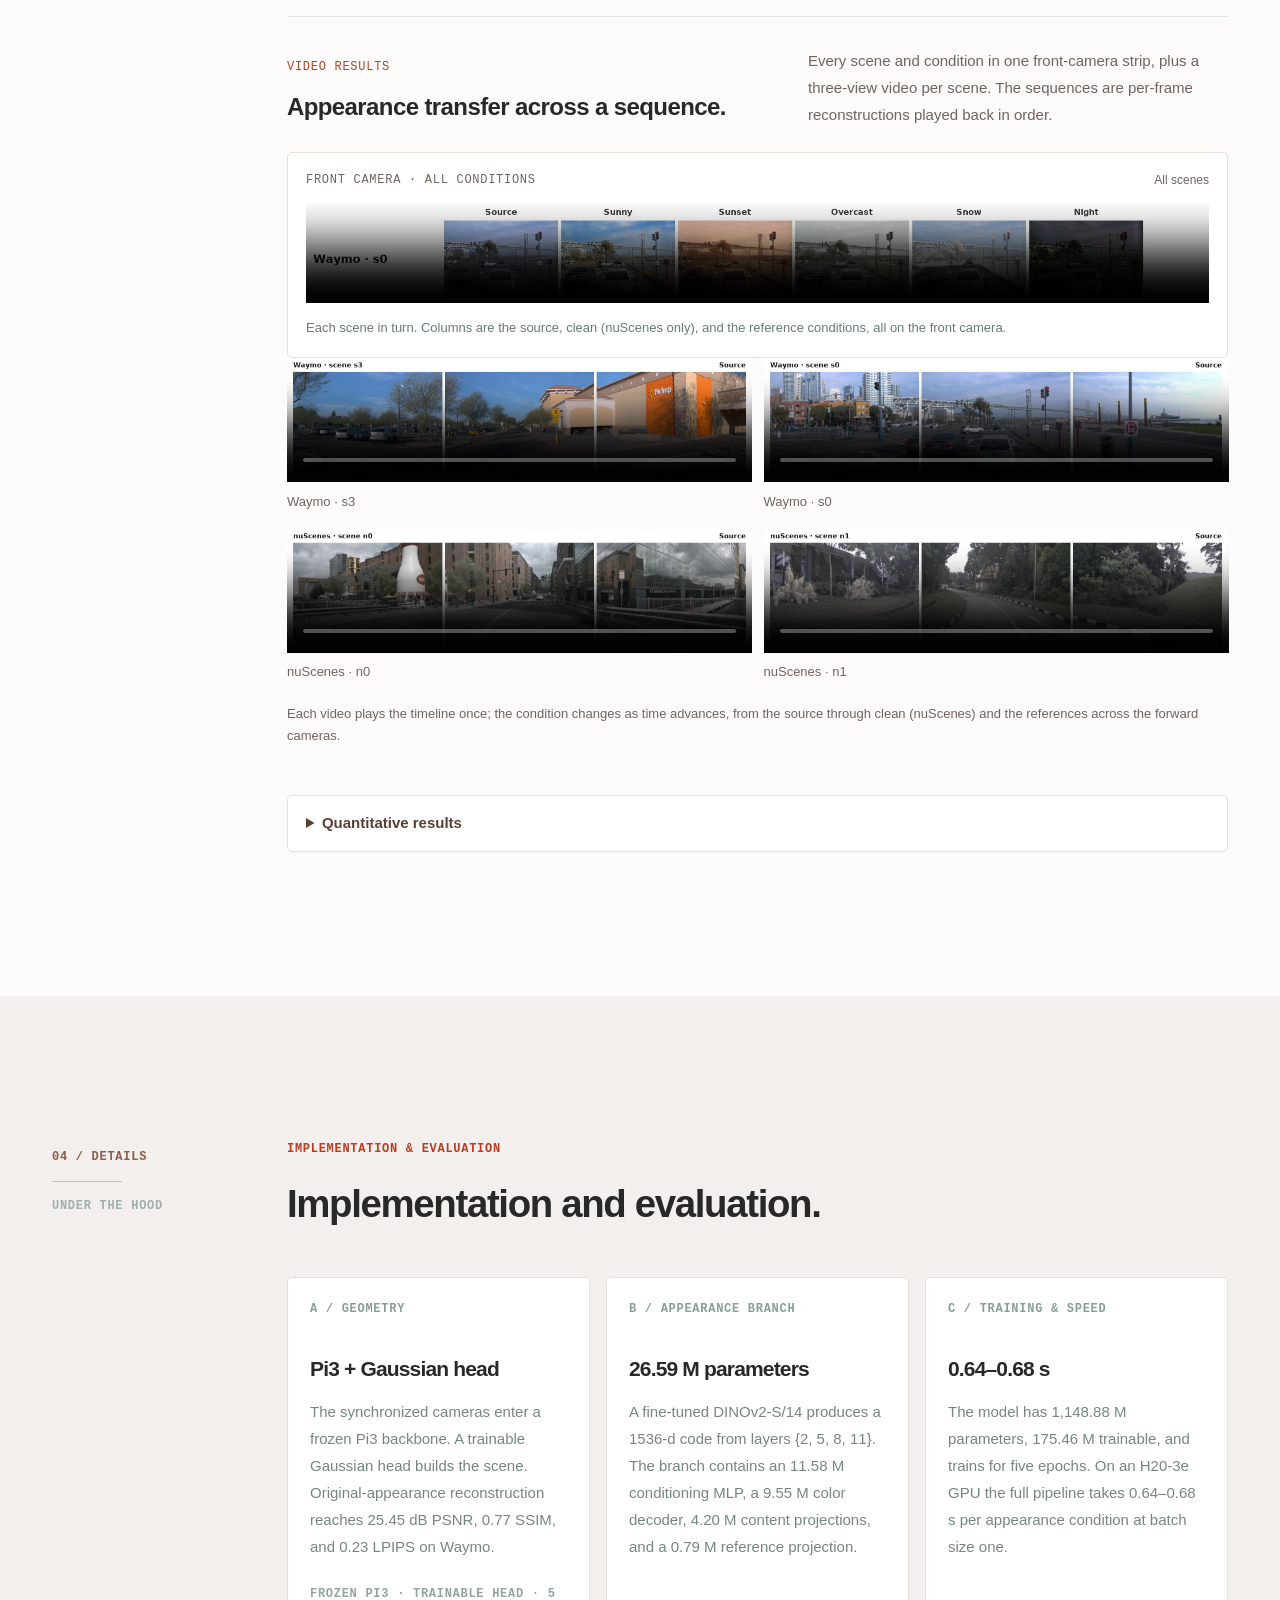
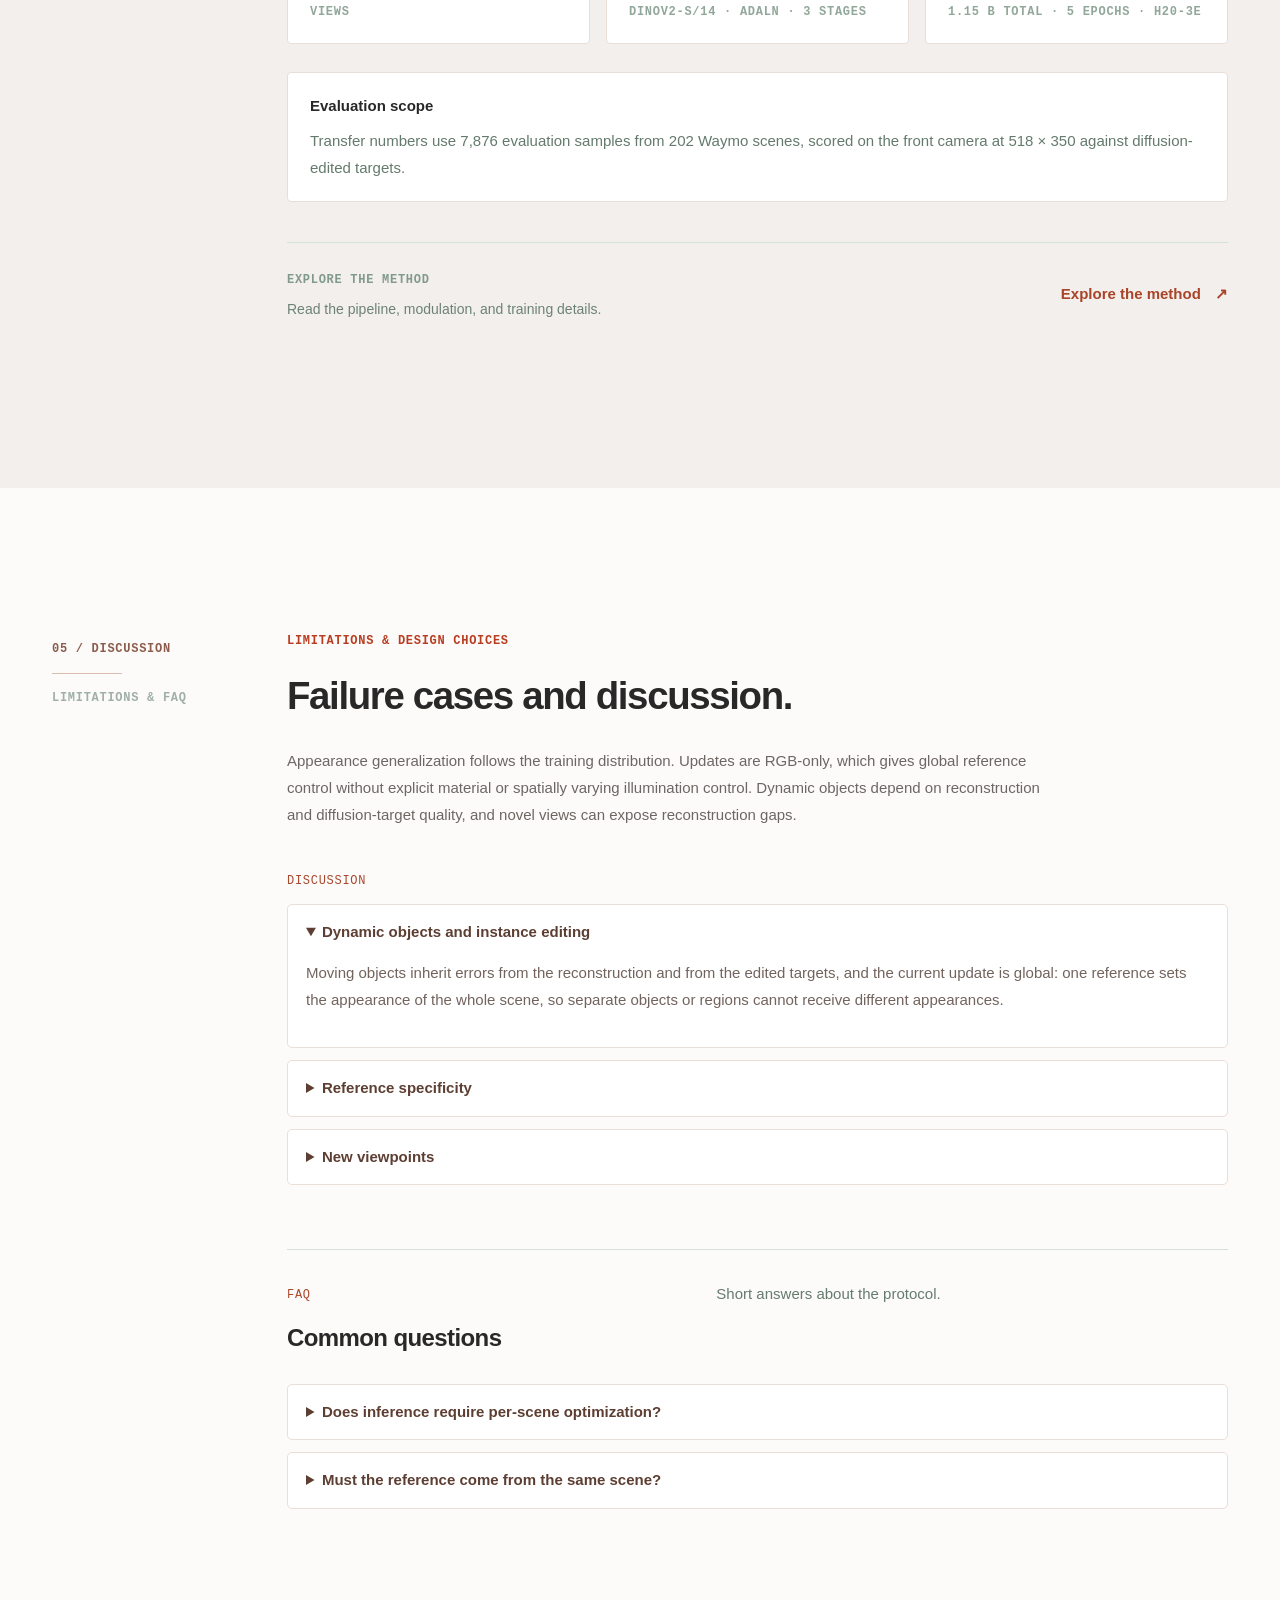
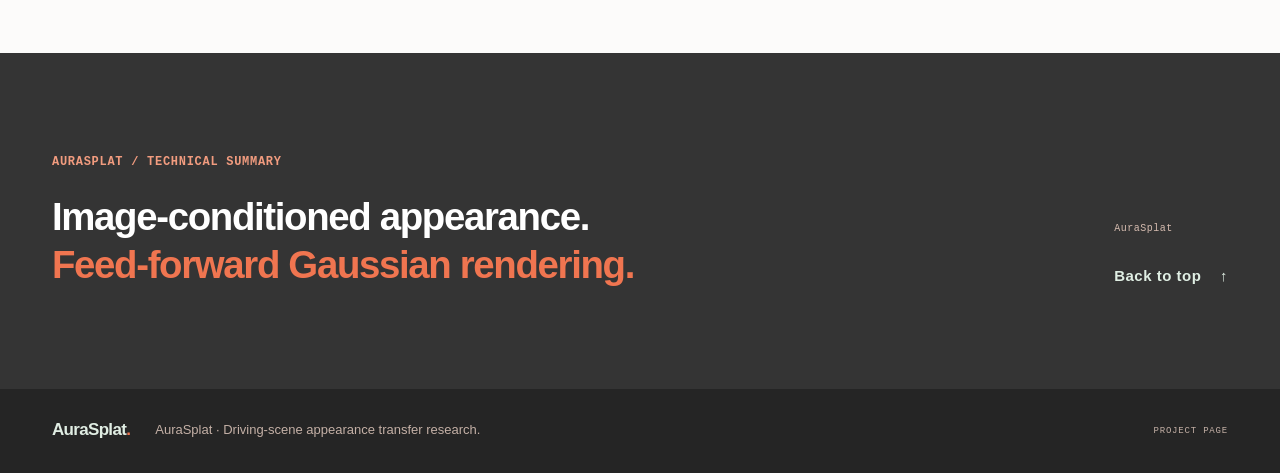
==== commit 21de29d7: "Improve layout and restore demo placeholder Co-Authored-By: Claude Code <noreply@anthropic.com>" ====
--- a/index.html
+++ b/index.html
@@ -9,9 +9,9 @@
   <meta property="og:description" content="One reference image conditions a feed-forward Gaussian reconstruction across cameras and time.">
   <meta property="og:image" content="https://carizon-gaia.github.io/aurasplat/assets/figures/hero.jpg">
   <title>AuraSplat: Image-Conditioned Appearance Transfer for Driving Scenes</title>
-  <link rel="stylesheet" href="./styles.css?v=20261123-aurasplat">
-  <script src="./media.js?v=20261123-aurasplat" defer></script>
-  <script src="./site.js?v=20261123-aurasplat" defer></script>
+  <link rel="stylesheet" href="./styles.css?v=20261124-aurasplat-layout">
+  <script src="./media.js?v=20261124-aurasplat-layout" defer></script>
+  <script src="./site.js?v=20261124-aurasplat-layout" defer></script>
 </head>
 <body>
   <a class="skip-link" href="#main">Skip to content</a>
@@ -48,17 +48,17 @@
         </div>
         <div class="hero-actions"><a class="button button-dark" href="#method">Method <span aria-hidden="true">↗</span></a><a class="button button-outline" href="#results">Results <span aria-hidden="true">↓</span></a></div>
       </div> -->
-      <!-- <div class="hero-media" data-media-slot="hero" data-media-label="AuraSplat overview" data-media-aspect="wide">
+      <div class="hero-media" data-media-slot="hero" data-media-label="AuraSplat project demonstration video" data-media-aspect="wide">
         <div class="hero-media-inner">
           <div class="hero-grid" aria-hidden="true"></div>
           <div class="hero-rings" aria-hidden="true"><span></span><span></span><span></span><span></span></div>
           <div class="hero-cross hero-cross-one" aria-hidden="true">+</div><div class="hero-cross hero-cross-two" aria-hidden="true">+</div>
-          <div class="hero-media-top"><span>PROJECT OVERVIEW / 01</span><span>REFERENCE → DRIVING SCENE</span></div>
-          <div class="hero-media-center"><span class="play-outline" aria-hidden="true">◎</span><strong>AuraSplat overview</strong><span>FIGURE PLACEHOLDER</span></div>
-          <div class="hero-media-bottom"><span>Multi-view input <b>→</b> Gaussian scene <b>→</b> Reference-conditioned appearance</span><span>MANUSCRIPT FIGURE</span></div>
-        </div>
-      </div> -->
-      <!-- <p class="media-caption"><span><span class="caption-dot"></span> Reference-conditioned appearance transfer</span><span>One reference image · all cameras</span></p> -->
+          <div class="hero-media-top"><span>PROJECT DEMONSTRATION</span><span>REFERENCE → DRIVING SCENE</span></div>
+          <div class="hero-media-center"><span class="play-outline" aria-hidden="true">▶</span><strong>AuraSplat project demonstration</strong><span>VIDEO COMING SOON</span></div>
+          <div class="hero-media-bottom"><span>Multi-view input <b>→</b> Gaussian scene <b>→</b> Reference-conditioned appearance</span><span>VIDEO PLACEHOLDER</span></div>
+        </div>
+      </div>
+      <p class="media-caption"><span><span class="caption-dot"></span> Project demonstration video</span><span>One reference image · all cameras</span></p>
     </section>
 
     <section class="section intro-section" id="overview" aria-labelledby="overview-title">
--- a/styles.css
+++ b/styles.css
@@ -8,10 +8,10 @@
 /* Technical content: restrained typography and readable implementation details. */
 .hero h1.technical-hero-title{font-size:clamp(45px,5.2vw,78px);letter-spacing:-.055em;line-height:1.2}
 .technical-section{margin-top:64px;padding-top:30px;border-top:1px solid #d4e1d7}
-.technical-section-header{display:flex;justify-content:space-between;align-items:flex-end;gap:30px;margin-bottom:25px}
+.technical-section-header{display:grid;grid-template-columns:minmax(0,.85fr) minmax(0,1.15fr);align-items:start;gap:clamp(24px,4vw,56px);margin-bottom:25px}
 .tech-kicker{font:10px var(--mono);letter-spacing:.1em;color:#4c7a65}
 .technical-section-header h3{font-size:25px;letter-spacing:-.035em;margin:12px 0 0}
-.technical-section-header>p{max-width:280px;color:#657b6d;font-size:12px;line-height:1.8;margin:0}
+.technical-section-header>p{max-width:65ch;color:#657b6d;font-size:15px;line-height:1.8;margin:0}
 .technical-section code,.scope-note code{font-family:var(--mono);font-size:.94em;color:#31594a;overflow-wrap:anywhere}
 .tensor-table-wrap{overflow-x:auto;border:1px solid #dbe6dd;border-radius:4px;background:#f8faf7}
 .tensor-table-wrap:focus-visible{outline:3px solid #5aa494;outline-offset:3px}
@@ -128,7 +128,7 @@
 .hero-en,.intro-copy .lead{font-size:18px}
 .project-authors{font-size:16px}
 .hero-description p:last-child,.intro-copy p,.body-copy,.principles p,.method-details p,.tech-columns p,.inference-paths p,.spec-grid p,.faq-block details p,.paper-copy,.paper-heading>p,.scope-note p{font-size:15px;line-height:1.8}
-.project-affiliations,.heading-note,.technical-section-header>p,.technical-link p,.diagram-rail>p,.architecture-board>p,.formula-block p{font-size:14px}
+.project-affiliations,.heading-note,.technical-link p,.diagram-rail>p,.architecture-board>p,.formula-block p{font-size:14px}
 .button,.technical-link>a,.closing-right a,.paper-case summary,.faq-block summary,.method-details h3,.tech-columns h4,.inference-paths h4,.principles h3,.scope-note strong{font-size:15px}
 .board-header strong,.pipeline-node h3,.pipeline-output h3,.diagram-steps strong,.architecture-steps strong{font-size:14px;line-height:1.5;overflow-wrap:anywhere}
 .tensor-table{font-size:14px}.tensor-table thead th{font-size:13px}
@@ -176,6 +176,8 @@
 /* Match the demonstration video's 16:9 frame on desktop and mobile. */
 .hero-media{aspect-ratio:16/9;height:auto;min-height:0}
 .hero-media .media-element{aspect-ratio:16/9;height:auto}
+/* Avoid crowding the placeholder's message on narrow screens. */
+@media(max-width:600px){.hero-media-bottom{display:none}}
 /* Keep this font scale in sync with the cue measurement in site.js. */
 .hero-media video::cue{font-family:Arial,sans-serif;font-size:clamp(12px,1.4vw,24px)}
 
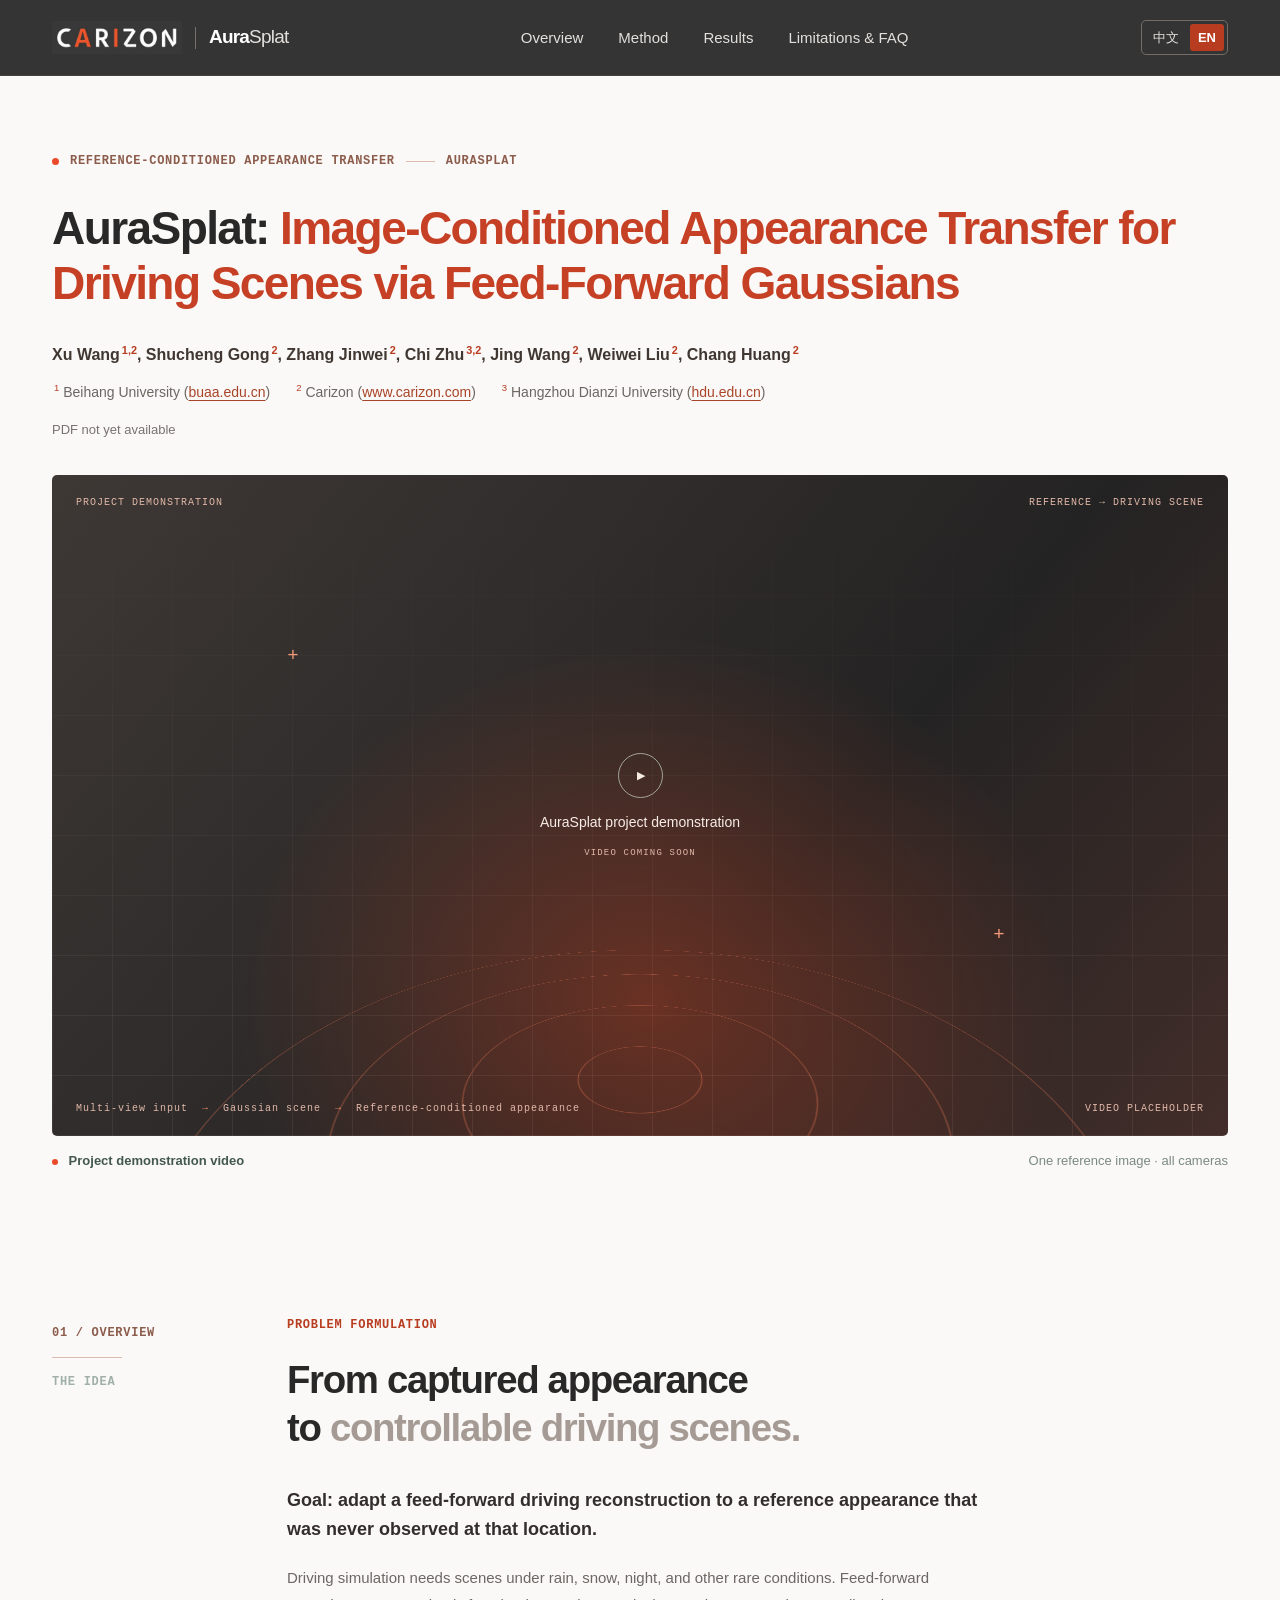
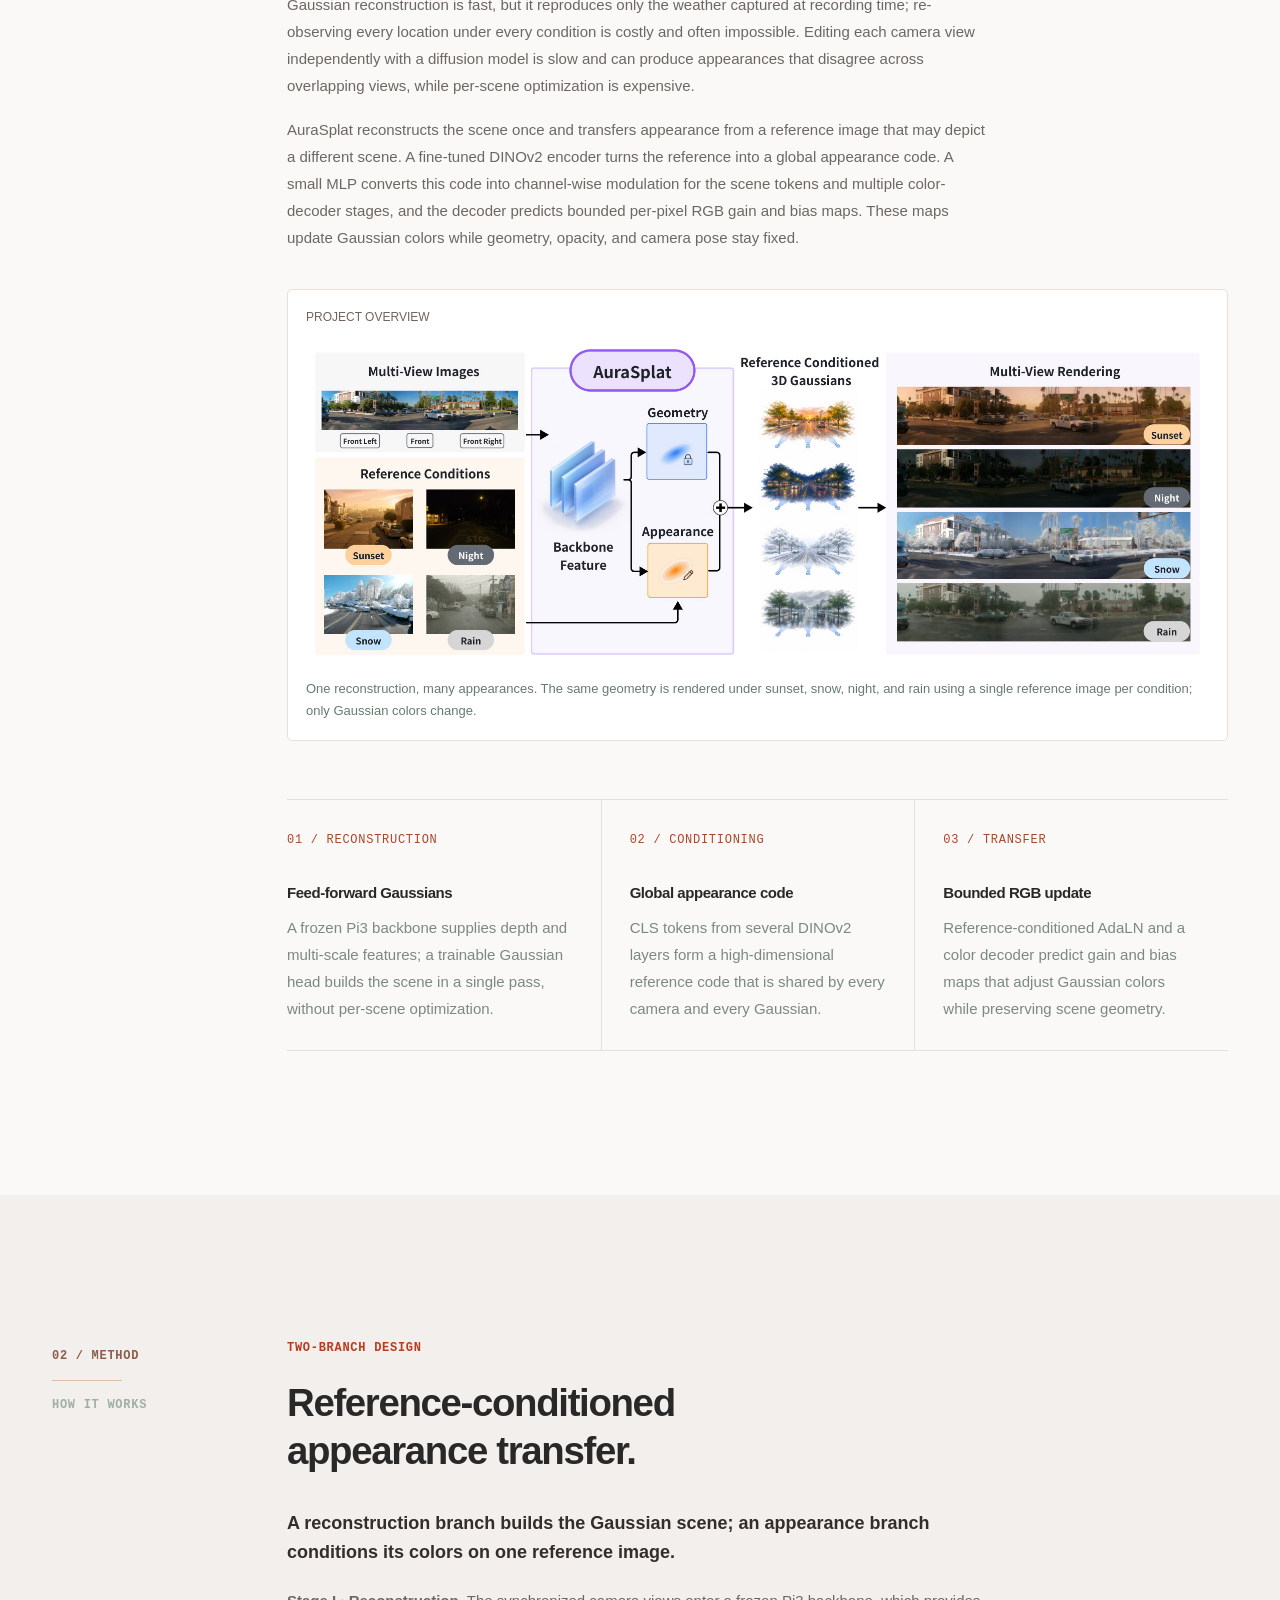
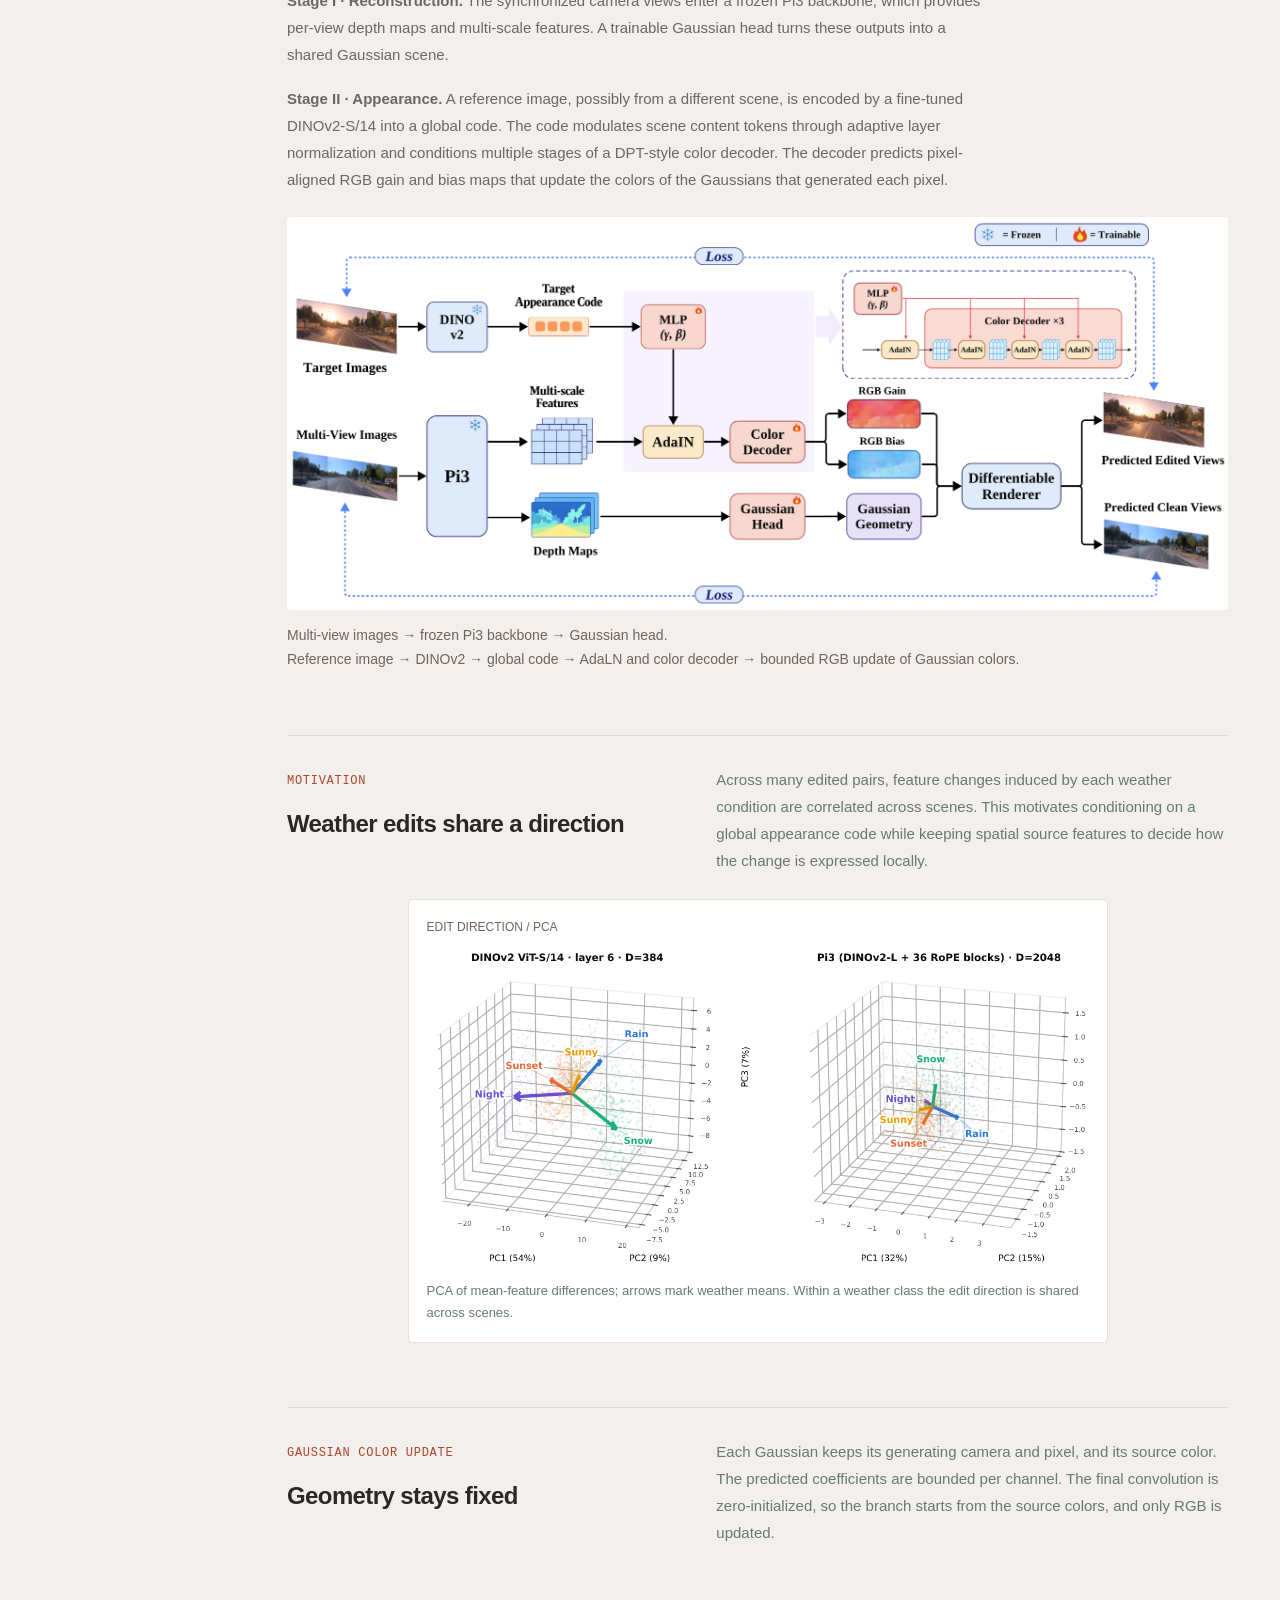
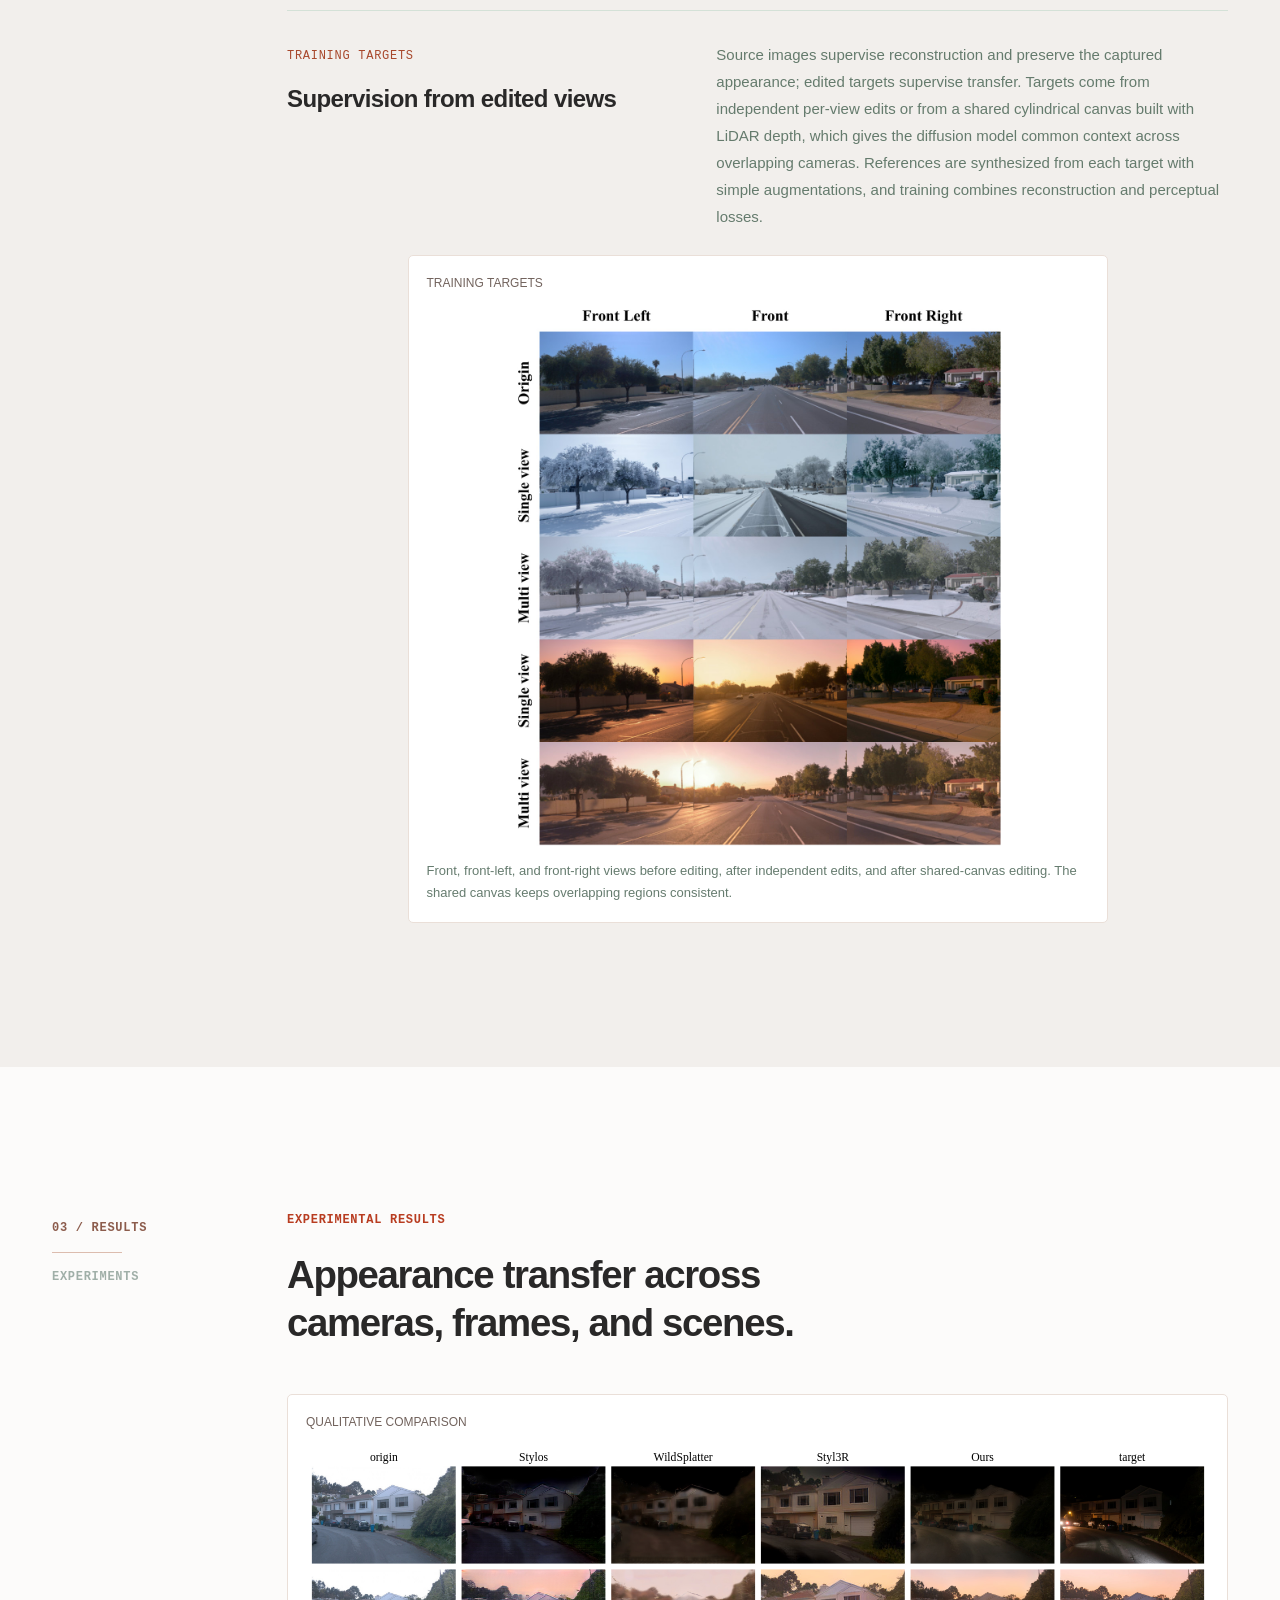
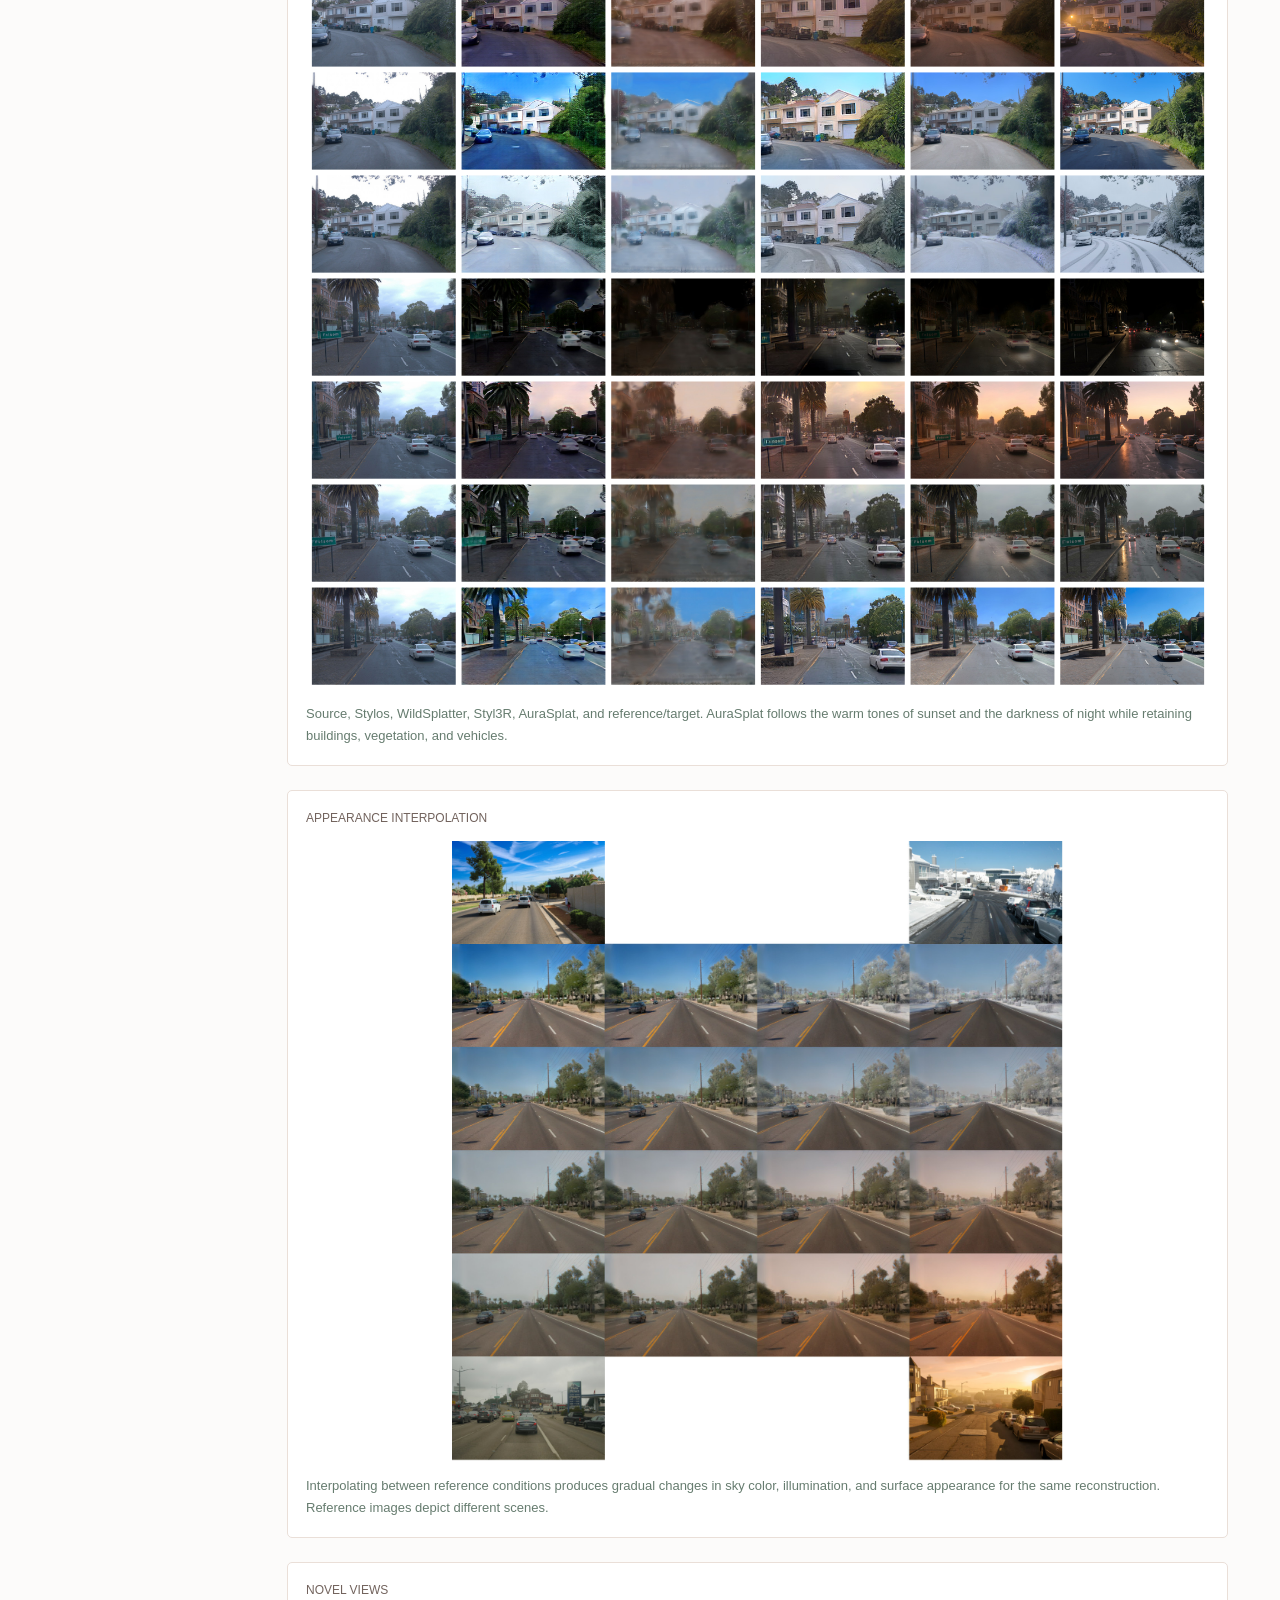
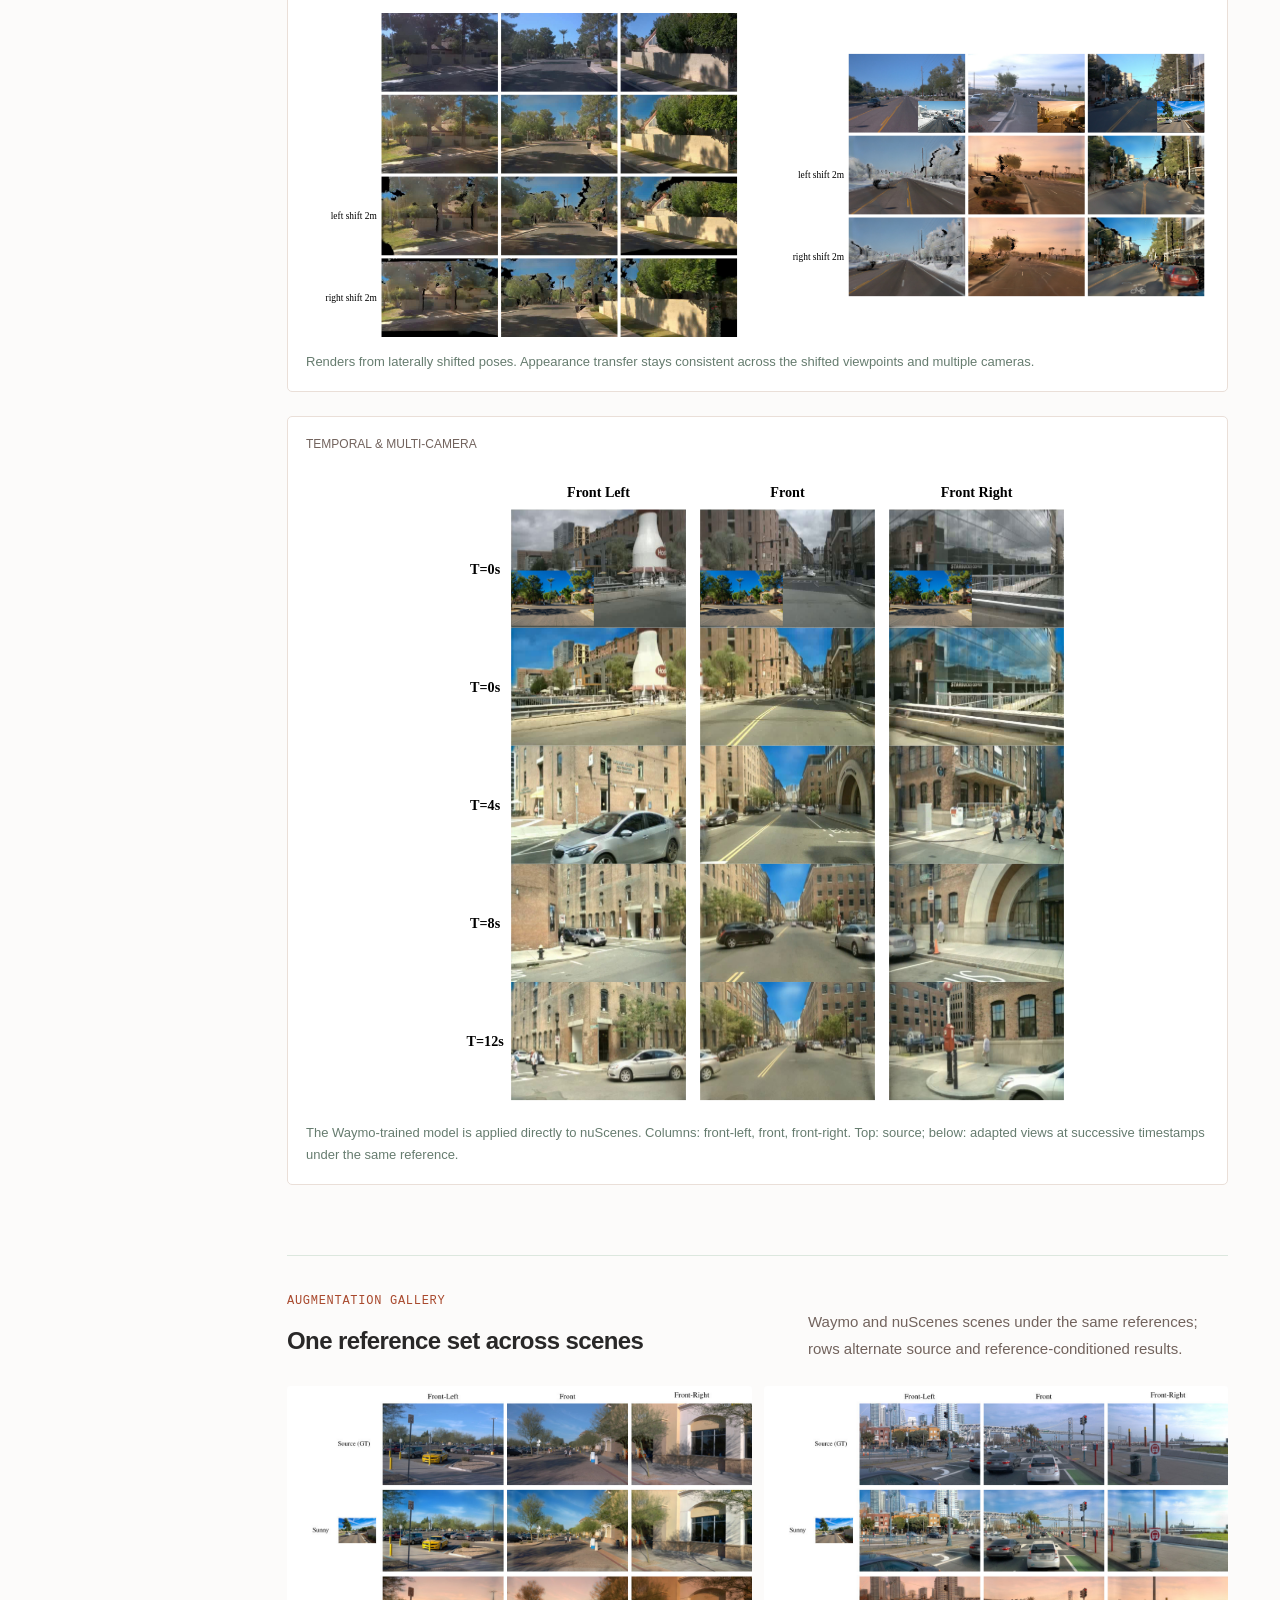
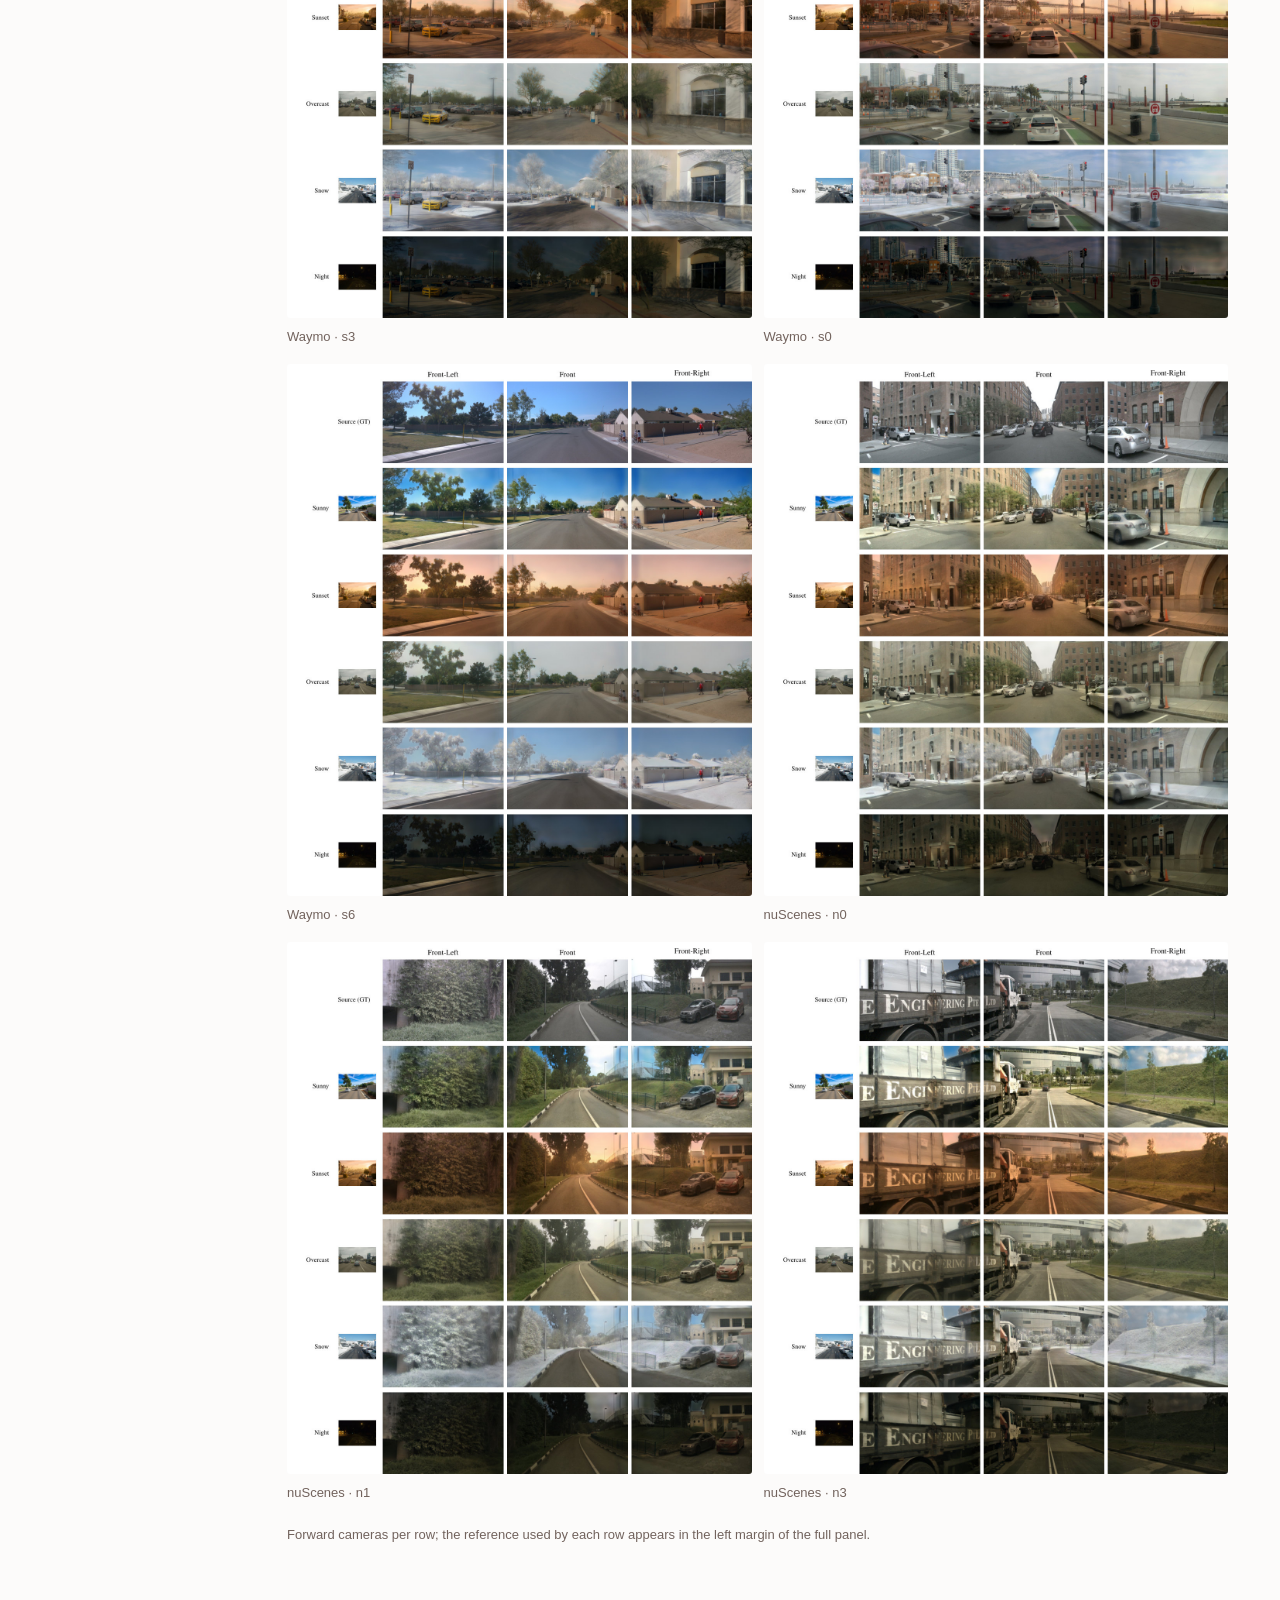
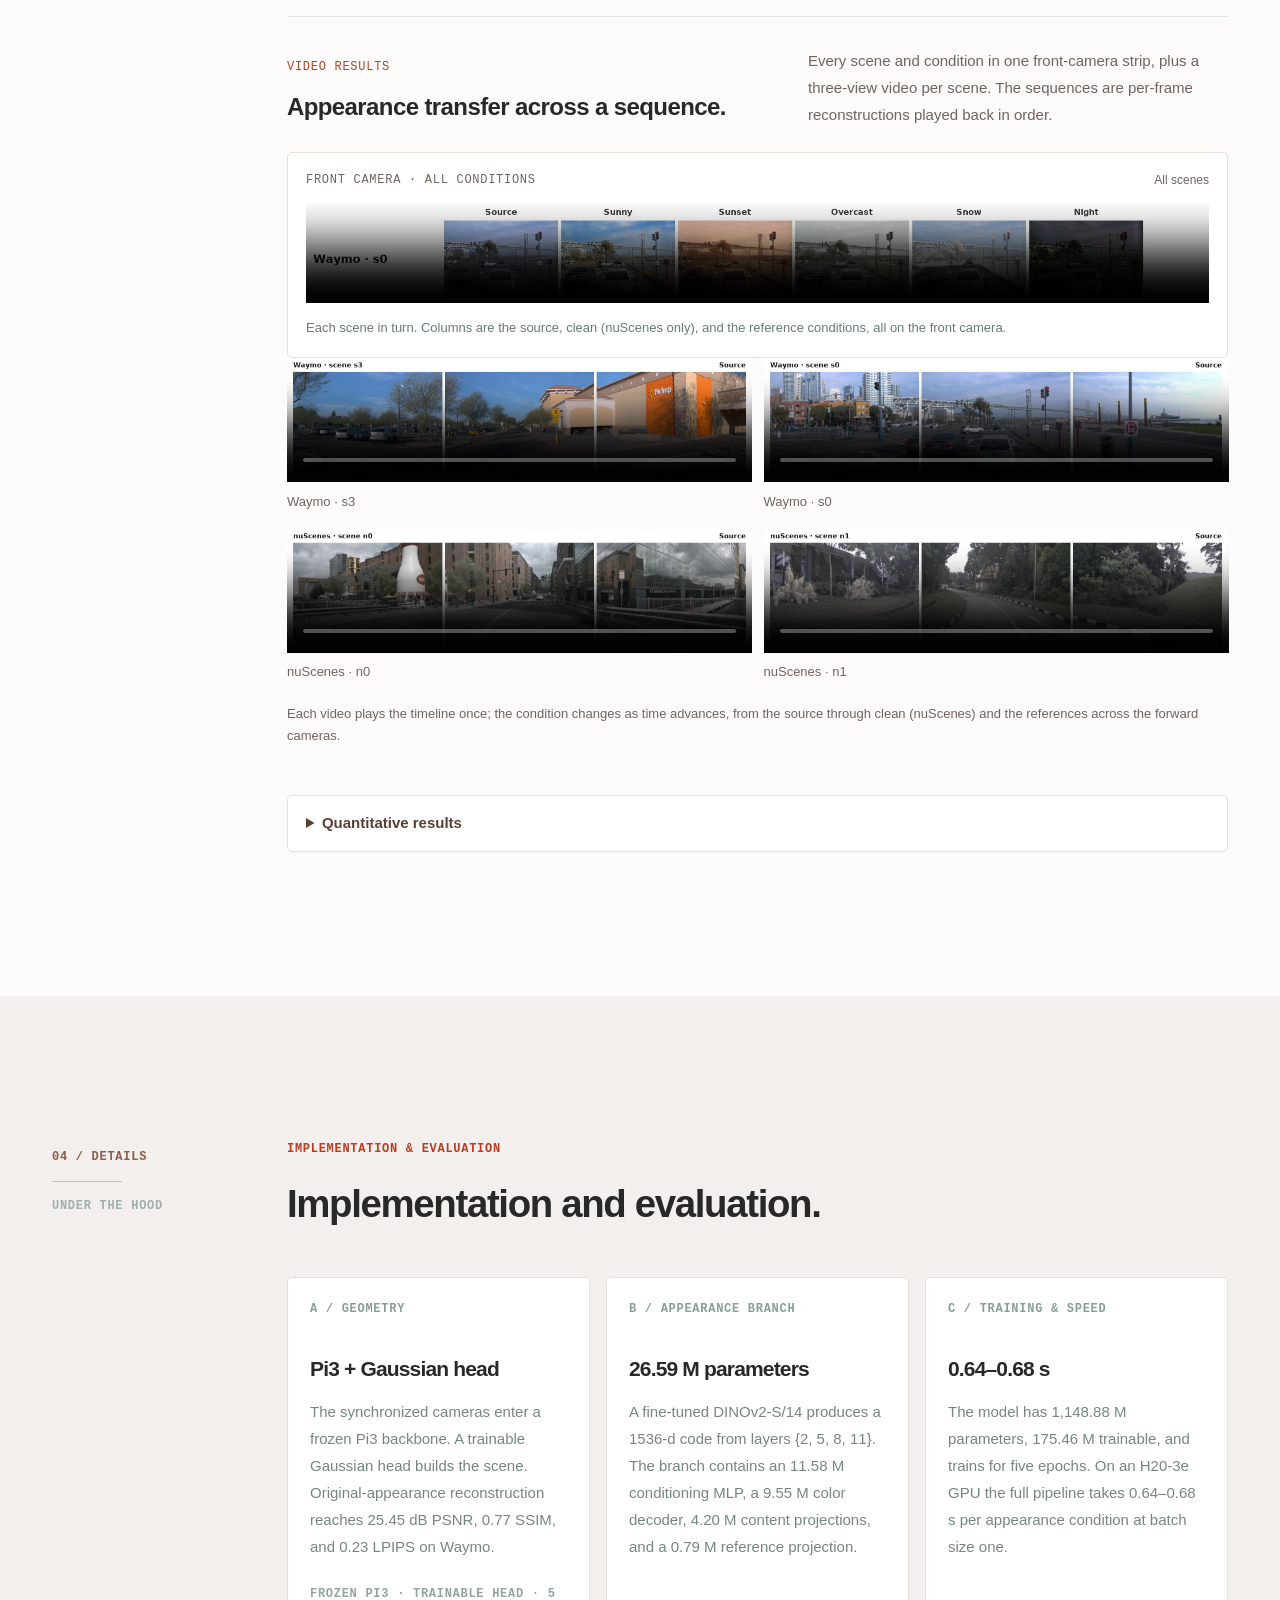
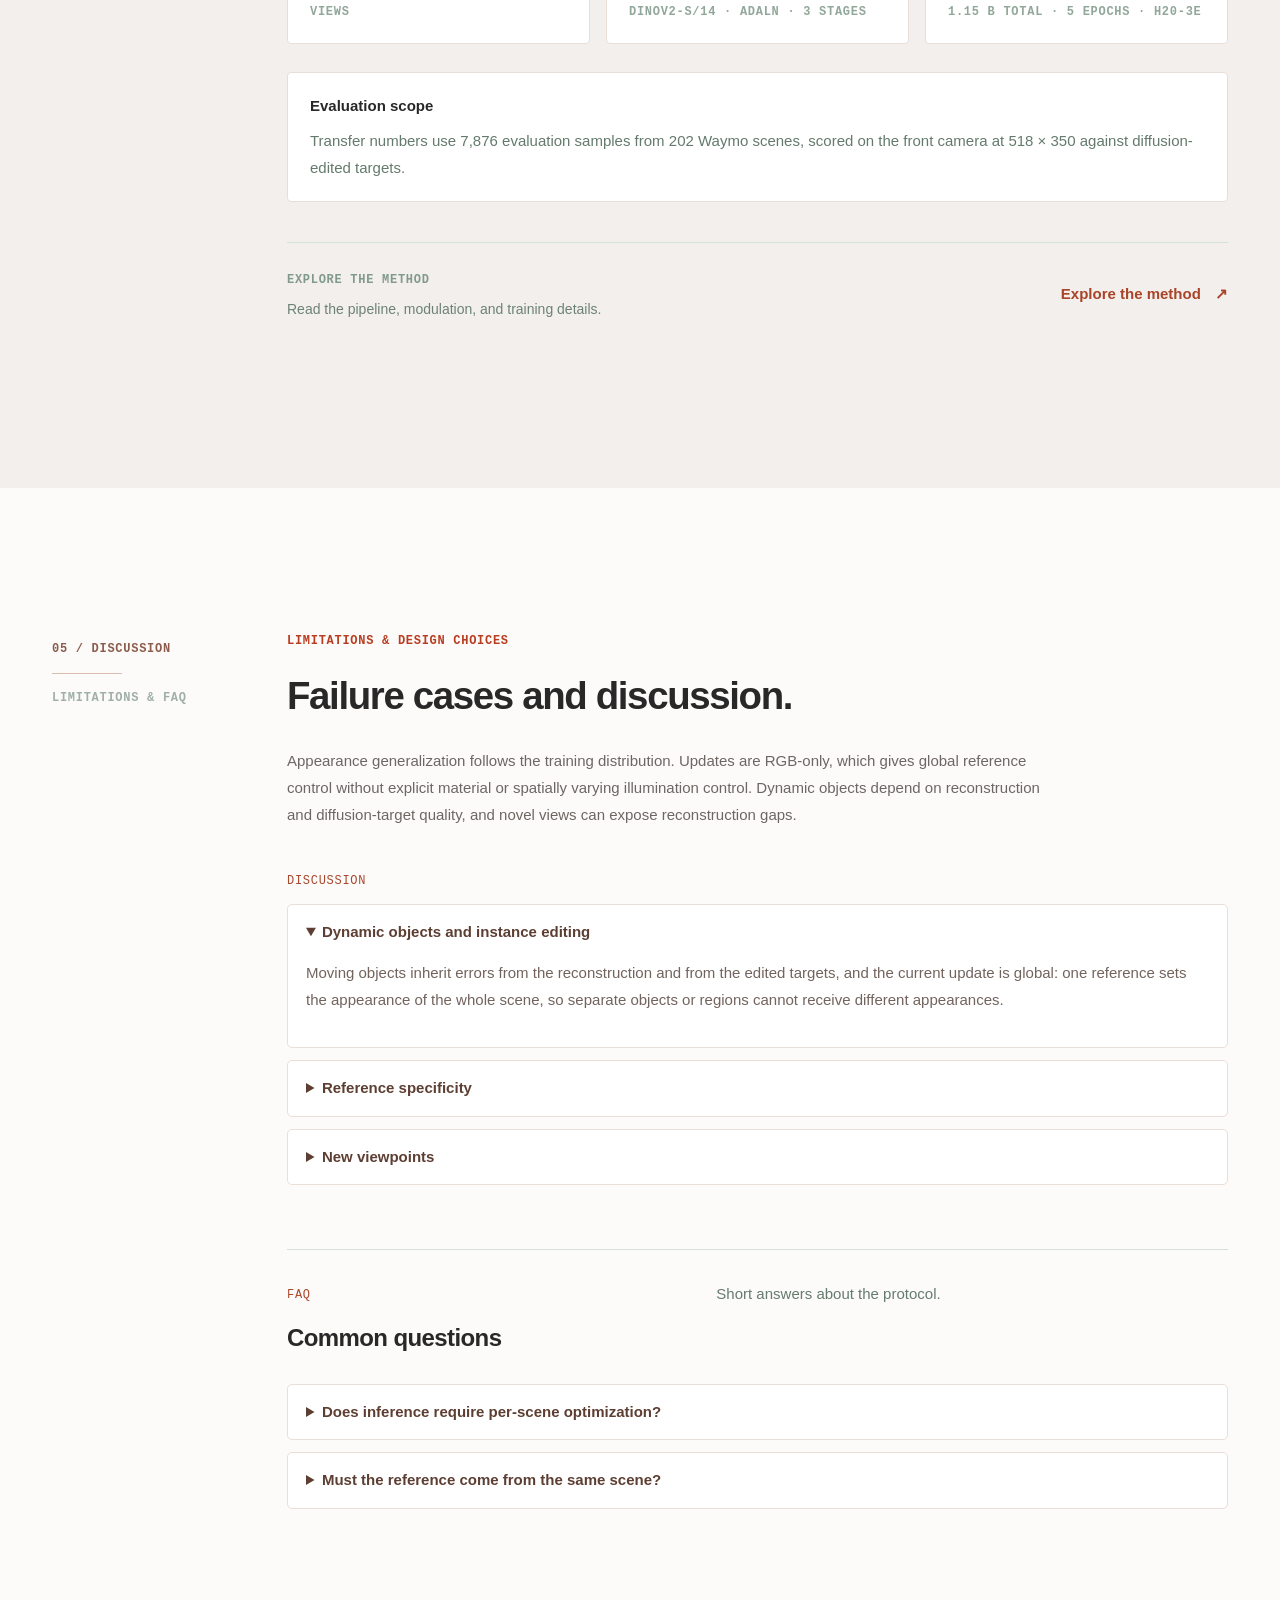
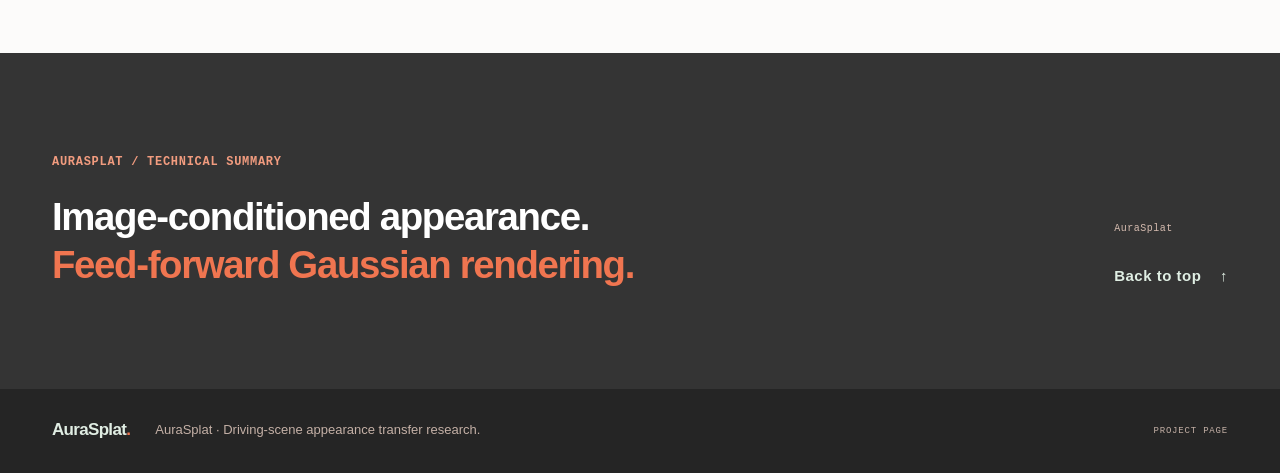
==== commit ba51b4d7: "Add Carizon affiliation to all authors Co-Authored-By: Claude Code <noreply@anthropic.com>" ====
--- a/index.html
+++ b/index.html
@@ -37,7 +37,7 @@
       <div class="hero-kicker"><span class="status-dot"></span> REFERENCE-CONDITIONED APPEARANCE TRANSFER <span class="kicker-line"></span> AURASPLAT</div>
       <h1 id="hero-title" class="technical-hero-title project-title" lang="en">AuraSplat: <span>Image-Conditioned Appearance Transfer for Driving Scenes via Feed-Forward Gaussians</span></h1>
       <div class="project-credits" aria-label="Authors and affiliations">
-        <p class="project-authors" lang="en">Xu Wang<sup>1</sup>, Shucheng Gong<sup>2</sup>, Zhang Jinwei<sup>2</sup>, Chi Zhu<sup>3</sup>, Jing Wang<sup>2</sup>, Weiwei Liu<sup>2</sup>, Chang Huang<sup>2</sup></p>
+        <p class="project-authors" lang="en">Xu Wang<sup>1,2</sup>, Shucheng Gong<sup>2</sup>, Zhang Jinwei<sup>2</sup>, Chi Zhu<sup>3,2</sup>, Jing Wang<sup>2</sup>, Weiwei Liu<sup>2</sup>, Chang Huang<sup>2</sup></p>
         <p class="project-affiliations" lang="en"><span><sup>1</sup> Beihang University (<a href="https://www.buaa.edu.cn/">buaa.edu.cn</a>)</span><span><sup>2</sup> Carizon (<a href="https://www.carizon.com/#/">www.carizon.com</a>)</span><span><sup>3</sup> Hangzhou Dianzi University (<a href="https://www.hdu.edu.cn/">hdu.edu.cn</a>)</span></p>
         <p class="paper-availability">PDF not yet available</p>
       </div>
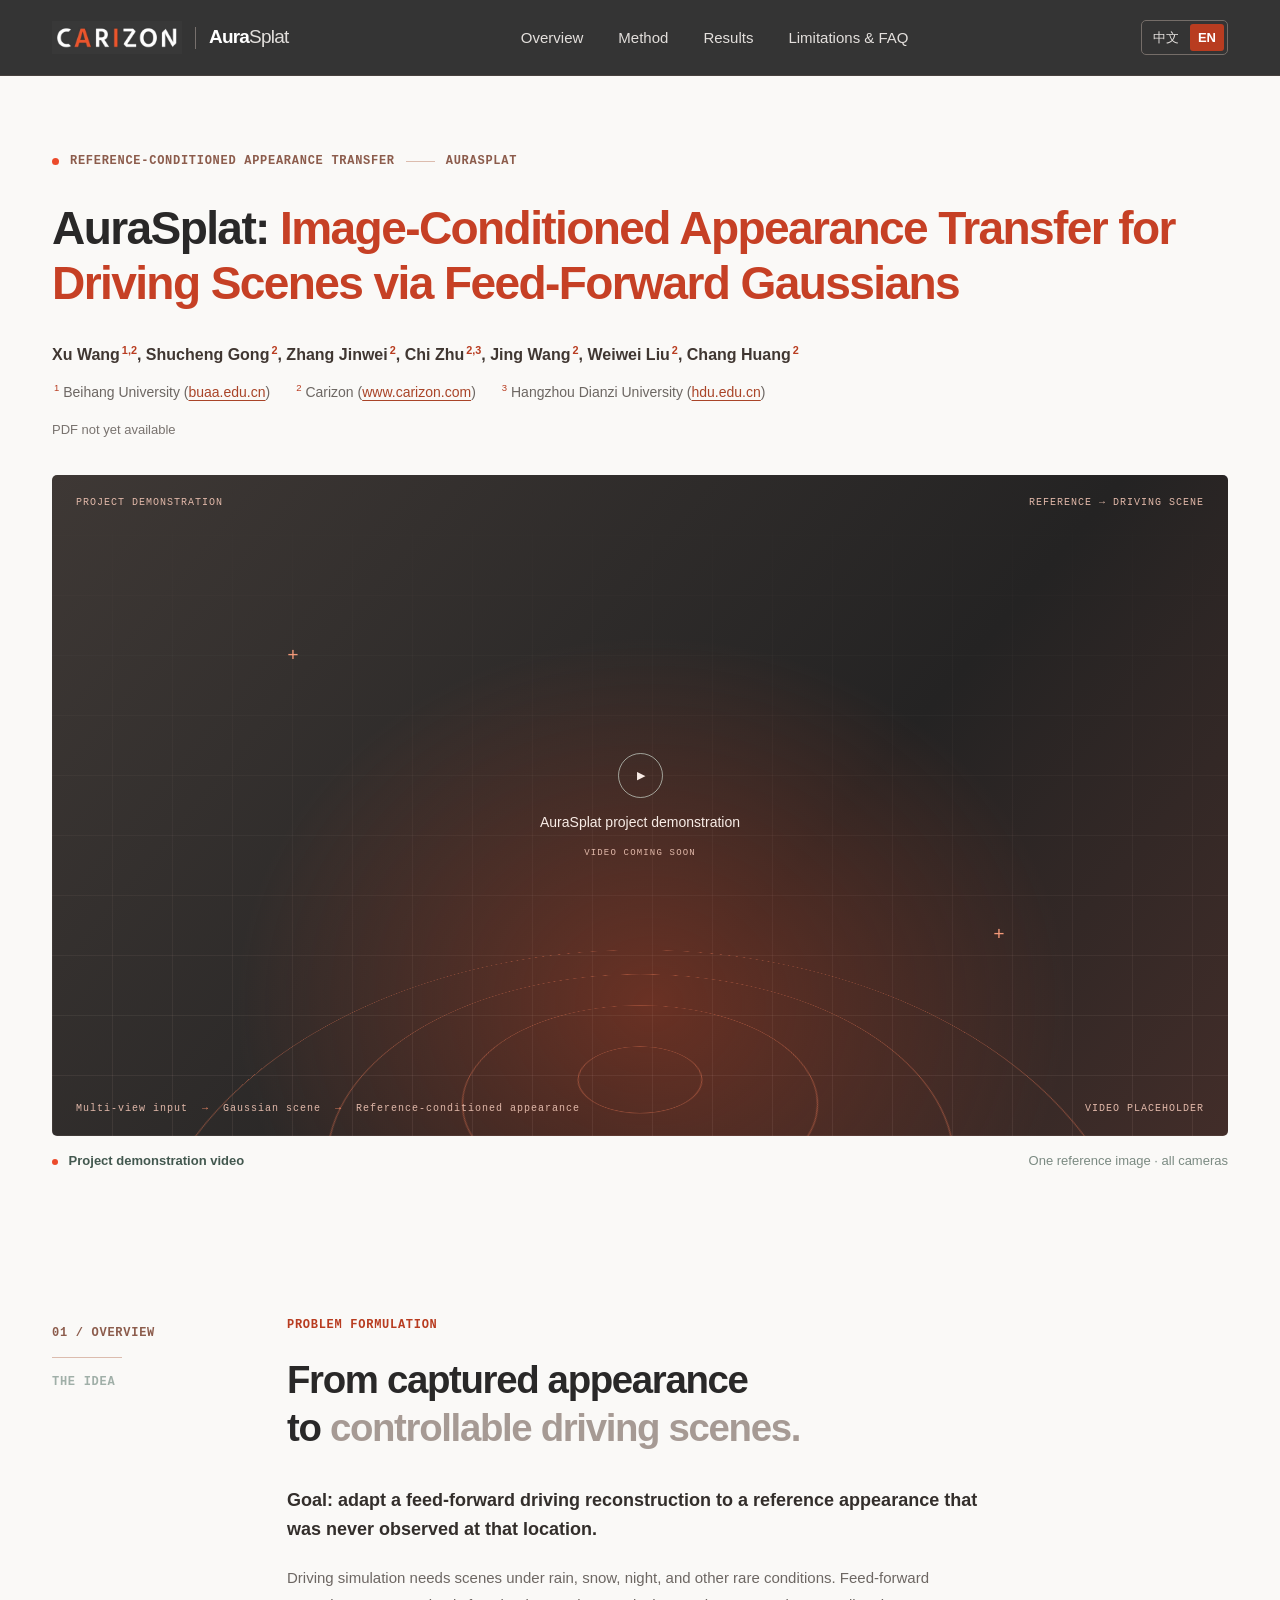
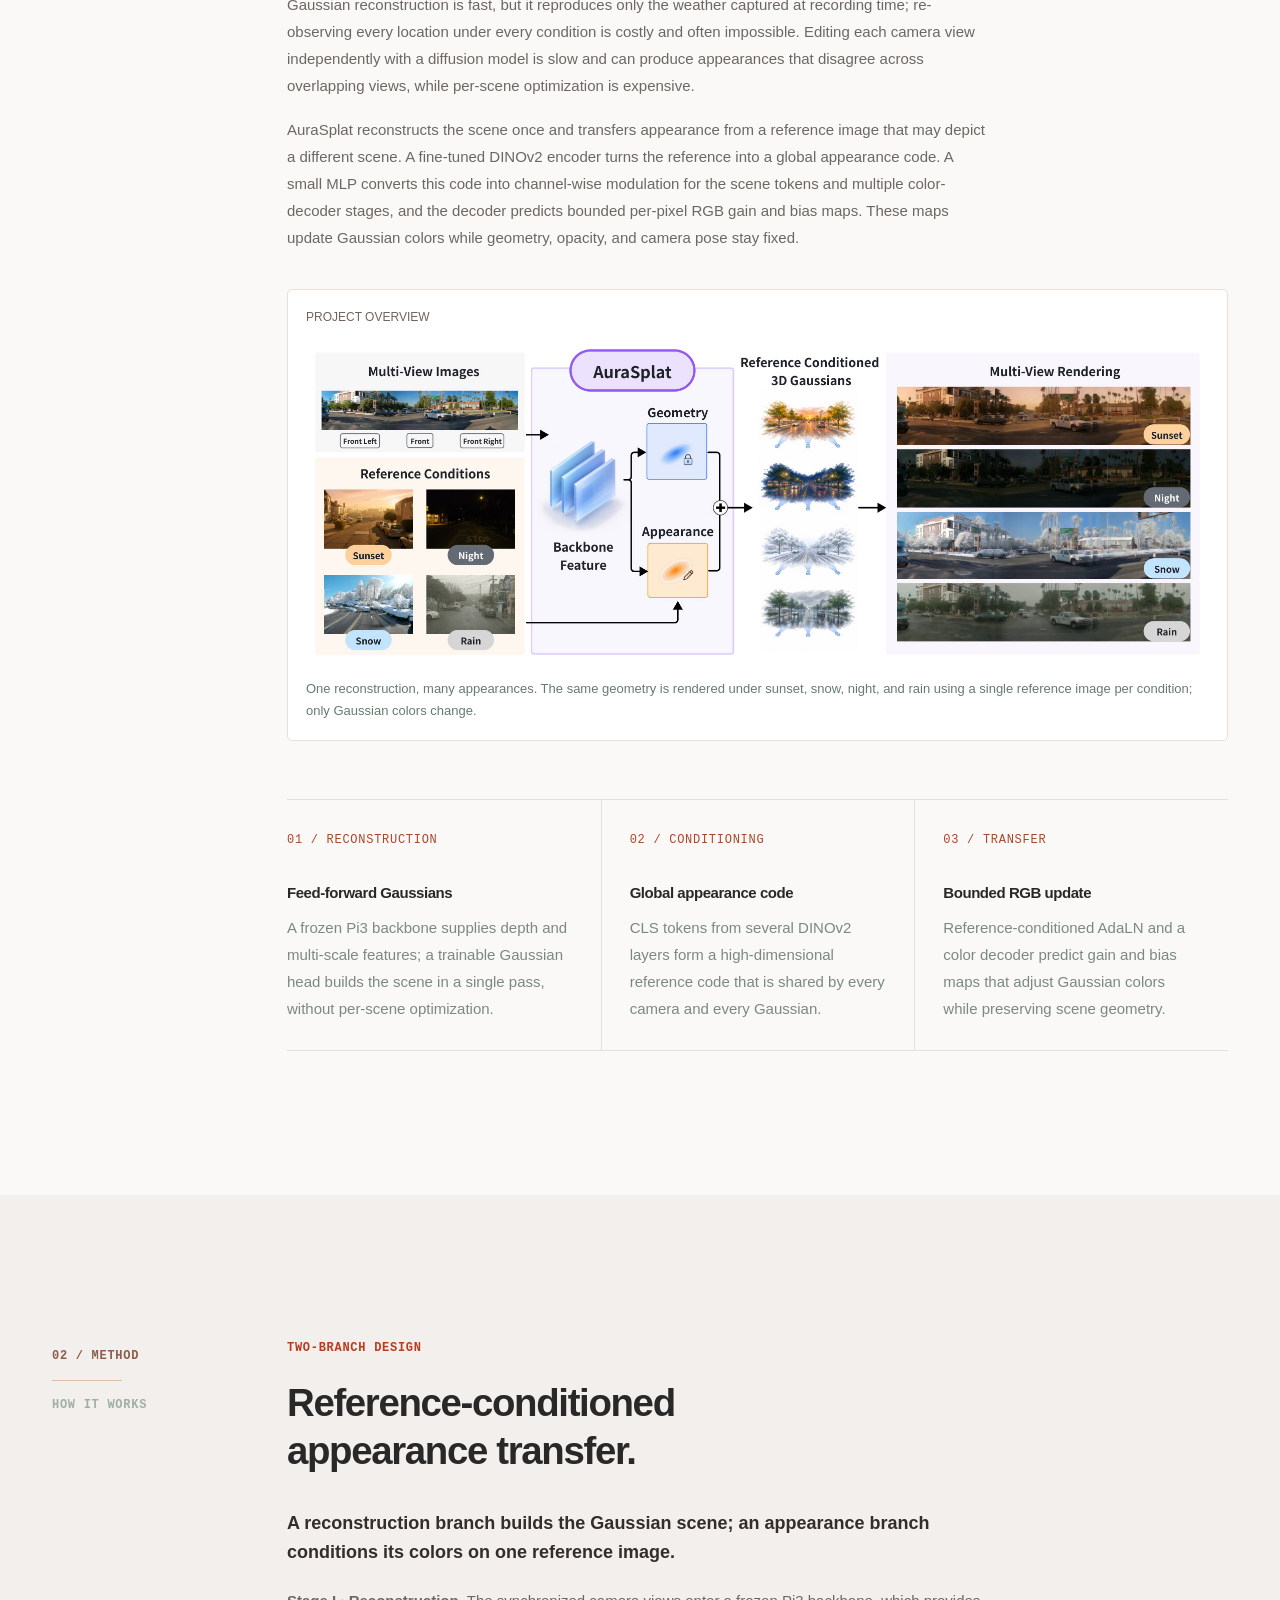
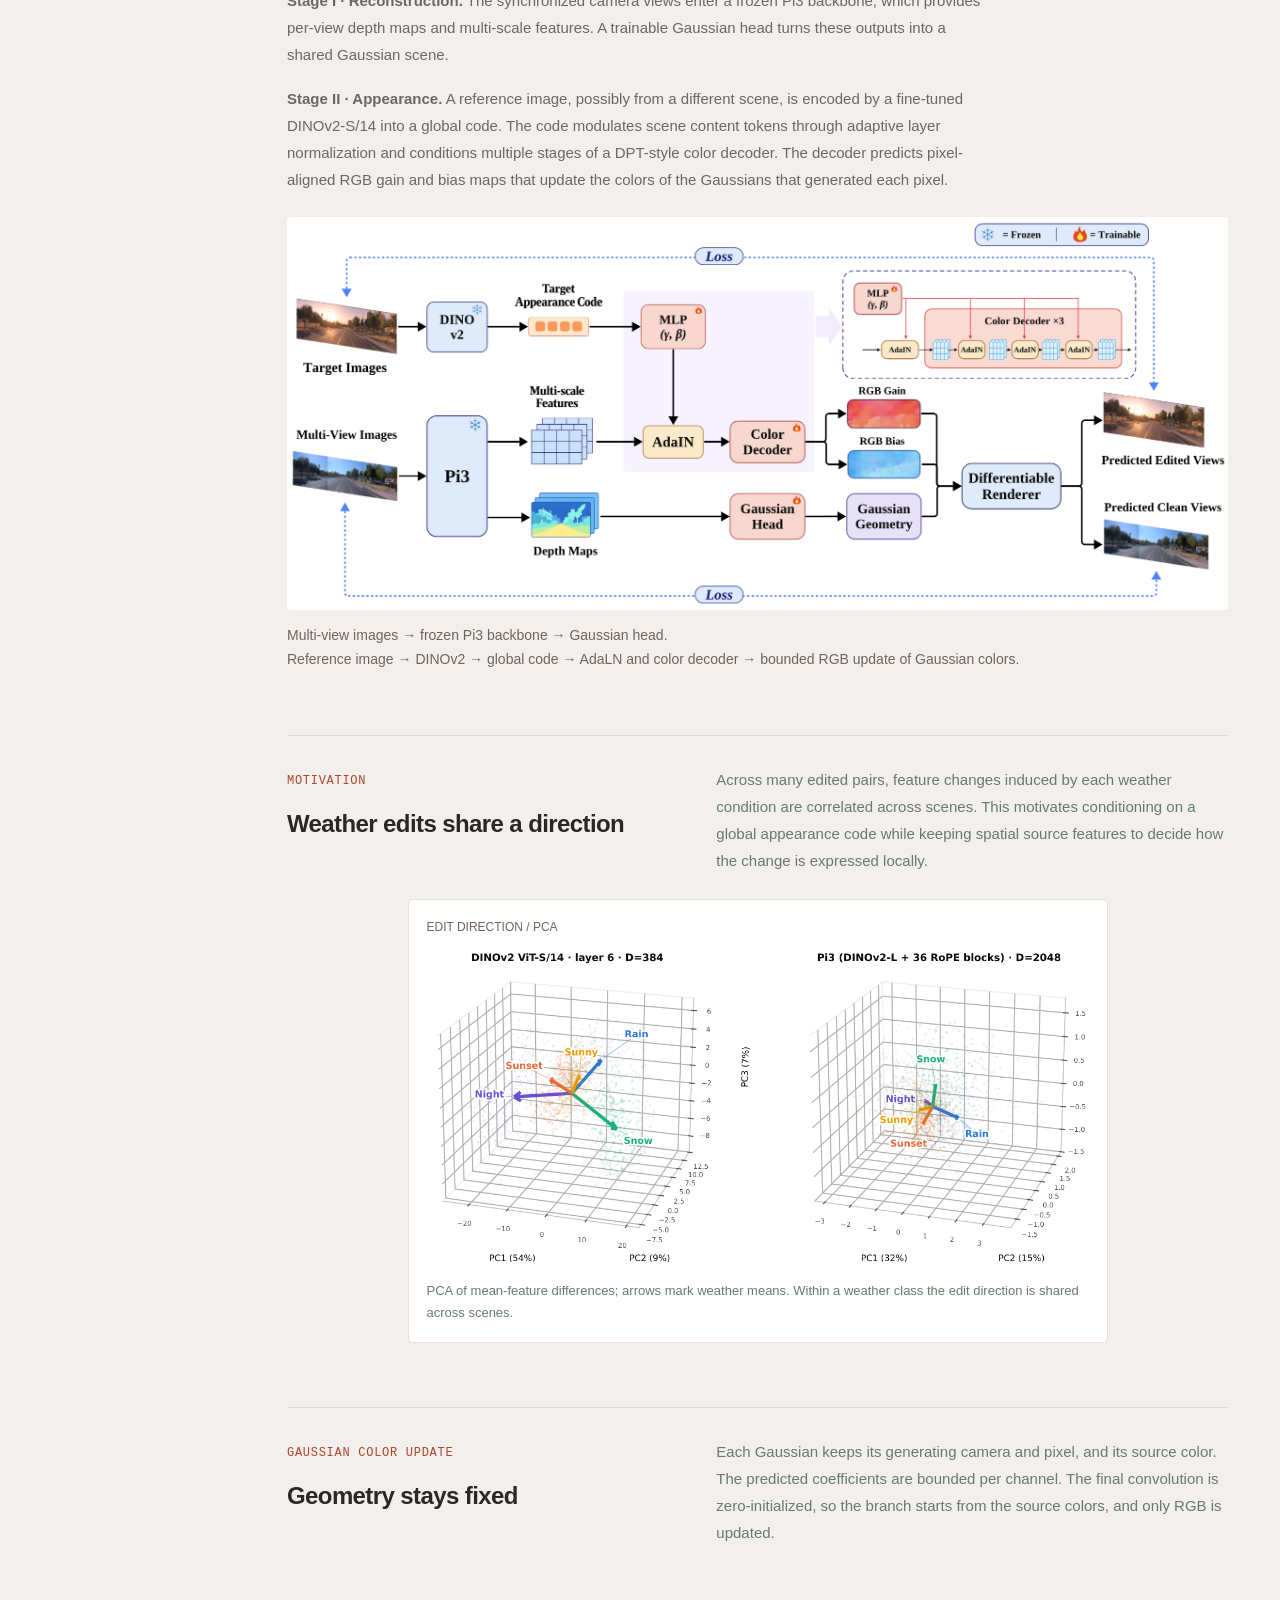
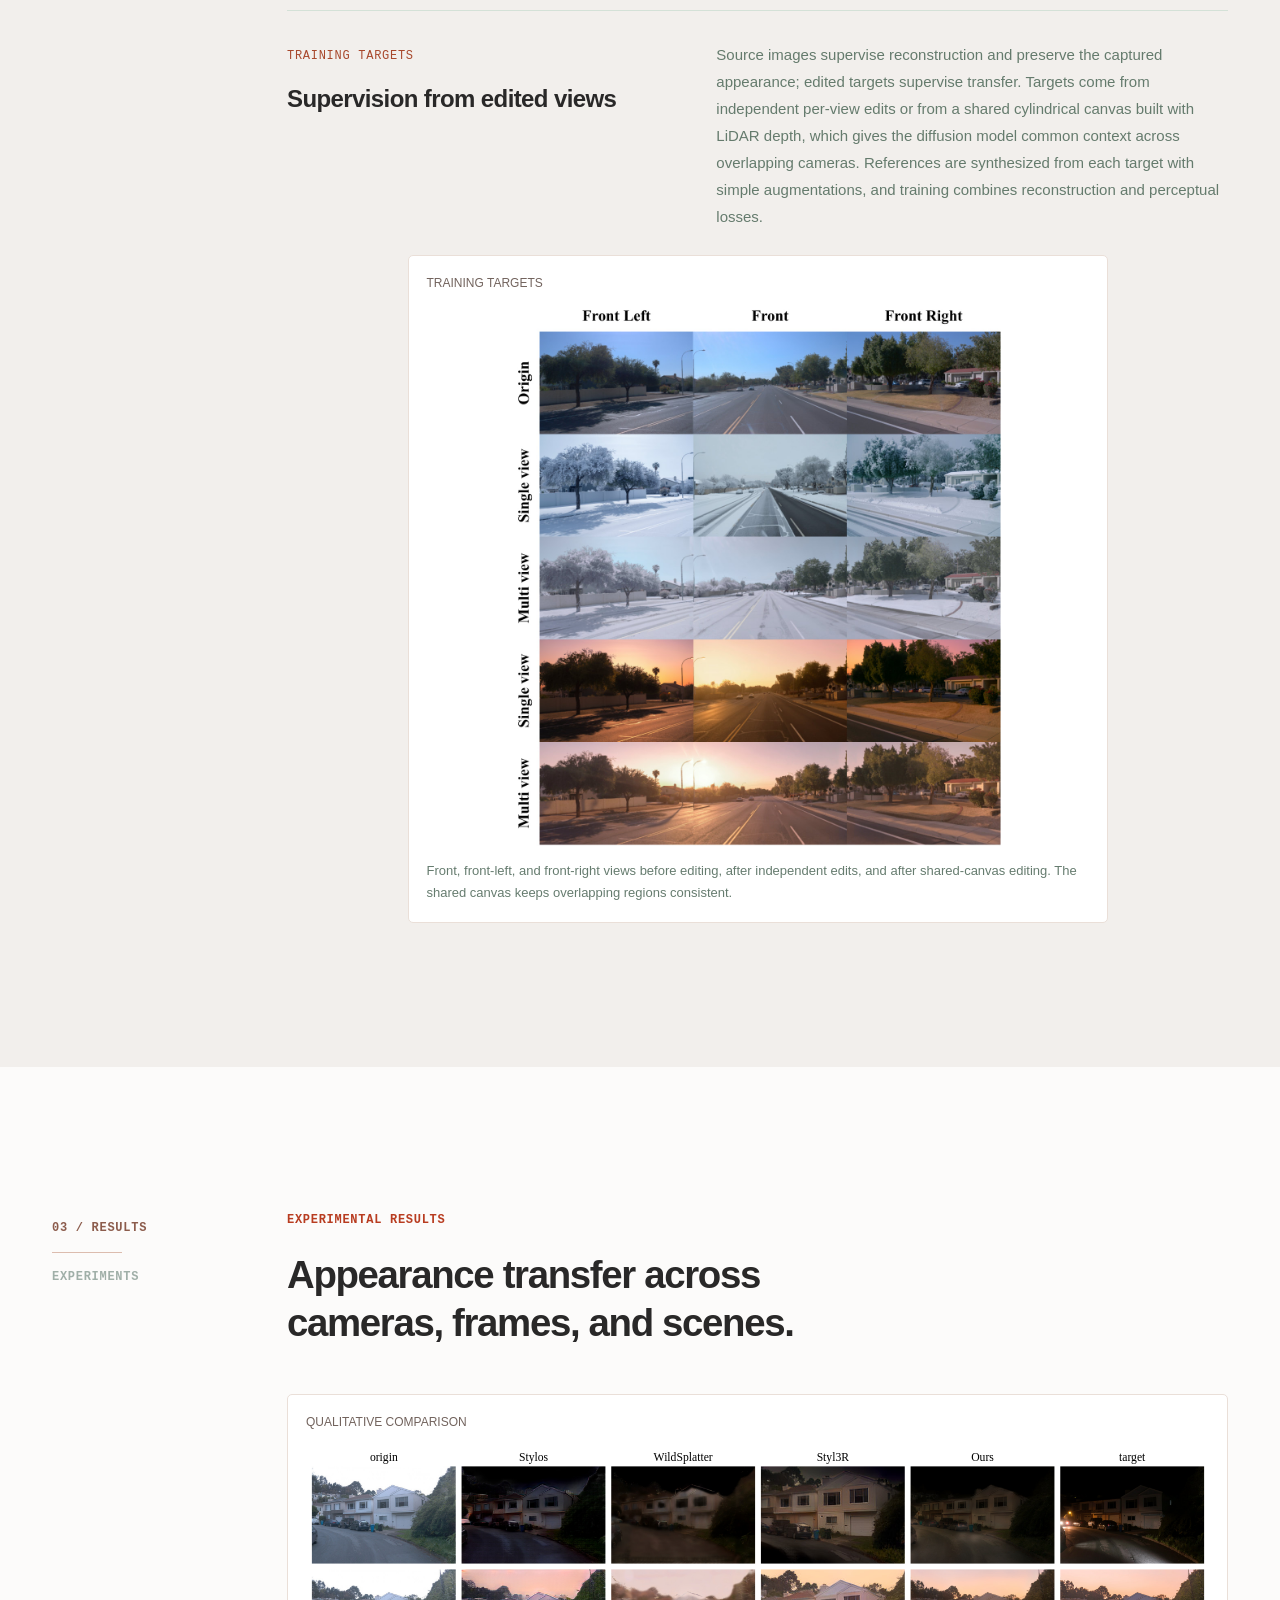
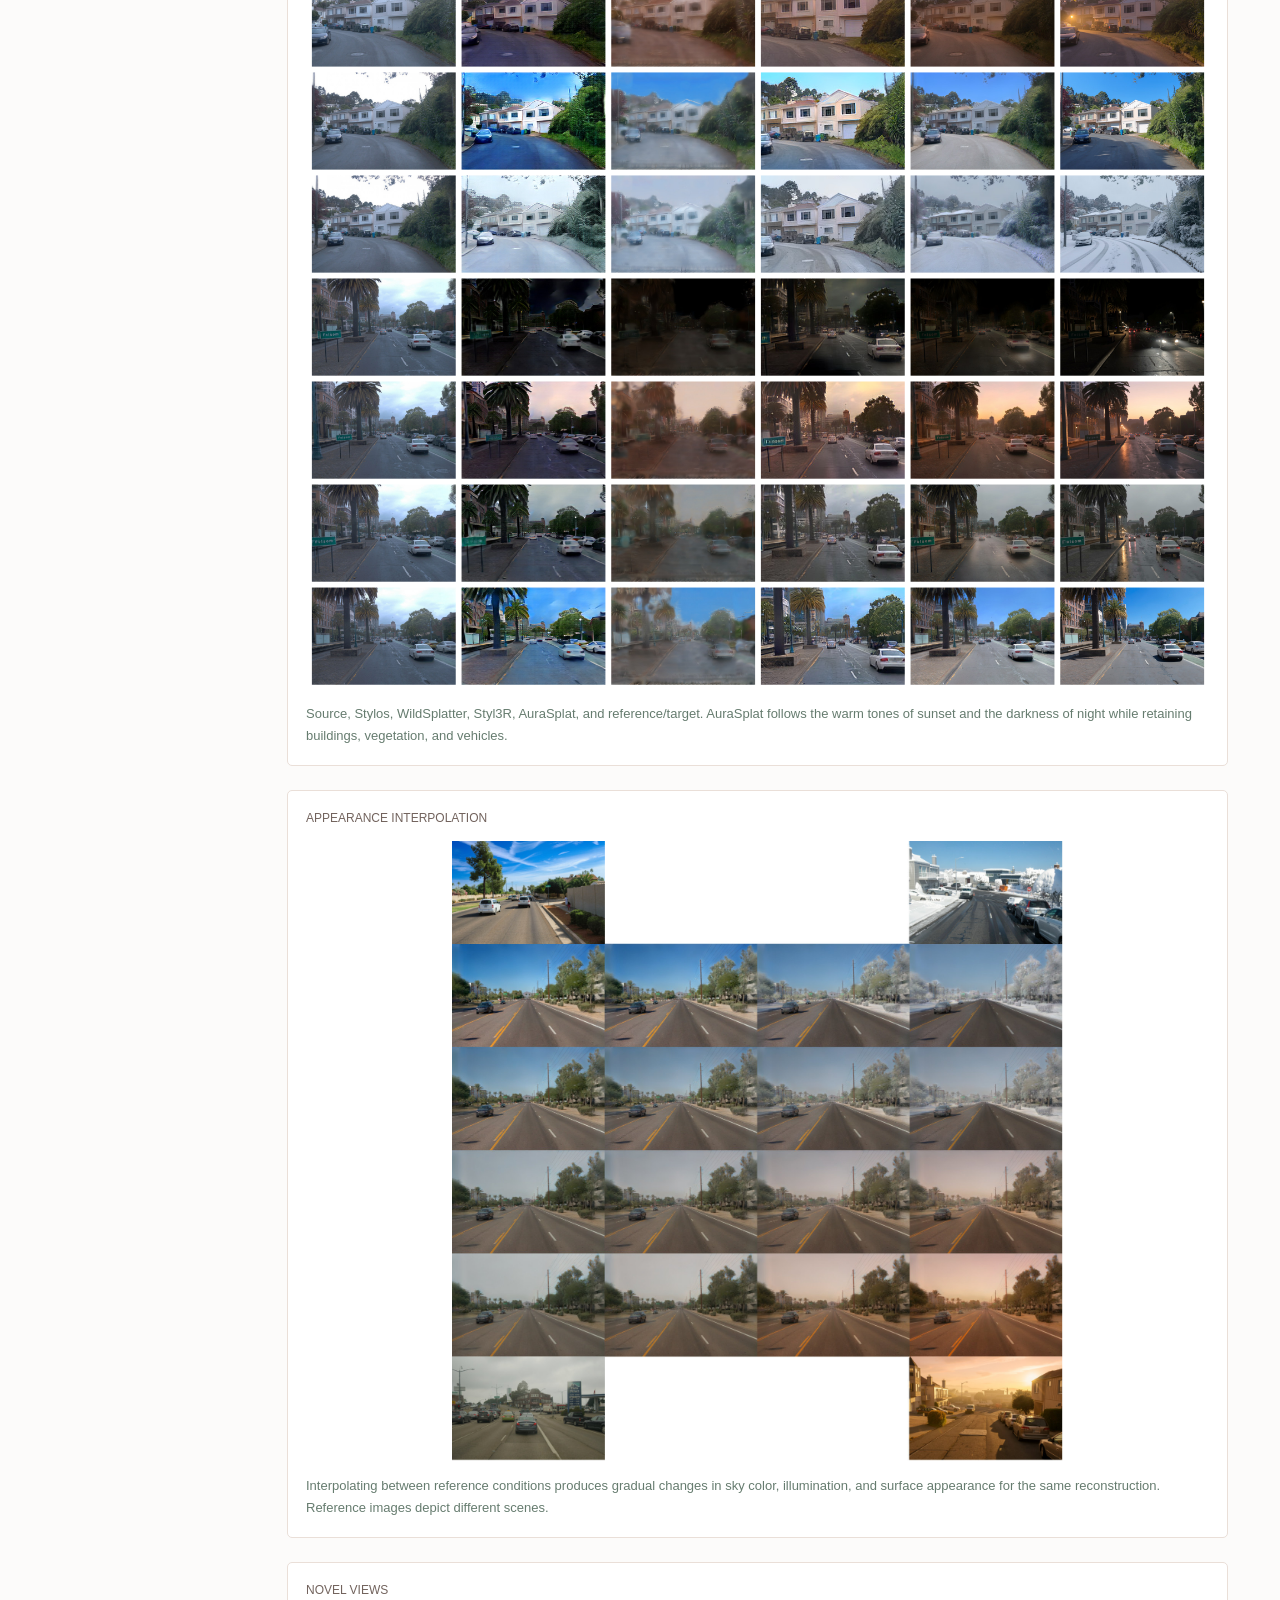
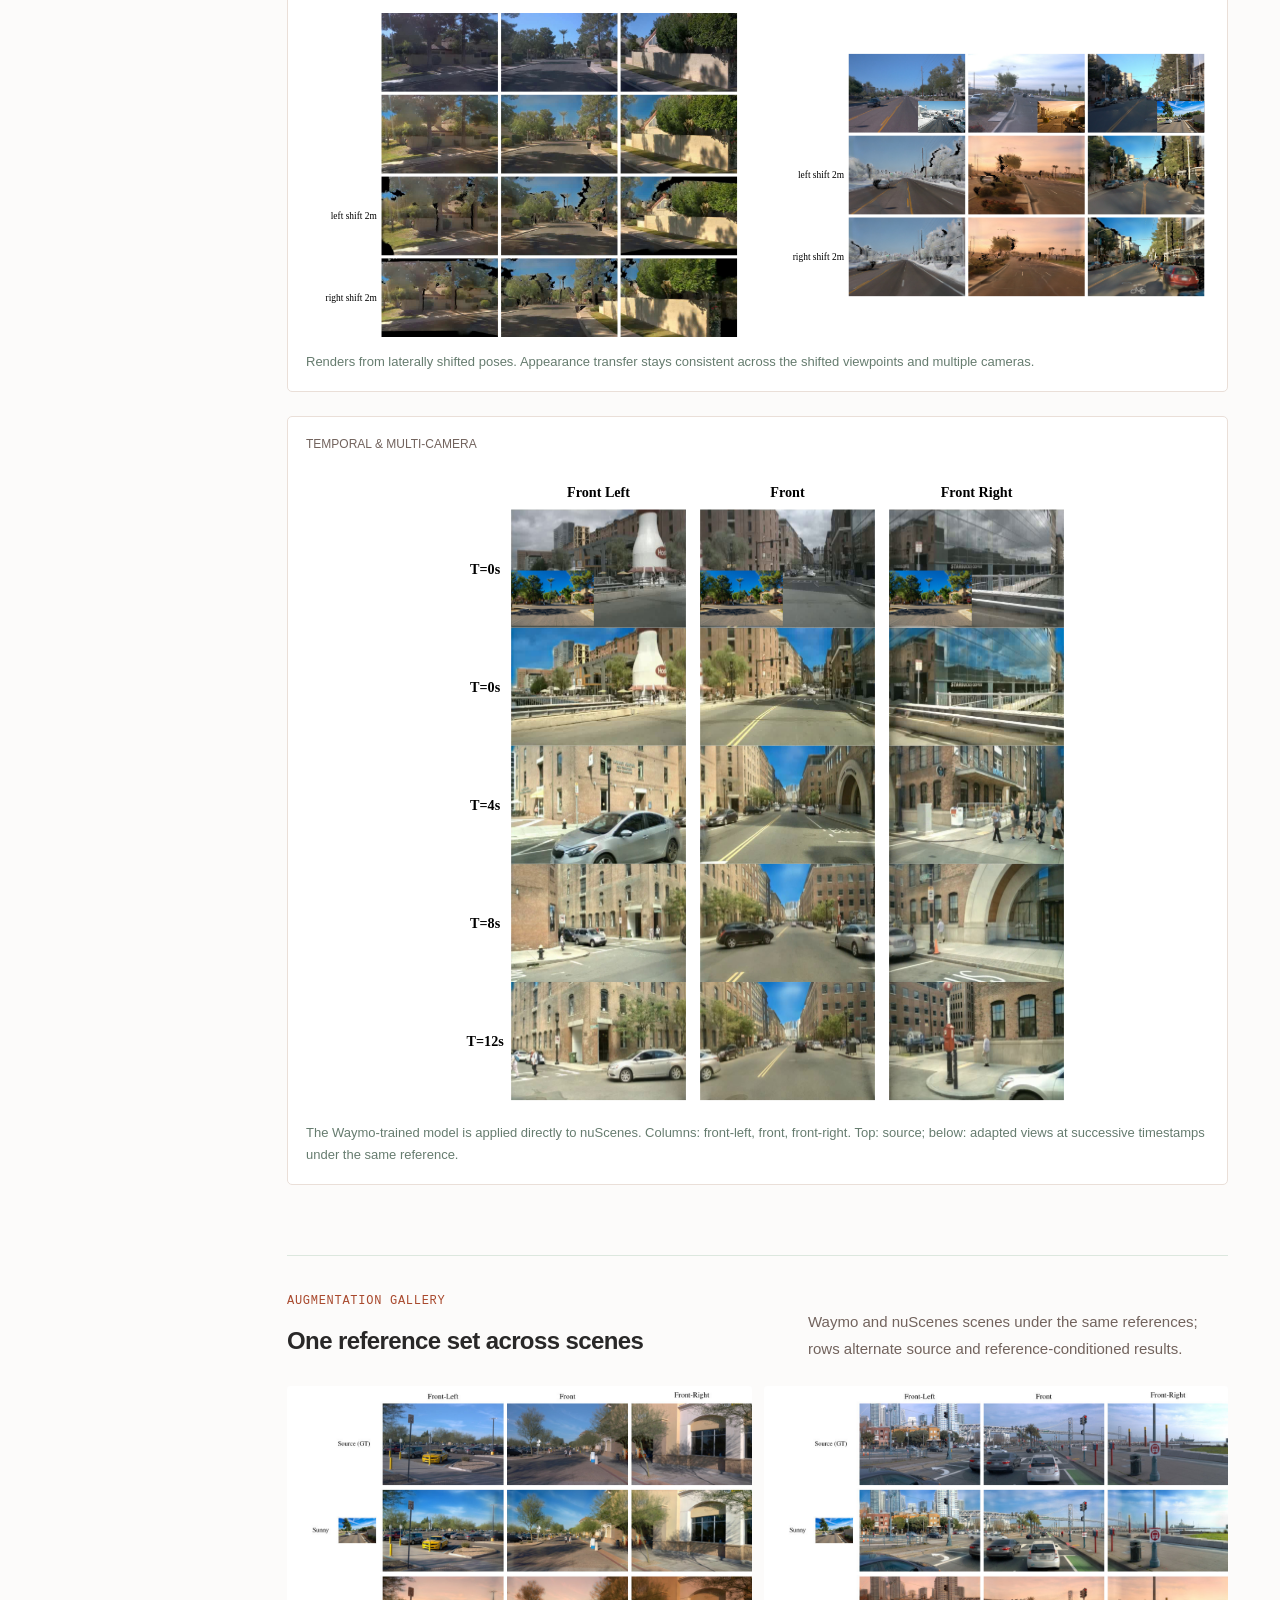
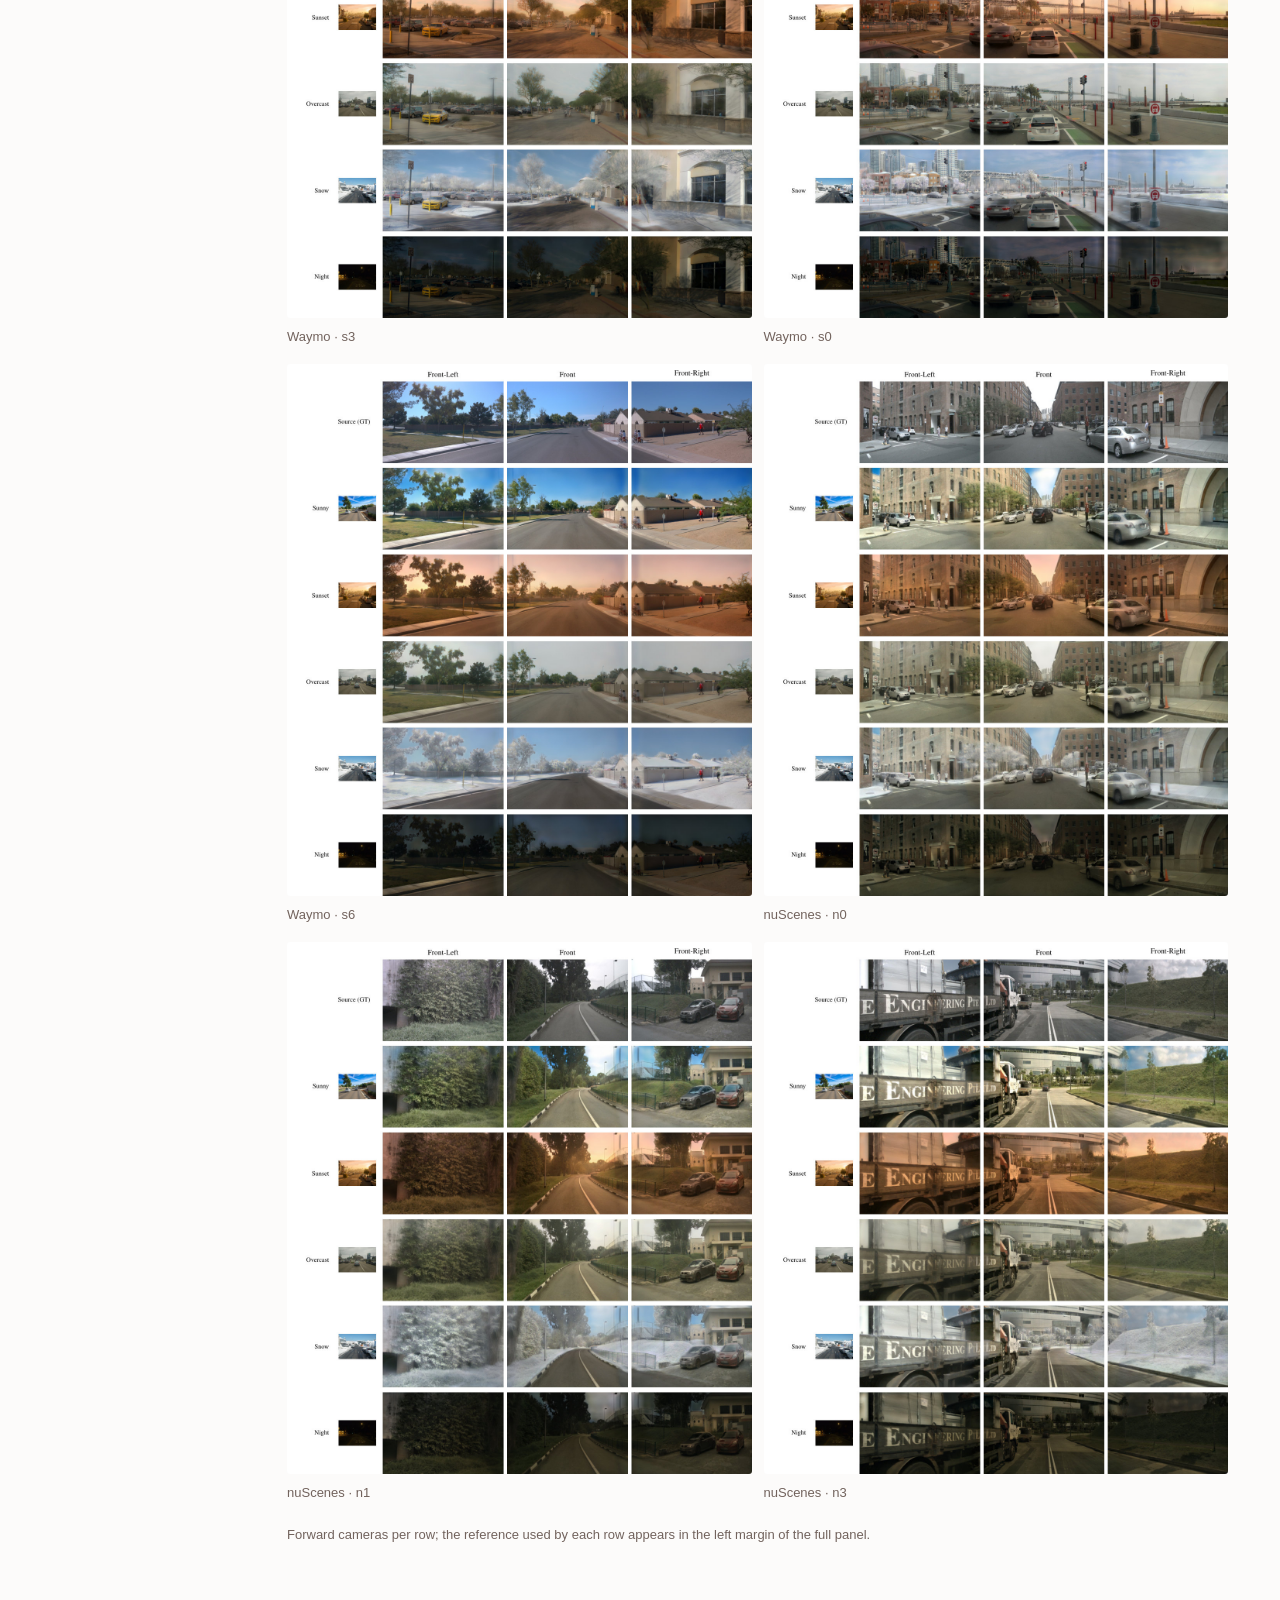
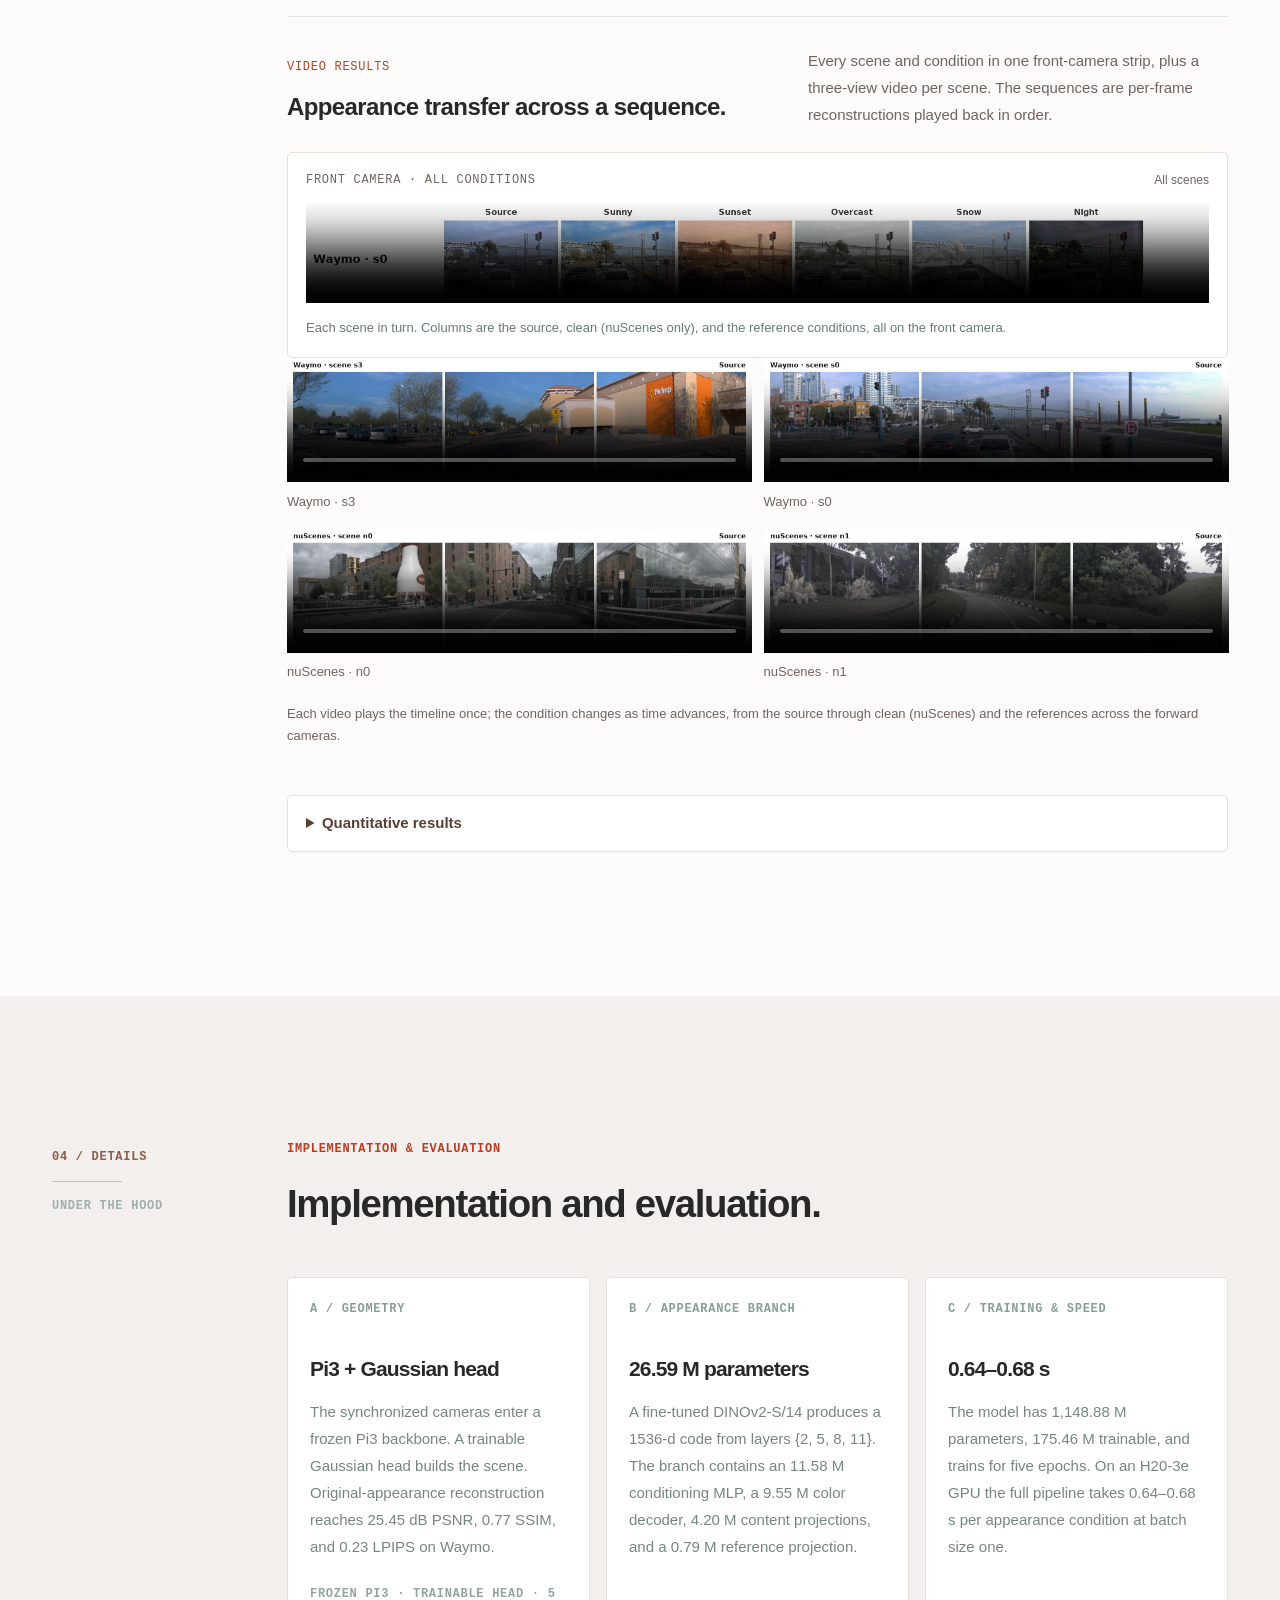
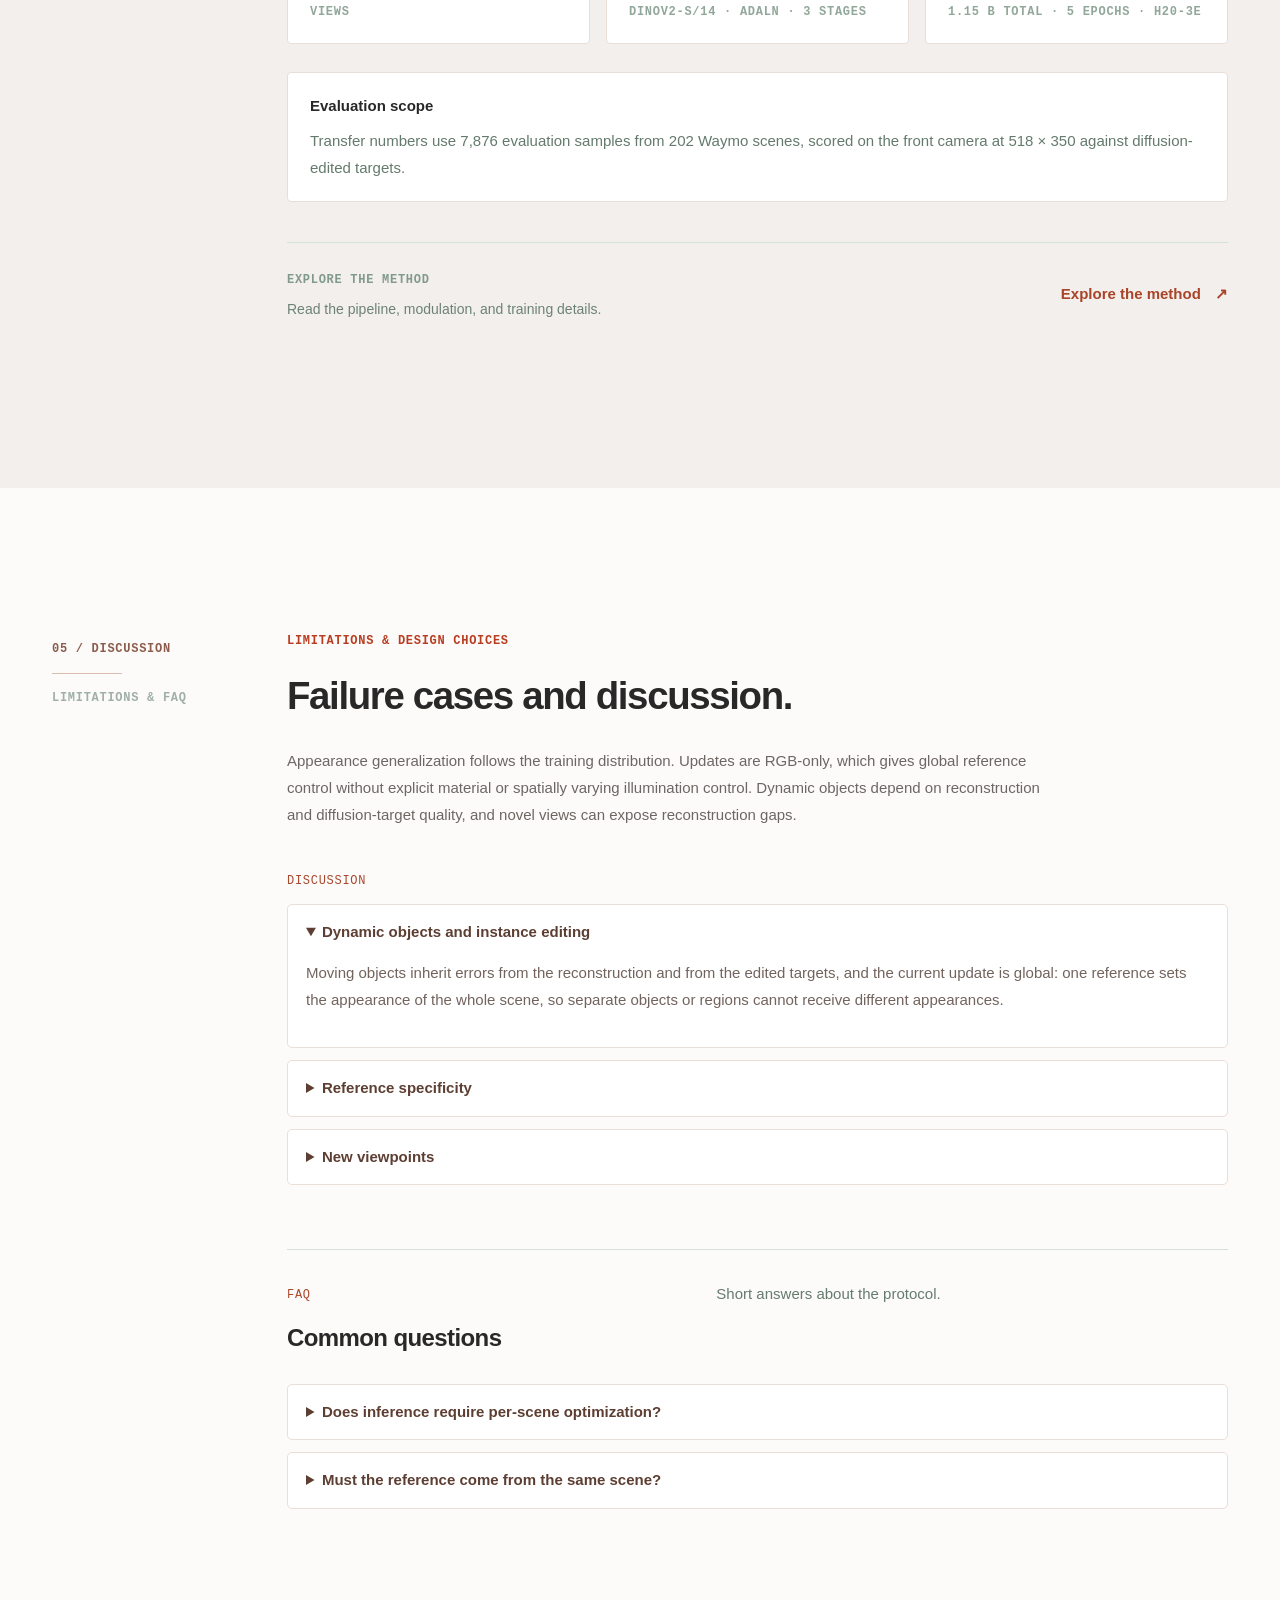
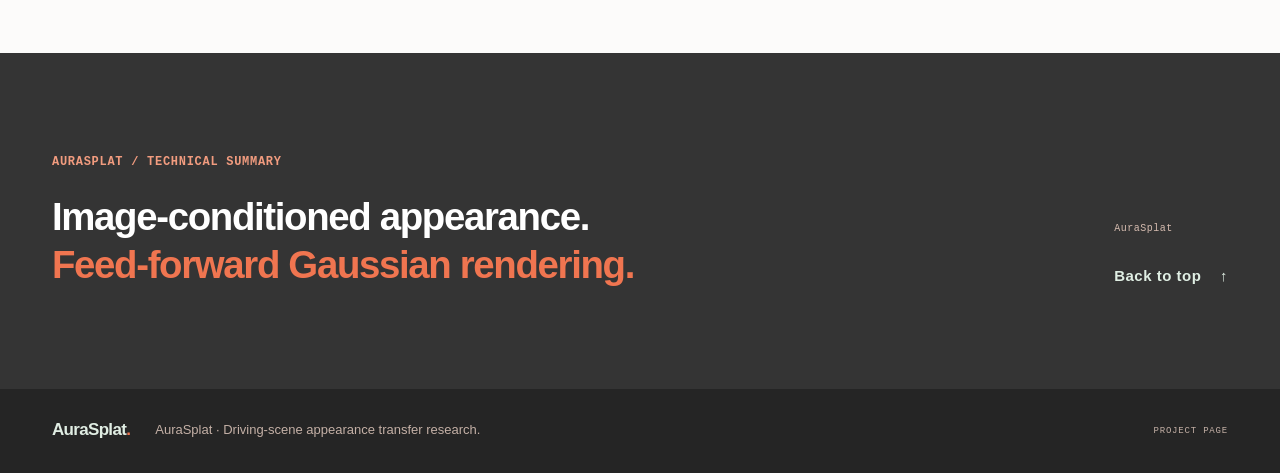
==== commit 3b151ecd: "Correct author affiliation order Co-Authored-By: Claude Code <noreply@anthropic.com>" ====
--- a/index.html
+++ b/index.html
@@ -37,7 +37,7 @@
       <div class="hero-kicker"><span class="status-dot"></span> REFERENCE-CONDITIONED APPEARANCE TRANSFER <span class="kicker-line"></span> AURASPLAT</div>
       <h1 id="hero-title" class="technical-hero-title project-title" lang="en">AuraSplat: <span>Image-Conditioned Appearance Transfer for Driving Scenes via Feed-Forward Gaussians</span></h1>
       <div class="project-credits" aria-label="Authors and affiliations">
-        <p class="project-authors" lang="en">Xu Wang<sup>1,2</sup>, Shucheng Gong<sup>2</sup>, Zhang Jinwei<sup>2</sup>, Chi Zhu<sup>3,2</sup>, Jing Wang<sup>2</sup>, Weiwei Liu<sup>2</sup>, Chang Huang<sup>2</sup></p>
+        <p class="project-authors" lang="en">Xu Wang<sup>1,2</sup>, Shucheng Gong<sup>2</sup>, Zhang Jinwei<sup>2</sup>, Chi Zhu<sup>2,3</sup>, Jing Wang<sup>2</sup>, Weiwei Liu<sup>2</sup>, Chang Huang<sup>2</sup></p>
         <p class="project-affiliations" lang="en"><span><sup>1</sup> Beihang University (<a href="https://www.buaa.edu.cn/">buaa.edu.cn</a>)</span><span><sup>2</sup> Carizon (<a href="https://www.carizon.com/#/">www.carizon.com</a>)</span><span><sup>3</sup> Hangzhou Dianzi University (<a href="https://www.hdu.edu.cn/">hdu.edu.cn</a>)</span></p>
         <p class="paper-availability">PDF not yet available</p>
       </div>
